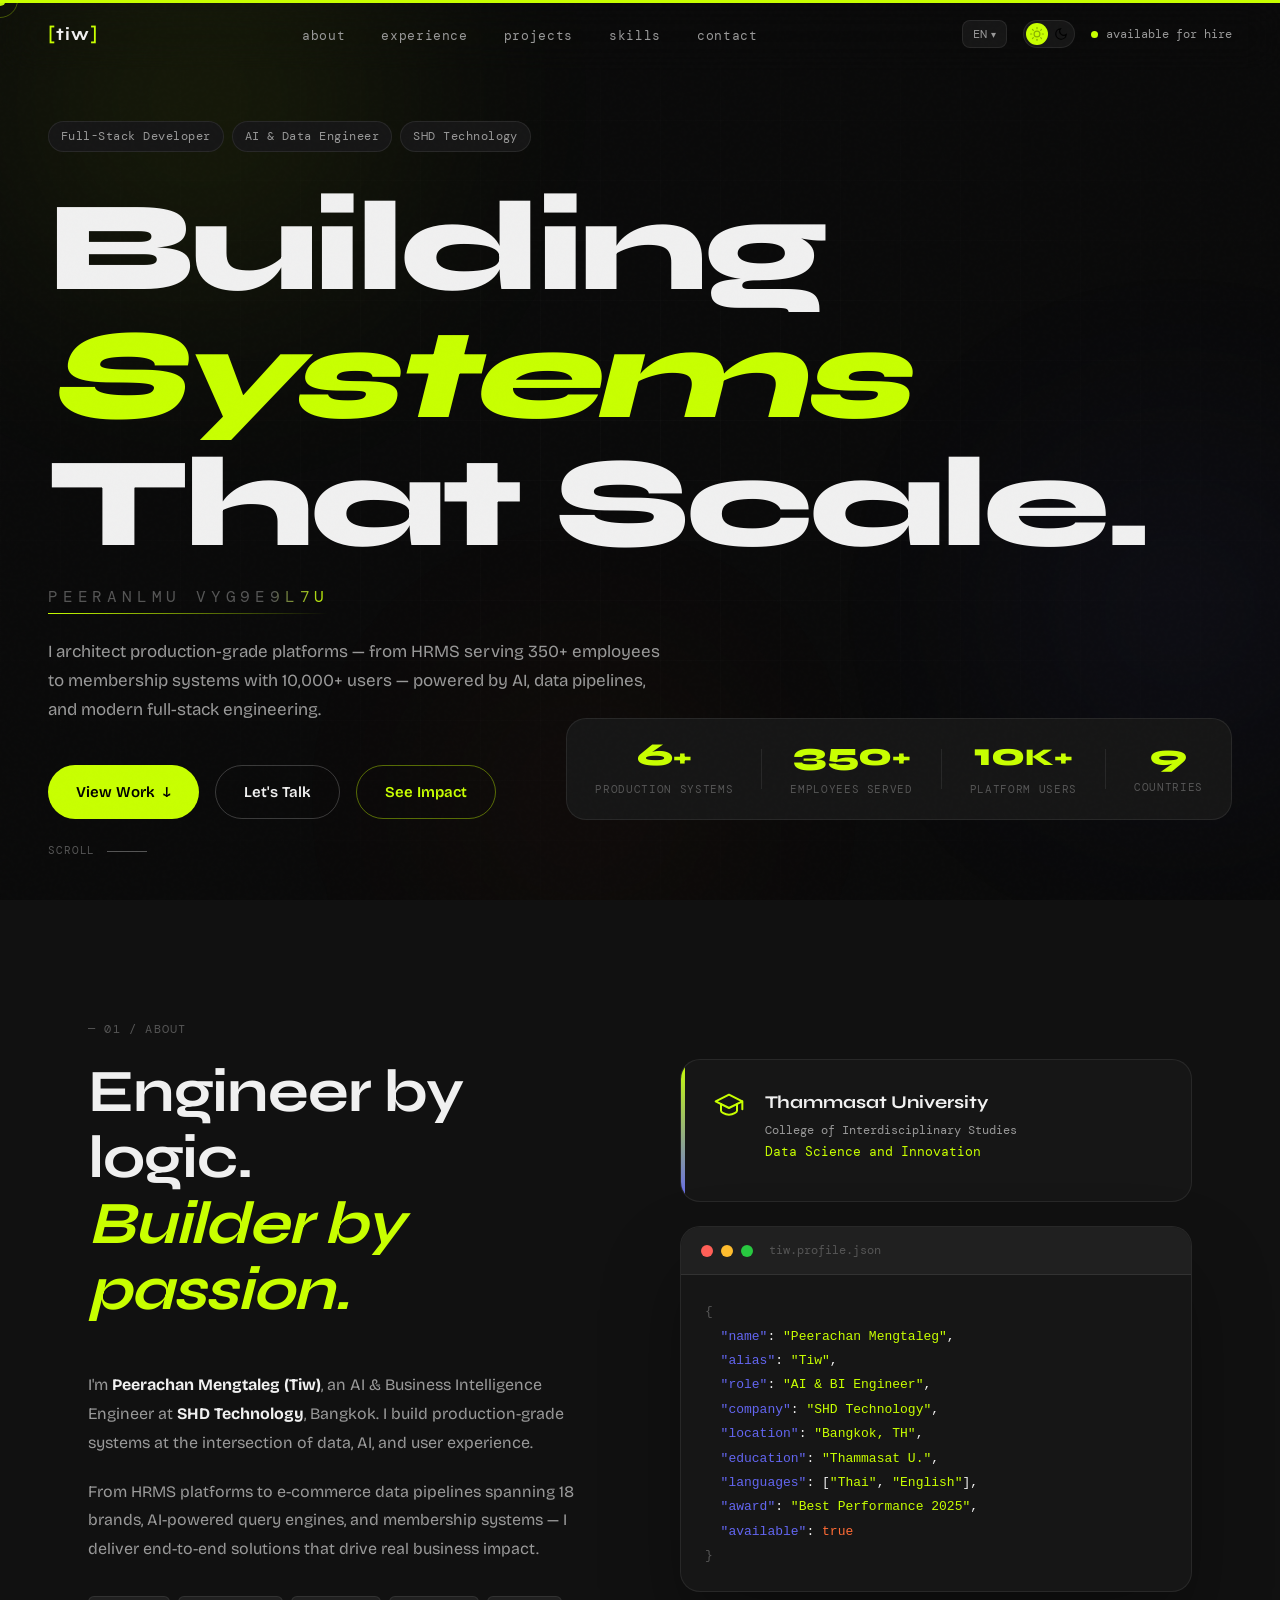
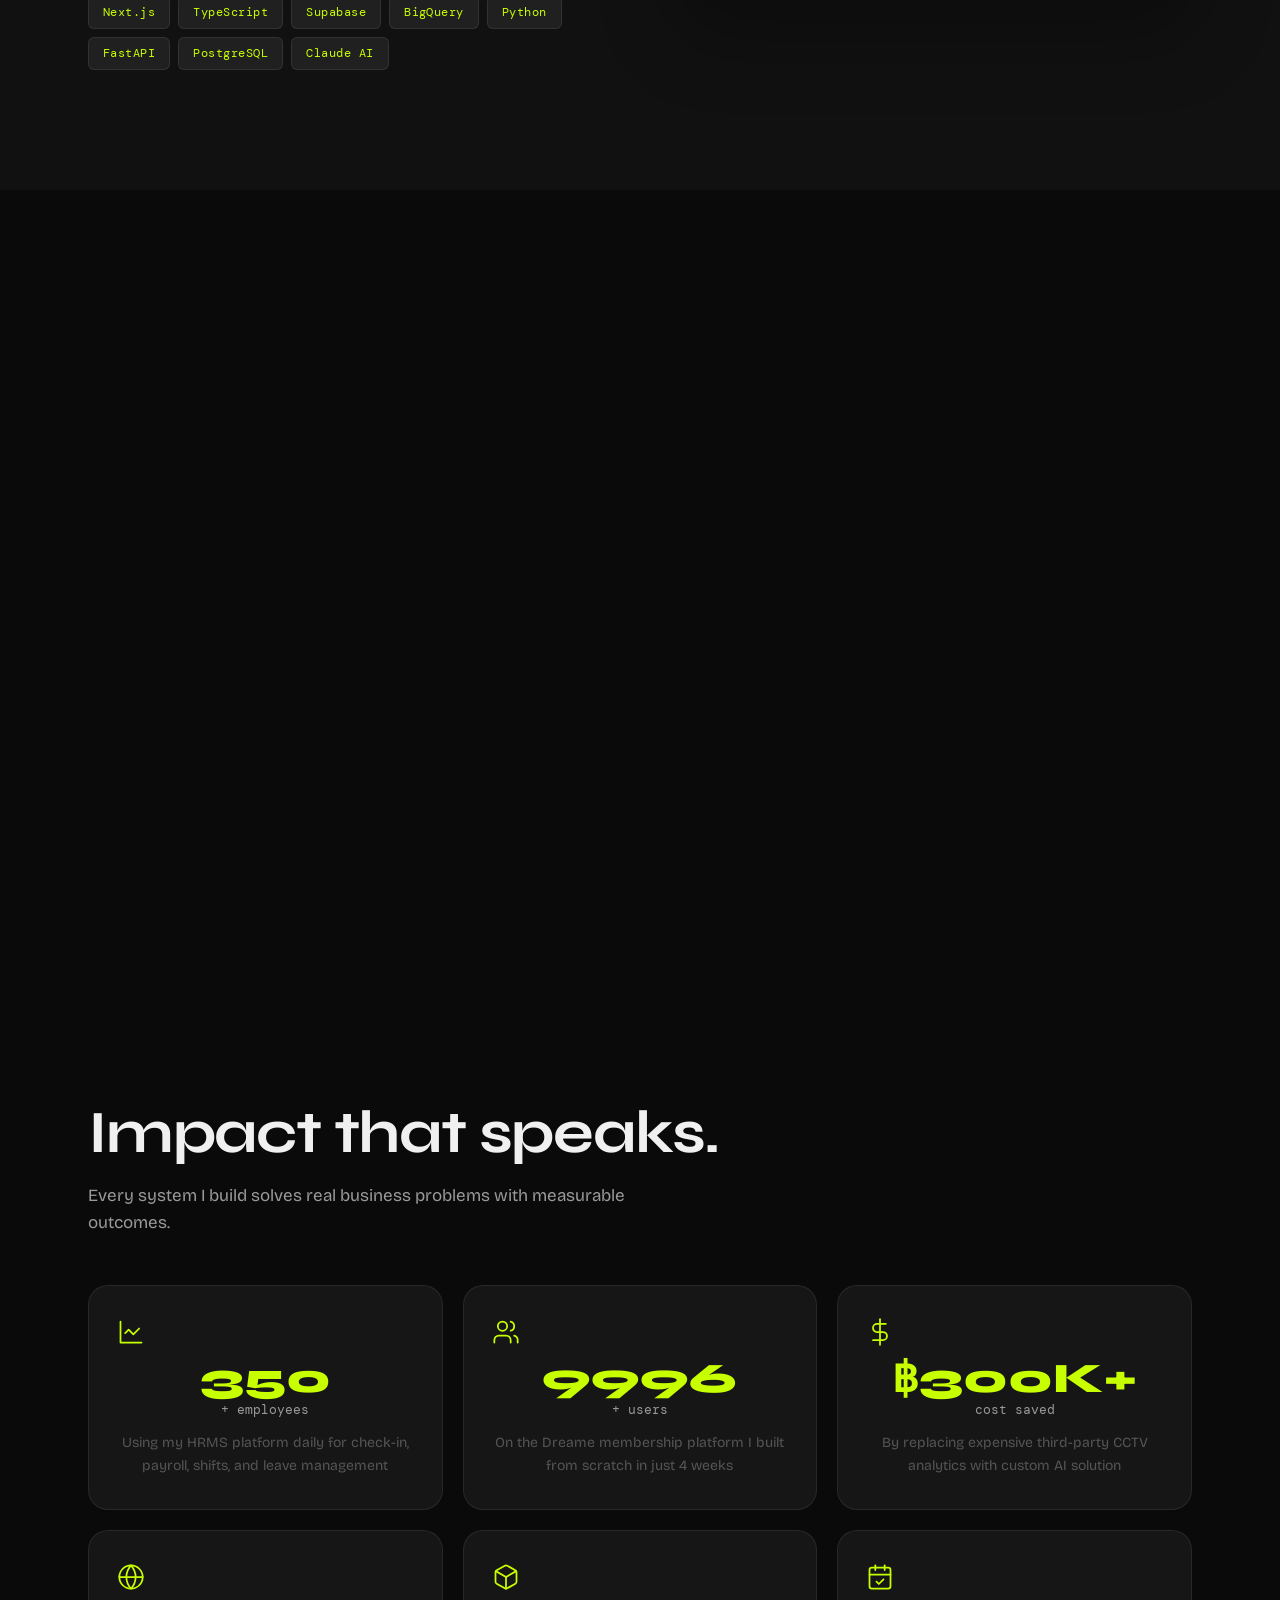
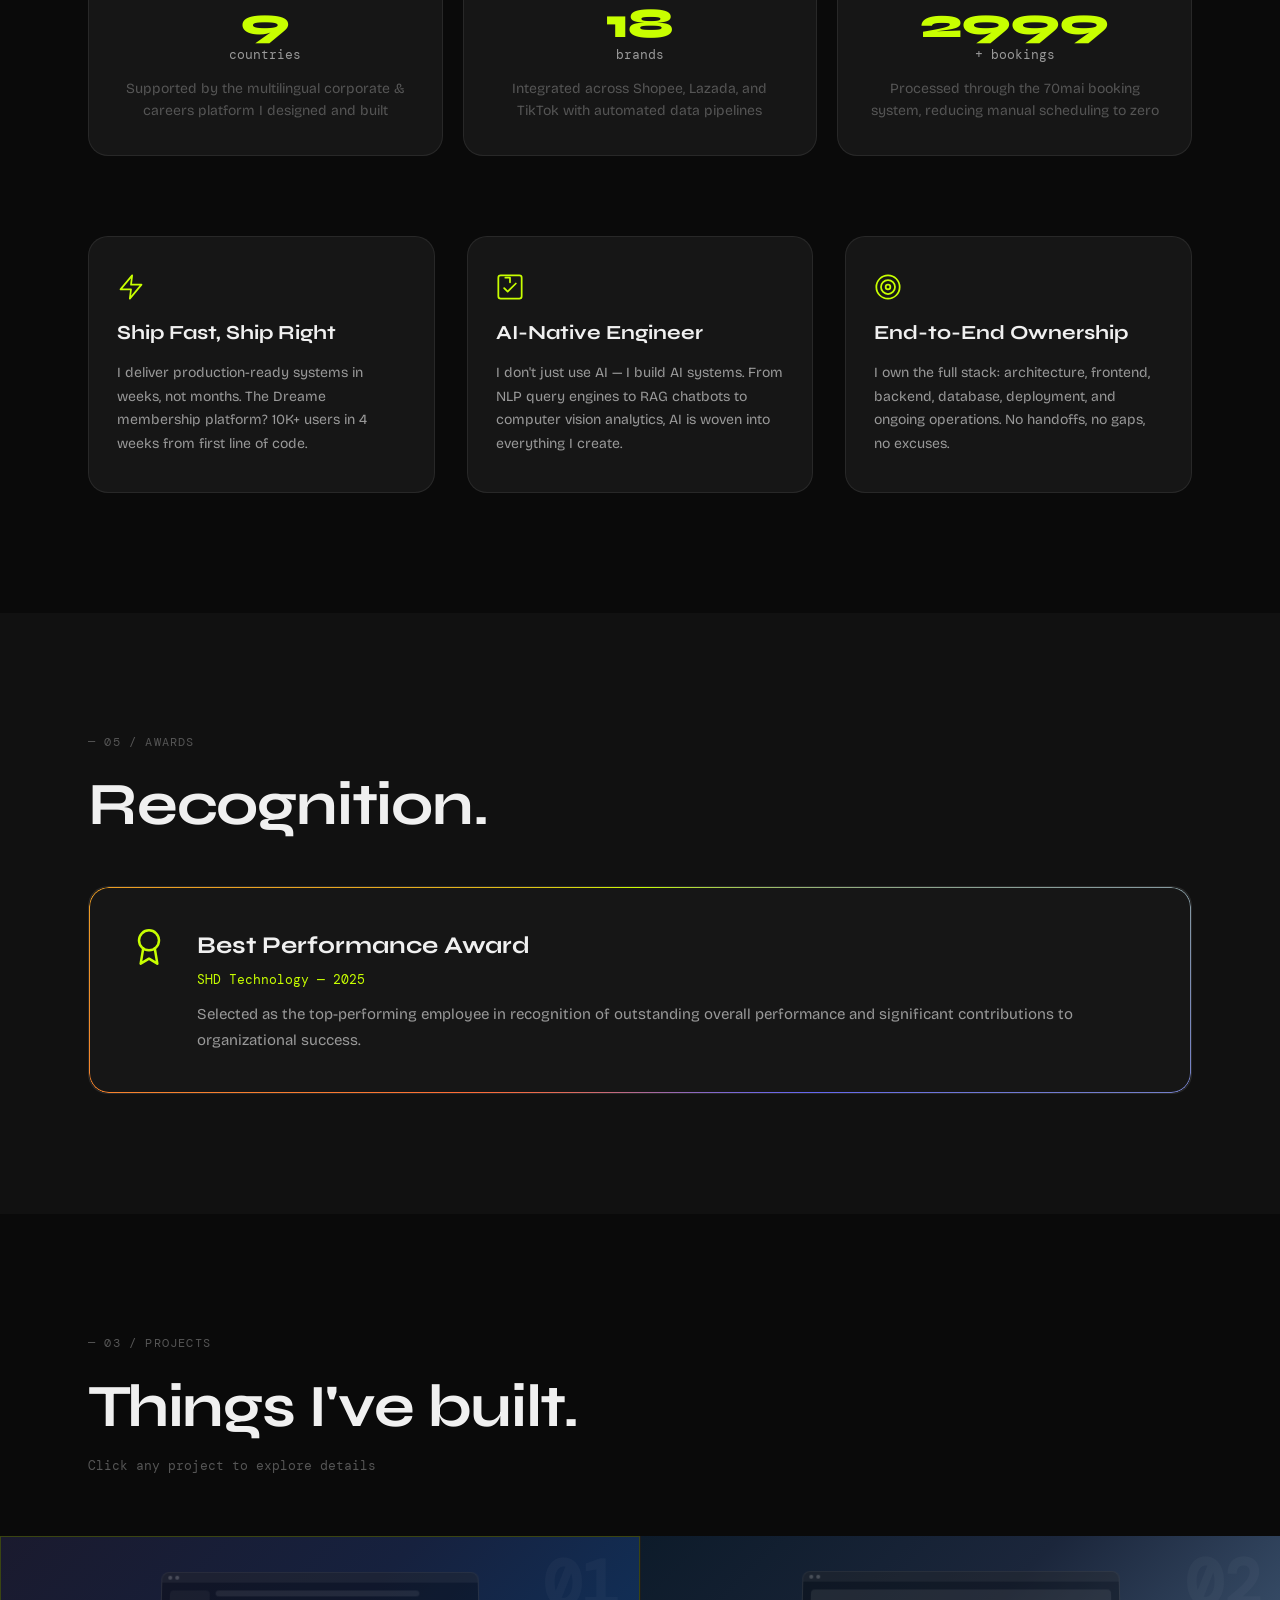
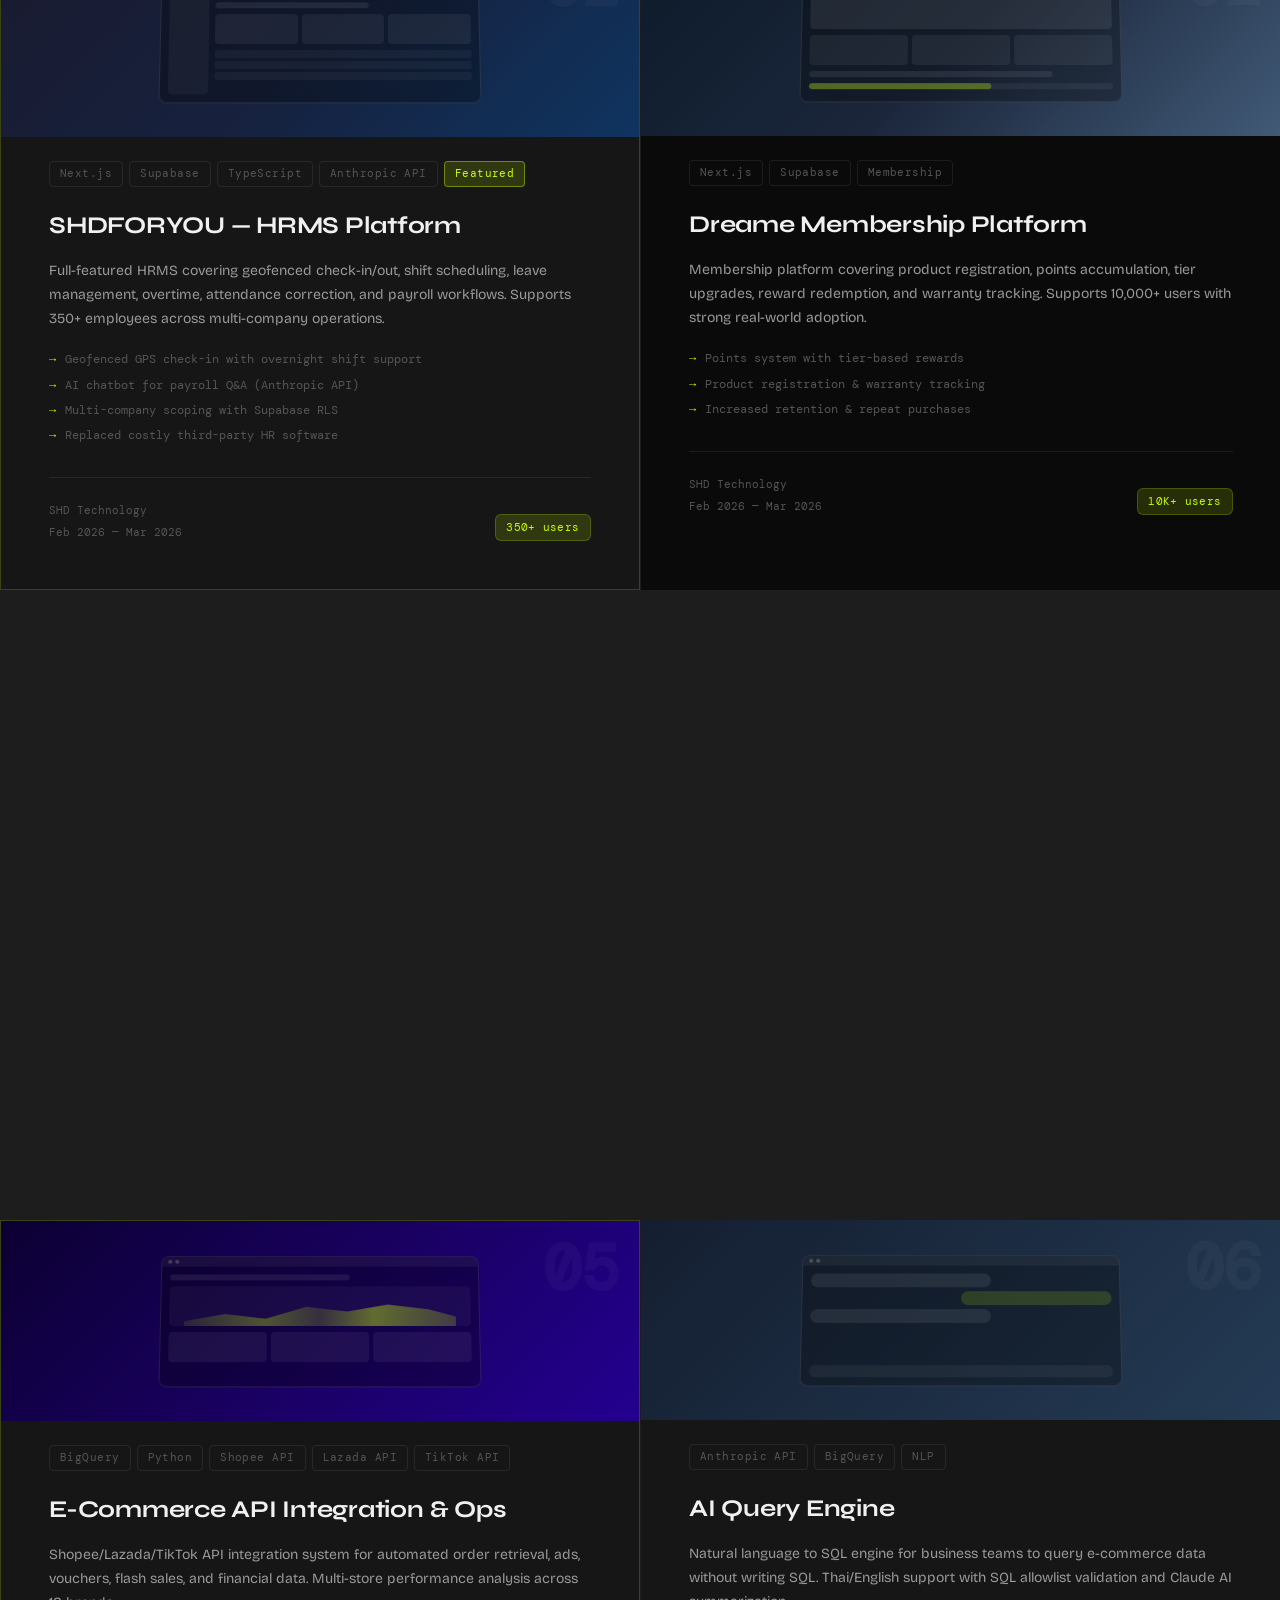
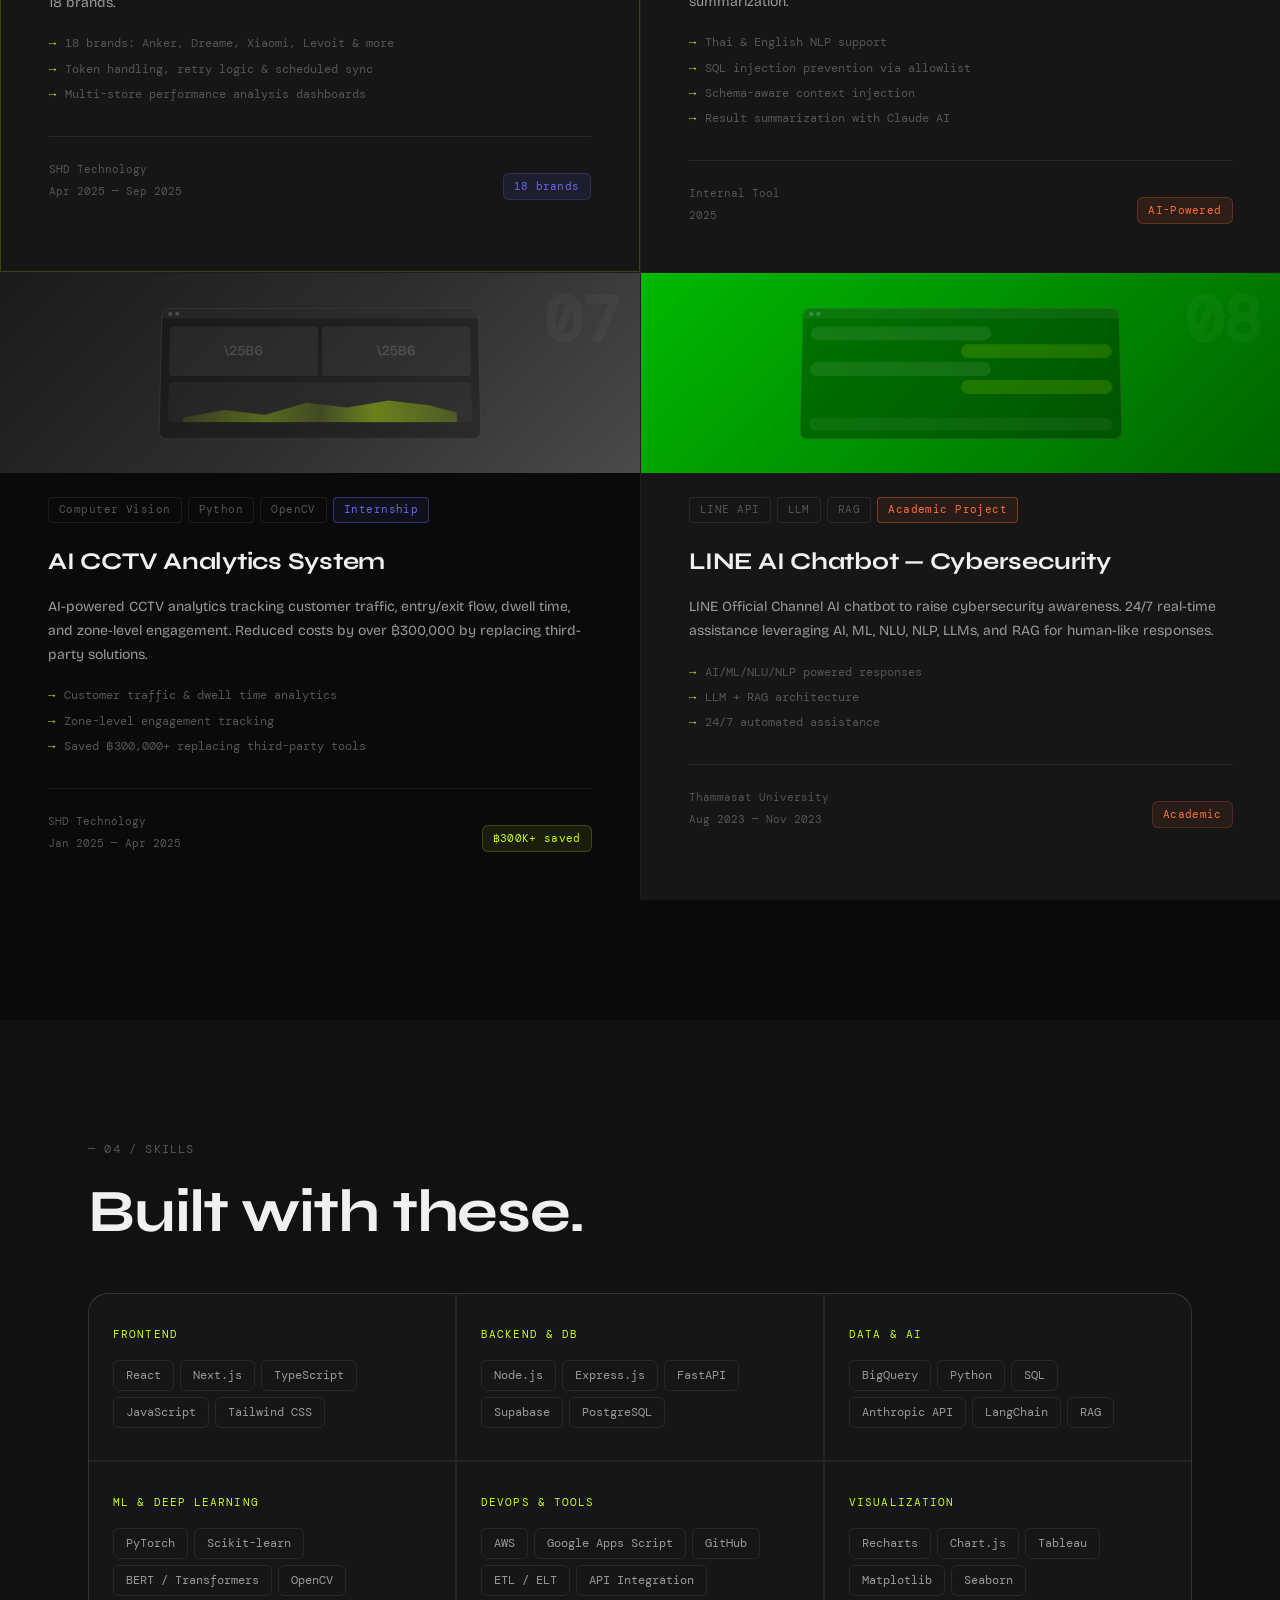
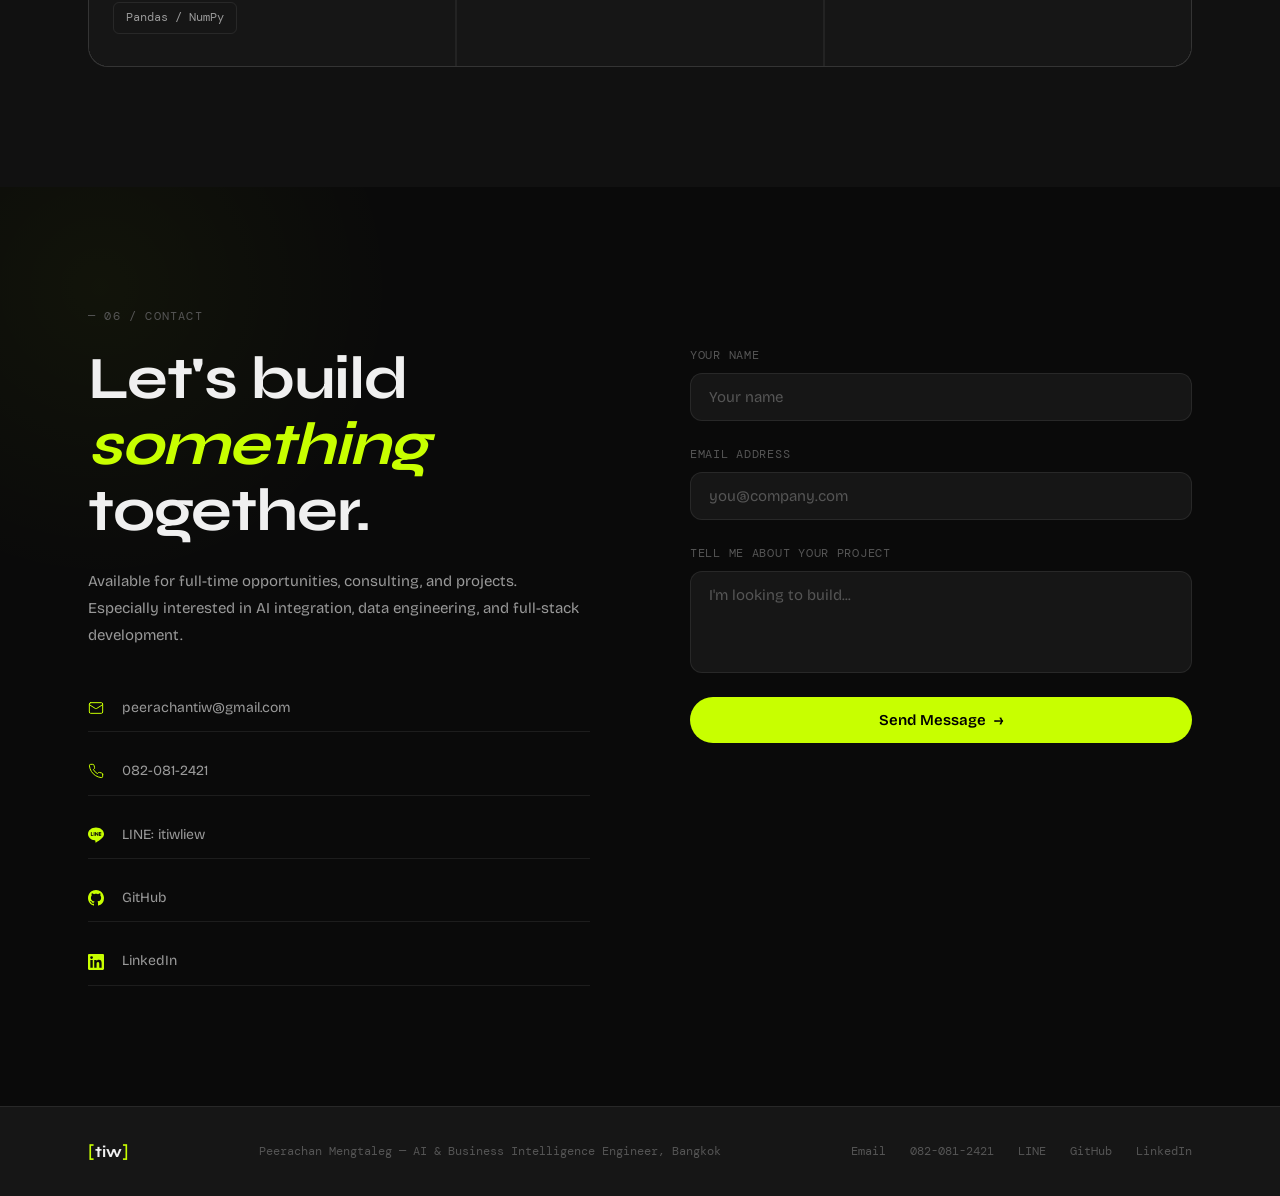
==== index.html @ 328919a9 "upe" ====
<!DOCTYPE html>
<html lang="en" data-theme="dark">
<head>
  <meta charset="UTF-8" />
  <meta name="viewport" content="width=device-width, initial-scale=1.0"/>
  <title>Peerachan Mengtaleg — AI & Business Intelligence Engineer</title>
  <meta name="description" content="Portfolio of Peerachan Mengtaleg (Tiw) — AI & Business Intelligence Engineer at SHD Technology, Bangkok. Building production-grade systems that scale.">
  <link rel="stylesheet" href="css/main.css" />
  <link rel="stylesheet" href="css/animations.css" />
  <link rel="preconnect" href="https://fonts.googleapis.com">
  <link rel="preconnect" href="https://fonts.gstatic.com" crossorigin>
  <link href="https://fonts.googleapis.com/css2?family=Syne:wght@400;600;700;800&family=DM+Mono:ital,wght@0,400;0,500;1,400&family=Bricolage+Grotesque:opsz,wght@12..96,300;12..96,400;12..96,600;12..96,700&display=swap" rel="stylesheet">
</head>
<body>

  <!-- Custom Cursor -->
  <div class="cursor" id="cursor"></div>
  <div class="cursor-trail" id="cursorTrail"></div>

  <!-- Particle Canvas -->
  <canvas class="particle-canvas" id="particleCanvas"></canvas>

  <!-- Click Ripple Container -->
  <div class="ripple-container" id="rippleContainer"></div>

  <!-- Noise overlay -->
  <div class="noise-overlay"></div>

  <!-- Gradient orbs -->
  <div class="orb orb-1"></div>
  <div class="orb orb-2"></div>
  <div class="orb orb-3"></div>

  <!-- Navigation -->
  <nav class="nav" id="nav">
    <div class="nav-logo">
      <span class="logo-bracket">[</span>tiw<span class="logo-bracket">]</span>
    </div>
    <ul class="nav-links">
      <li><a href="#about" data-i18n="nav.about">about</a></li>
      <li><a href="#experience" data-i18n="nav.experience">experience</a></li>
      <li><a href="#projects" data-i18n="nav.projects">projects</a></li>
      <li><a href="#skills" data-i18n="nav.skills">skills</a></li>
      <li><a href="#contact" data-i18n="nav.contact">contact</a></li>
    </ul>
    <div class="nav-controls">
      <div class="lang-switcher" id="langSwitcher">
        <button class="lang-toggle" id="langToggle" aria-label="Change language">
          <span class="lang-current" id="langCurrent">EN</span>
          <span class="lang-chevron">&#9662;</span>
        </button>
        <div class="lang-dropdown" id="langDropdown">
          <button class="lang-btn active" data-lang="en">EN</button>
          <button class="lang-btn" data-lang="th">TH</button>
          <button class="lang-btn" data-lang="zh">ZH</button>
          <button class="lang-btn" data-lang="ja">JA</button>
          <button class="lang-btn" data-lang="es">ES</button>
        </div>
      </div>
      <button class="theme-toggle" id="themeToggle" aria-label="Toggle theme">
        <span class="theme-icon-sun"><svg width="14" height="14" viewBox="0 0 24 24" fill="none" stroke="currentColor" stroke-width="2" stroke-linecap="round"><circle cx="12" cy="12" r="5"/><line x1="12" y1="1" x2="12" y2="3"/><line x1="12" y1="21" x2="12" y2="23"/><line x1="4.22" y1="4.22" x2="5.64" y2="5.64"/><line x1="18.36" y1="18.36" x2="19.78" y2="19.78"/><line x1="1" y1="12" x2="3" y2="12"/><line x1="21" y1="12" x2="23" y2="12"/><line x1="4.22" y1="19.78" x2="5.64" y2="18.36"/><line x1="18.36" y1="5.64" x2="19.78" y2="4.22"/></svg></span>
        <span class="theme-icon-moon"><svg width="14" height="14" viewBox="0 0 24 24" fill="none" stroke="currentColor" stroke-width="2" stroke-linecap="round"><path d="M21 12.79A9 9 0 1 1 11.21 3 7 7 0 0 0 21 12.79z"/></svg></span>
        <span class="theme-slider"></span>
      </button>
      <div class="nav-status">
        <span class="status-dot"></span>
        <span data-i18n="nav.status">available for hire</span>
      </div>
    </div>
    <button class="nav-hamburger" id="navHamburger" aria-label="Menu">
      <span></span><span></span><span></span>
    </button>
  </nav>

  <!-- Mobile Nav Overlay -->
  <div class="mobile-nav" id="mobileNav">
    <ul class="mobile-nav-links">
      <li><a href="#about" data-i18n="nav.about">about</a></li>
      <li><a href="#experience" data-i18n="nav.experience">experience</a></li>
      <li><a href="#projects" data-i18n="nav.projects">projects</a></li>
      <li><a href="#skills" data-i18n="nav.skills">skills</a></li>
      <li><a href="#contact" data-i18n="nav.contact">contact</a></li>
    </ul>
  </div>

  <!-- ══════════════════════════════════════ -->
  <!-- HERO -->
  <!-- ══════════════════════════════════════ -->
  <section class="hero" id="hero">
    <div class="hero-bg-grid"></div>
    <div class="spotlight" id="heroSpotlight"></div>
    <div class="hero-content">
      <div class="hero-eyebrow">
        <span class="tag" data-i18n="hero.tag1">Full-Stack Developer</span>
        <span class="tag" data-i18n="hero.tag2">AI & Data Engineer</span>
        <span class="tag" data-i18n="hero.tag3">SHD Technology</span>
      </div>
      <h1 class="hero-title">
        <span class="line line-1" data-i18n="hero.line1">Building</span>
        <span class="line line-2 accent" data-i18n="hero.line2">Systems</span>
        <span class="line line-3" data-i18n="hero.line3">That Scale.</span>
      </h1>
      <div class="hero-name">
        <span class="hero-name-text">PEERACHAN MENGTALEG</span>
      </div>
      <p class="hero-sub" data-i18n="hero.sub">
        I architect production-grade platforms — from HRMS serving 350+ employees to membership systems with 10,000+ users — powered by AI, data pipelines, and modern full-stack engineering.
      </p>
      <div class="hero-actions">
        <a href="#projects" class="btn btn-primary"><span data-i18n="hero.cta1">View Work</span> <span class="arrow">&#8595;</span></a>
        <a href="#contact" class="btn btn-ghost"><span data-i18n="hero.cta2">Let's Talk</span></a>
        <a href="#impact" class="btn btn-ghost btn-outline-accent"><span data-i18n="hero.cta3">See Impact</span></a>
      </div>
    </div>
    <div class="hero-meta">
      <div class="meta-item">
        <span class="meta-num" data-count="6">0</span><span class="meta-plus">+</span>
        <span class="meta-label" data-i18n="hero.stat1.label">Production Systems</span>
      </div>
      <div class="meta-divider"></div>
      <div class="meta-item">
        <span class="meta-num" data-count="350">0</span><span class="meta-plus">+</span>
        <span class="meta-label" data-i18n="hero.stat2.label">Employees Served</span>
      </div>
      <div class="meta-divider"></div>
      <div class="meta-item">
        <span class="meta-num" data-count="10">0</span><span class="meta-plus">K+</span>
        <span class="meta-label" data-i18n="hero.stat3.label">Platform Users</span>
      </div>
      <div class="meta-divider"></div>
      <div class="meta-item">
        <span class="meta-num" data-count="9">0</span>
        <span class="meta-label" data-i18n="hero.stat4.label">Countries</span>
      </div>
    </div>
    <div class="scroll-indicator">
      <span data-i18n="hero.scroll">scroll</span>
      <div class="scroll-line"></div>
    </div>
  </section>

  <!-- ══════════════════════════════════════ -->
  <!-- ABOUT -->
  <!-- ══════════════════════════════════════ -->
  <section class="about section" id="about">
    <div class="container">
      <div class="section-label" data-i18n="about.label">— 01 / about</div>
      <div class="about-grid">
        <div class="about-text">
          <h2 class="section-title"><span data-i18n="about.title1">Engineer by logic.</span><br/><em data-i18n="about.title2">Builder by passion.</em></h2>
          <p data-i18n="about.p1" data-i18n-html>I'm <strong>Peerachan Mengtaleg (Tiw)</strong>, an AI & Business Intelligence Engineer at <strong>SHD Technology</strong>, Bangkok. I build production-grade systems at the intersection of data, AI, and user experience.</p>
          <p data-i18n="about.p2" data-i18n-html>From HRMS platforms to e-commerce data pipelines spanning 18 brands, AI-powered query engines, and membership systems — I deliver end-to-end solutions that drive real business impact.</p>
          <div class="about-stack">
            <span>Next.js</span><span>TypeScript</span><span>Supabase</span><span>BigQuery</span><span>Python</span><span>FastAPI</span><span>PostgreSQL</span><span>Claude AI</span>
          </div>
        </div>
        <div class="about-visual">
          <div class="edu-card">
            <div class="edu-icon"><svg width="32" height="32" viewBox="0 0 24 24" fill="none" stroke="currentColor" stroke-width="1.5" stroke-linecap="round" stroke-linejoin="round"><path d="M22 10v6M2 10l10-5 10 5-10 5z"/><path d="M6 12v5c0 1.1 2.7 3 6 3s6-1.9 6-3v-5"/></svg></div>
            <div class="edu-content">
              <h3 class="edu-uni" data-i18n="about.edu.uni">Thammasat University</h3>
              <p class="edu-college" data-i18n="about.edu.college">College of Interdisciplinary Studies</p>
              <p class="edu-major" data-i18n="about.edu.major">Data Science and Innovation</p>
            </div>
          </div>
          <div class="terminal-card">
            <div class="terminal-header">
              <span class="dot red"></span>
              <span class="dot yellow"></span>
              <span class="dot green"></span>
              <span class="terminal-title">tiw.profile.json</span>
            </div>
            <div class="terminal-body">
              <pre><code><span class="c-bracket">{</span>
  <span class="c-key">"name"</span>: <span class="c-str">"Peerachan Mengtaleg"</span>,
  <span class="c-key">"alias"</span>: <span class="c-str">"Tiw"</span>,
  <span class="c-key">"role"</span>: <span class="c-str">"AI & BI Engineer"</span>,
  <span class="c-key">"company"</span>: <span class="c-str">"SHD Technology"</span>,
  <span class="c-key">"location"</span>: <span class="c-str">"Bangkok, TH"</span>,
  <span class="c-key">"education"</span>: <span class="c-str">"Thammasat U."</span>,
  <span class="c-key">"languages"</span>: [<span class="c-str">"Thai"</span>, <span class="c-str">"English"</span>],
  <span class="c-key">"award"</span>: <span class="c-str">"Best Performance 2025"</span>,
  <span class="c-key">"available"</span>: <span class="c-bool">true</span>
<span class="c-bracket">}</span></code></pre>
            </div>
          </div>
        </div>
      </div>
    </div>
  </section>

  <!-- ══════════════════════════════════════ -->
  <!-- EXPERIENCE TIMELINE -->
  <!-- ══════════════════════════════════════ -->
  <section class="experience section" id="experience">
    <div class="container">
      <div class="section-label" data-i18n="exp.label">— 02 / experience</div>
      <h2 class="section-title" data-i18n="exp.title">Where I've worked.</h2>
      <div class="timeline">
        <div class="timeline-item">
          <div class="timeline-marker"><div class="timeline-dot active"></div><div class="timeline-line"></div></div>
          <div class="timeline-content">
            <div class="timeline-header">
              <h3 class="timeline-role" data-i18n="exp.shd.role">AI & Business Intelligence Engineer</h3>
              <span class="timeline-period" data-i18n="exp.shd.period">Apr 2025 — Present</span>
            </div>
            <div class="timeline-company">SHD Technology</div>
            <div class="timeline-projects">
              <span class="tp-badge">SHDFORYOU HRMS</span>
              <span class="tp-badge">Dreame Membership</span>
              <span class="tp-badge">70mai Booking</span>
              <span class="tp-badge">SHD Corporate</span>
              <span class="tp-badge">E-Commerce APIs</span>
              <span class="tp-badge">AI Query Engine</span>
            </div>
          </div>
        </div>
        <div class="timeline-item">
          <div class="timeline-marker"><div class="timeline-dot"></div><div class="timeline-line"></div></div>
          <div class="timeline-content">
            <div class="timeline-header">
              <h3 class="timeline-role" data-i18n="exp.intern.role">Business Intelligence Engineer (Intern)</h3>
              <span class="timeline-period" data-i18n="exp.intern.period">Jan 2025 — Apr 2025</span>
            </div>
            <div class="timeline-company">SHD Technology</div>
            <div class="timeline-projects"><span class="tp-badge">AI CCTV Analytics</span></div>
          </div>
        </div>
        <div class="timeline-item">
          <div class="timeline-marker"><div class="timeline-dot"></div></div>
          <div class="timeline-content">
            <div class="timeline-header">
              <h3 class="timeline-role" data-i18n="about.edu.major">Data Science and Innovation</h3>
              <span class="timeline-period">2021 — 2025</span>
            </div>
            <div class="timeline-company" data-i18n="about.edu.uni">Thammasat University</div>
          </div>
        </div>
      </div>
    </div>
  </section>

  <!-- ══════════════════════════════════════ -->
  <!-- IMPACT — WHY HIRE ME -->
  <!-- ══════════════════════════════════════ -->
  <section class="impact section" id="impact">
    <div class="container">
      <div class="section-label" data-i18n="impact.label">— why hire me</div>
      <h2 class="section-title" data-i18n="impact.title">Impact that <em>speaks.</em></h2>
      <p class="impact-subtitle" data-i18n="impact.sub">Every system I build solves real business problems with measurable outcomes.</p>

      <div class="impact-grid">
        <div class="impact-card">
          <div class="impact-icon"><svg width="28" height="28" viewBox="0 0 24 24" fill="none" stroke="currentColor" stroke-width="1.5" stroke-linecap="round" stroke-linejoin="round"><path d="M3 3v18h18"/><path d="m19 9-5 5-4-4-3 3"/></svg></div>
          <div class="impact-num" data-count-impact="350">0</div>
          <div class="impact-suffix">+ employees</div>
          <p class="impact-text" data-i18n="impact.c1">Using my HRMS platform daily for check-in, payroll, shifts, and leave management</p>
        </div>
        <div class="impact-card">
          <div class="impact-icon"><svg width="28" height="28" viewBox="0 0 24 24" fill="none" stroke="currentColor" stroke-width="1.5" stroke-linecap="round" stroke-linejoin="round"><path d="M16 21v-2a4 4 0 0 0-4-4H6a4 4 0 0 0-4 4v2"/><circle cx="9" cy="7" r="4"/><path d="M22 21v-2a4 4 0 0 0-3-3.87"/><path d="M16 3.13a4 4 0 0 1 0 7.75"/></svg></div>
          <div class="impact-num" data-count-impact="10000">0</div>
          <div class="impact-suffix">+ users</div>
          <p class="impact-text" data-i18n="impact.c2">On the Dreame membership platform I built from scratch in just 4 weeks</p>
        </div>
        <div class="impact-card">
          <div class="impact-icon"><svg width="28" height="28" viewBox="0 0 24 24" fill="none" stroke="currentColor" stroke-width="1.5" stroke-linecap="round" stroke-linejoin="round"><line x1="12" y1="1" x2="12" y2="23"/><path d="M17 5H9.5a3.5 3.5 0 0 0 0 7h5a3.5 3.5 0 0 1 0 7H6"/></svg></div>
          <div class="impact-num">&#3647;300K+</div>
          <div class="impact-suffix" data-i18n="impact.c3s">cost saved</div>
          <p class="impact-text" data-i18n="impact.c3">By replacing expensive third-party CCTV analytics with custom AI solution</p>
        </div>
        <div class="impact-card">
          <div class="impact-icon"><svg width="28" height="28" viewBox="0 0 24 24" fill="none" stroke="currentColor" stroke-width="1.5" stroke-linecap="round" stroke-linejoin="round"><circle cx="12" cy="12" r="10"/><line x1="2" y1="12" x2="22" y2="12"/><path d="M12 2a15.3 15.3 0 0 1 4 10 15.3 15.3 0 0 1-4 10 15.3 15.3 0 0 1-4-10 15.3 15.3 0 0 1 4-10z"/></svg></div>
          <div class="impact-num" data-count-impact="9">0</div>
          <div class="impact-suffix" data-i18n="impact.c4s">countries</div>
          <p class="impact-text" data-i18n="impact.c4">Supported by the multilingual corporate & careers platform I designed and built</p>
        </div>
        <div class="impact-card">
          <div class="impact-icon"><svg width="28" height="28" viewBox="0 0 24 24" fill="none" stroke="currentColor" stroke-width="1.5" stroke-linecap="round" stroke-linejoin="round"><path d="M21 16V8a2 2 0 0 0-1-1.73l-7-4a2 2 0 0 0-2 0l-7 4A2 2 0 0 0 3 8v8a2 2 0 0 0 1 1.73l7 4a2 2 0 0 0 2 0l7-4A2 2 0 0 0 21 16z"/><polyline points="3.27 6.96 12 12.01 20.73 6.96"/><line x1="12" y1="22.08" x2="12" y2="12"/></svg></div>
          <div class="impact-num" data-count-impact="18">0</div>
          <div class="impact-suffix" data-i18n="impact.c5s">brands</div>
          <p class="impact-text" data-i18n="impact.c5">Integrated across Shopee, Lazada, and TikTok with automated data pipelines</p>
        </div>
        <div class="impact-card">
          <div class="impact-icon"><svg width="28" height="28" viewBox="0 0 24 24" fill="none" stroke="currentColor" stroke-width="1.5" stroke-linecap="round" stroke-linejoin="round"><rect x="3" y="4" width="18" height="18" rx="2" ry="2"/><line x1="16" y1="2" x2="16" y2="6"/><line x1="8" y1="2" x2="8" y2="6"/><line x1="3" y1="10" x2="21" y2="10"/><path d="m9 16 2 2 4-4"/></svg></div>
          <div class="impact-num" data-count-impact="3000">0</div>
          <div class="impact-suffix">+ bookings</div>
          <p class="impact-text" data-i18n="impact.c6">Processed through the 70mai booking system, reducing manual scheduling to zero</p>
        </div>
      </div>

      <div class="value-props">
        <div class="value-prop">
          <div class="vp-icon"><svg width="28" height="28" viewBox="0 0 24 24" fill="none" stroke="currentColor" stroke-width="1.5" stroke-linecap="round" stroke-linejoin="round"><polygon points="13 2 3 14 12 14 11 22 21 10 12 10 13 2"/></svg></div>
          <h3 class="vp-title" data-i18n="vp.t1">Ship Fast, Ship Right</h3>
          <p class="vp-desc" data-i18n="vp.d1">I deliver production-ready systems in weeks, not months. The Dreame membership platform? 10K+ users in 4 weeks from first line of code.</p>
        </div>
        <div class="value-prop">
          <div class="vp-icon"><svg width="28" height="28" viewBox="0 0 24 24" fill="none" stroke="currentColor" stroke-width="1.5" stroke-linecap="round" stroke-linejoin="round"><path d="M12 8V4H8"/><rect x="2" y="2" width="20" height="20" rx="2"/><path d="m7 13 3 3 7-7"/></svg></div>
          <h3 class="vp-title" data-i18n="vp.t2">AI-Native Engineer</h3>
          <p class="vp-desc" data-i18n="vp.d2">I don't just use AI — I build AI systems. From NLP query engines to RAG chatbots to computer vision analytics, AI is woven into everything I create.</p>
        </div>
        <div class="value-prop">
          <div class="vp-icon"><svg width="28" height="28" viewBox="0 0 24 24" fill="none" stroke="currentColor" stroke-width="1.5" stroke-linecap="round" stroke-linejoin="round"><circle cx="12" cy="12" r="10"/><circle cx="12" cy="12" r="6"/><circle cx="12" cy="12" r="2"/></svg></div>
          <h3 class="vp-title" data-i18n="vp.t3">End-to-End Ownership</h3>
          <p class="vp-desc" data-i18n="vp.d3">I own the full stack: architecture, frontend, backend, database, deployment, and ongoing operations. No handoffs, no gaps, no excuses.</p>
        </div>
      </div>
    </div>
  </section>

  <!-- ══════════════════════════════════════ -->
  <!-- AWARDS -->
  <!-- ══════════════════════════════════════ -->
  <section class="awards section" id="awards">
    <div class="container">
      <div class="section-label" data-i18n="awards.label">— 05 / awards</div>
      <h2 class="section-title" data-i18n="awards.title">Recognition.</h2>
      <div class="award-card">
        <div class="award-icon"><svg width="40" height="40" viewBox="0 0 24 24" fill="none" stroke="currentColor" stroke-width="1.5" stroke-linecap="round" stroke-linejoin="round"><circle cx="12" cy="8" r="6"/><path d="M15.477 12.89 17 22l-5-3-5 3 1.523-9.11"/></svg></div>
        <div class="award-content">
          <h3 class="award-name" data-i18n="awards.best.title">Best Performance Award</h3>
          <span class="award-org" data-i18n="awards.best.org">SHD Technology — 2025</span>
          <p class="award-desc" data-i18n="awards.best.desc">Selected as the top-performing employee in recognition of outstanding overall performance and significant contributions to organizational success.</p>
        </div>
      </div>
    </div>
  </section>

  <!-- ══════════════════════════════════════ -->
  <!-- PROJECTS -->
  <!-- ══════════════════════════════════════ -->
  <section class="work section" id="projects">
    <div class="container">
      <div class="section-label" data-i18n="proj.label">— 03 / projects</div>
      <h2 class="section-title" data-i18n="proj.title">Things I've built.</h2>
      <p class="projects-hint" data-i18n="proj.hint">Click any project to explore details</p>
    </div>
    <div class="projects-grid">

      <!-- P1: SHDFORYOU HRMS -->
      <article class="project-card card-featured" data-index="01" data-project="hrms">
        <div class="project-preview">
          <div class="preview-placeholder" style="background: linear-gradient(135deg, #1a1a2e 0%, #16213e 50%, #0f3460 100%)">
            <div class="preview-overlay">
              <span class="preview-expand">&#8599; Click to explore</span>
            </div>
            <div class="preview-mockup">
              <div class="mockup-bar"></div>
              <div class="mockup-content">
                <div class="mockup-sidebar"></div>
                <div class="mockup-main">
                  <div class="mockup-line w80"></div>
                  <div class="mockup-line w60"></div>
                  <div class="mockup-grid-3">
                    <div class="mockup-card-sm"></div>
                    <div class="mockup-card-sm"></div>
                    <div class="mockup-card-sm"></div>
                  </div>
                  <div class="mockup-table">
                    <div class="mockup-row"></div>
                    <div class="mockup-row"></div>
                    <div class="mockup-row"></div>
                  </div>
                </div>
              </div>
            </div>
          </div>
        </div>
        <div class="project-tag-row">
          <span class="proj-tag">Next.js</span>
          <span class="proj-tag">Supabase</span>
          <span class="proj-tag">TypeScript</span>
          <span class="proj-tag">Anthropic API</span>
          <span class="proj-tag featured-tag">Featured</span>
        </div>
        <div class="project-content">
          <h3 class="project-title" data-i18n="proj.hrms.title">SHDFORYOU — HRMS Platform</h3>
          <p class="project-desc" data-i18n="proj.hrms.desc">Full-featured HRMS covering geofenced check-in/out, shift scheduling, leave management, overtime, attendance correction, and payroll workflows. Supports 350+ employees across multi-company operations.</p>
          <ul class="project-highlights">
            <li data-i18n="proj.hrms.h1">Geofenced GPS check-in with overnight shift support</li>
            <li data-i18n="proj.hrms.h2">AI chatbot for payroll Q&A (Anthropic API)</li>
            <li data-i18n="proj.hrms.h3">Multi-company scoping with Supabase RLS</li>
            <li data-i18n="proj.hrms.h4">Replaced costly third-party HR software</li>
          </ul>
        </div>
        <div class="project-footer">
          <div class="project-meta"><span>SHD Technology</span><span data-i18n="proj.hrms.period">Feb 2026 — Mar 2026</span></div>
          <div class="project-badge-row"><span class="project-badge badge-users">350+ users</span></div>
        </div>
      </article>

      <!-- P2: Dreame Membership -->
      <article class="project-card" data-index="02" data-project="dreame">
        <div class="project-preview">
          <div class="preview-placeholder" style="background: linear-gradient(135deg, #0d1b2a 0%, #1b263b 50%, #415a77 100%)">
            <div class="preview-overlay"><span class="preview-expand">&#8599; Click to explore</span></div>
            <div class="preview-mockup">
              <div class="mockup-bar"></div>
              <div class="mockup-content">
                <div class="mockup-main" style="width:100%">
                  <div class="mockup-hero-block"></div>
                  <div class="mockup-grid-3">
                    <div class="mockup-card-sm"></div>
                    <div class="mockup-card-sm"></div>
                    <div class="mockup-card-sm"></div>
                  </div>
                  <div class="mockup-line w80"></div>
                  <div class="mockup-progress"></div>
                </div>
              </div>
            </div>
          </div>
        </div>
        <div class="project-tag-row">
          <span class="proj-tag">Next.js</span>
          <span class="proj-tag">Supabase</span>
          <span class="proj-tag">Membership</span>
        </div>
        <div class="project-content">
          <h3 class="project-title" data-i18n="proj.dreame.title">Dreame Membership Platform</h3>
          <p class="project-desc" data-i18n="proj.dreame.desc">Membership platform covering product registration, points accumulation, tier upgrades, reward redemption, and warranty tracking. Supports 10,000+ users with strong real-world adoption.</p>
          <ul class="project-highlights">
            <li data-i18n="proj.dreame.h1">Points system with tier-based rewards</li>
            <li data-i18n="proj.dreame.h2">Product registration & warranty tracking</li>
            <li data-i18n="proj.dreame.h3">Increased retention & repeat purchases</li>
          </ul>
        </div>
        <div class="project-footer">
          <div class="project-meta"><span>SHD Technology</span><span data-i18n="proj.dreame.period">Feb 2026 — Mar 2026</span></div>
          <div class="project-badge-row"><span class="project-badge badge-users">10K+ users</span></div>
        </div>
      </article>

      <!-- P3: 70mai Booking -->
      <article class="project-card card-dark" data-index="03" data-project="70mai">
        <div class="project-preview">
          <div class="preview-placeholder" style="background: linear-gradient(135deg, #2d3436 0%, #636e72 50%, #b2bec3 100%)">
            <div class="preview-overlay"><span class="preview-expand">&#8599; Click to explore</span></div>
            <div class="preview-mockup">
              <div class="mockup-bar"></div>
              <div class="mockup-content">
                <div class="mockup-main" style="width:100%">
                  <div class="mockup-line w60"></div>
                  <div class="mockup-calendar"></div>
                  <div class="mockup-grid-2">
                    <div class="mockup-card-sm"></div>
                    <div class="mockup-card-sm"></div>
                  </div>
                </div>
              </div>
            </div>
          </div>
        </div>
        <div class="project-tag-row">
          <span class="proj-tag">Next.js</span>
          <span class="proj-tag">Booking</span>
          <span class="proj-tag">Supabase</span>
        </div>
        <div class="project-content">
          <h3 class="project-title" data-i18n="proj.70mai.title">70mai Booking System</h3>
          <p class="project-desc" data-i18n="proj.70mai.desc">Online booking system for installation services. Customers select branches, dates, and time slots. Handled 3,000+ real bookings with improved conversion and reduced manual scheduling.</p>
          <ul class="project-highlights">
            <li data-i18n="proj.70mai.h1">Branch, date & time slot selection</li>
            <li data-i18n="proj.70mai.h2">3,000+ real bookings processed</li>
            <li data-i18n="proj.70mai.h3">Improved user-to-customer conversion</li>
          </ul>
        </div>
        <div class="project-footer">
          <div class="project-meta"><span>SHD Technology</span><span data-i18n="proj.70mai.period">Sep 2025 — Nov 2025</span></div>
          <div class="project-badge-row">
            <a href="https://booking.70mai.co.th" class="project-badge badge-live" target="_blank" rel="noopener" onclick="event.stopPropagation()"><span data-i18n="proj.live">Live</span> &#8599;</a>
          </div>
        </div>
      </article>

      <!-- P4: SHD Corporate -->
      <article class="project-card" data-index="04" data-project="shd">
        <div class="project-preview">
          <div class="preview-placeholder" style="background: linear-gradient(135deg, #1a1a2e 0%, #e94560 30%, #533483 100%)">
            <div class="preview-overlay"><span class="preview-expand">&#8599; Click to explore</span></div>
            <div class="preview-mockup">
              <div class="mockup-bar"></div>
              <div class="mockup-content">
                <div class="mockup-main" style="width:100%">
                  <div class="mockup-hero-block"></div>
                  <div class="mockup-line w80"></div>
                  <div class="mockup-line w60"></div>
                  <div class="mockup-grid-3">
                    <div class="mockup-card-sm"></div>
                    <div class="mockup-card-sm"></div>
                    <div class="mockup-card-sm"></div>
                  </div>
                </div>
              </div>
            </div>
          </div>
        </div>
        <div class="project-tag-row">
          <span class="proj-tag">Next.js</span>
          <span class="proj-tag">Multilingual</span>
          <span class="proj-tag">Recruitment</span>
        </div>
        <div class="project-content">
          <h3 class="project-title" data-i18n="proj.shd.title">SHD Corporate & Careers Platform</h3>
          <p class="project-desc" data-i18n="proj.shd.desc">Corporate website and recruitment platform as a unified system. Multilingual content, job listings, online applications, file uploads, and HR workflows. Supports 9 countries with 2,000+ applicants.</p>
          <ul class="project-highlights">
            <li data-i18n="proj.shd.h1">Multilingual support across 9 countries</li>
            <li data-i18n="proj.shd.h2">2,000+ applicants across multiple roles</li>
            <li data-i18n="proj.shd.h3">Integrated branding & hiring pipeline</li>
          </ul>
        </div>
        <div class="project-footer">
          <div class="project-meta"><span>SHD Technology</span><span data-i18n="proj.shd.period">Jan 2026 — Feb 2026</span></div>
          <div class="project-badge-row">
            <a href="https://shd-technology.co.th" class="project-badge badge-live" target="_blank" rel="noopener" onclick="event.stopPropagation()"><span data-i18n="proj.live">Live</span> &#8599;</a>
            <a href="https://careers.shd-technology.co.th" class="project-badge badge-live" target="_blank" rel="noopener" onclick="event.stopPropagation()">Careers &#8599;</a>
          </div>
        </div>
      </article>

      <!-- P5: E-Commerce API -->
      <article class="project-card card-featured" data-index="05" data-project="ecom">
        <div class="project-preview">
          <div class="preview-placeholder" style="background: linear-gradient(135deg, #0c0032 0%, #190061 50%, #240090 100%)">
            <div class="preview-overlay"><span class="preview-expand">&#8599; Click to explore</span></div>
            <div class="preview-mockup">
              <div class="mockup-bar"></div>
              <div class="mockup-content">
                <div class="mockup-main" style="width:100%">
                  <div class="mockup-line w60"></div>
                  <div class="mockup-chart"></div>
                  <div class="mockup-grid-3">
                    <div class="mockup-card-sm"></div>
                    <div class="mockup-card-sm"></div>
                    <div class="mockup-card-sm"></div>
                  </div>
                </div>
              </div>
            </div>
          </div>
        </div>
        <div class="project-tag-row">
          <span class="proj-tag">BigQuery</span>
          <span class="proj-tag">Python</span>
          <span class="proj-tag">Shopee API</span>
          <span class="proj-tag">Lazada API</span>
          <span class="proj-tag">TikTok API</span>
        </div>
        <div class="project-content">
          <h3 class="project-title" data-i18n="proj.ecom.title">E-Commerce API Integration & Ops</h3>
          <p class="project-desc" data-i18n="proj.ecom.desc">Shopee/Lazada/TikTok API integration system for automated order retrieval, ads, vouchers, flash sales, and financial data. Multi-store performance analysis across 18 brands.</p>
          <ul class="project-highlights">
            <li data-i18n="proj.ecom.h1">18 brands: Anker, Dreame, Xiaomi, Levoit & more</li>
            <li data-i18n="proj.ecom.h2">Token handling, retry logic & scheduled sync</li>
            <li data-i18n="proj.ecom.h3">Multi-store performance analysis dashboards</li>
          </ul>
        </div>
        <div class="project-footer">
          <div class="project-meta"><span>SHD Technology</span><span data-i18n="proj.ecom.period">Apr 2025 — Sep 2025</span></div>
          <div class="project-badge-row"><span class="project-badge badge-brands">18 brands</span></div>
        </div>
      </article>

      <!-- P6: AI Query Engine -->
      <article class="project-card card-dark" data-index="06" data-project="ai">
        <div class="project-preview">
          <div class="preview-placeholder" style="background: linear-gradient(135deg, #141e30 0%, #243b55 100%)">
            <div class="preview-overlay"><span class="preview-expand">&#8599; Click to explore</span></div>
            <div class="preview-mockup">
              <div class="mockup-bar"></div>
              <div class="mockup-content">
                <div class="mockup-main" style="width:100%">
                  <div class="mockup-chat">
                    <div class="mockup-bubble-left"></div>
                    <div class="mockup-bubble-right"></div>
                    <div class="mockup-bubble-left"></div>
                  </div>
                  <div class="mockup-input-bar"></div>
                </div>
              </div>
            </div>
          </div>
        </div>
        <div class="project-tag-row">
          <span class="proj-tag">Anthropic API</span>
          <span class="proj-tag">BigQuery</span>
          <span class="proj-tag">NLP</span>
        </div>
        <div class="project-content">
          <h3 class="project-title" data-i18n="proj.ai.title">AI Query Engine</h3>
          <p class="project-desc" data-i18n="proj.ai.desc">Natural language to SQL engine for business teams to query e-commerce data without writing SQL. Thai/English support with SQL allowlist validation and Claude AI summarization.</p>
          <ul class="project-highlights">
            <li>Thai & English NLP support</li>
            <li>SQL injection prevention via allowlist</li>
            <li>Schema-aware context injection</li>
            <li>Result summarization with Claude AI</li>
          </ul>
        </div>
        <div class="project-footer">
          <div class="project-meta"><span>Internal Tool</span><span>2025</span></div>
          <div class="project-badge-row"><span class="project-badge badge-ai">AI-Powered</span></div>
        </div>
      </article>

      <!-- P7: CCTV Analytics -->
      <article class="project-card" data-index="07" data-project="cctv">
        <div class="project-preview">
          <div class="preview-placeholder" style="background: linear-gradient(135deg, #1a1a1a 0%, #2d2d2d 50%, #4a4a4a 100%)">
            <div class="preview-overlay"><span class="preview-expand">&#8599; Click to explore</span></div>
            <div class="preview-mockup">
              <div class="mockup-bar"></div>
              <div class="mockup-content">
                <div class="mockup-main" style="width:100%">
                  <div class="mockup-grid-2">
                    <div class="mockup-video"></div>
                    <div class="mockup-video"></div>
                  </div>
                  <div class="mockup-chart"></div>
                </div>
              </div>
            </div>
          </div>
        </div>
        <div class="project-tag-row">
          <span class="proj-tag">Computer Vision</span>
          <span class="proj-tag">Python</span>
          <span class="proj-tag">OpenCV</span>
          <span class="proj-tag tag-intern" data-i18n="proj.internship">Internship</span>
        </div>
        <div class="project-content">
          <h3 class="project-title" data-i18n="proj.cctv.title">AI CCTV Analytics System</h3>
          <p class="project-desc" data-i18n="proj.cctv.desc">AI-powered CCTV analytics tracking customer traffic, entry/exit flow, dwell time, and zone-level engagement. Reduced costs by over &#3647;300,000 by replacing third-party solutions.</p>
          <ul class="project-highlights">
            <li data-i18n="proj.cctv.h1">Customer traffic & dwell time analytics</li>
            <li data-i18n="proj.cctv.h2">Zone-level engagement tracking</li>
            <li data-i18n="proj.cctv.h3">Saved &#3647;300,000+ replacing third-party tools</li>
          </ul>
        </div>
        <div class="project-footer">
          <div class="project-meta"><span>SHD Technology</span><span data-i18n="proj.cctv.period">Jan 2025 — Apr 2025</span></div>
          <div class="project-badge-row"><span class="project-badge badge-save">&#3647;300K+ saved</span></div>
        </div>
      </article>

      <!-- P8: LINE Chatbot -->
      <article class="project-card card-dark" data-index="08" data-project="line">
        <div class="project-preview">
          <div class="preview-placeholder" style="background: linear-gradient(135deg, #00b900 0%, #006400 100%)">
            <div class="preview-overlay"><span class="preview-expand">&#8599; Click to explore</span></div>
            <div class="preview-mockup">
              <div class="mockup-bar"></div>
              <div class="mockup-content">
                <div class="mockup-main" style="width:100%">
                  <div class="mockup-chat">
                    <div class="mockup-bubble-left"></div>
                    <div class="mockup-bubble-right"></div>
                    <div class="mockup-bubble-left"></div>
                    <div class="mockup-bubble-right"></div>
                  </div>
                  <div class="mockup-input-bar"></div>
                </div>
              </div>
            </div>
          </div>
        </div>
        <div class="project-tag-row">
          <span class="proj-tag">LINE API</span>
          <span class="proj-tag">LLM</span>
          <span class="proj-tag">RAG</span>
          <span class="proj-tag tag-academic" data-i18n="proj.academic">Academic Project</span>
        </div>
        <div class="project-content">
          <h3 class="project-title" data-i18n="proj.line.title">LINE AI Chatbot — Cybersecurity</h3>
          <p class="project-desc" data-i18n="proj.line.desc">LINE Official Channel AI chatbot to raise cybersecurity awareness. 24/7 real-time assistance leveraging AI, ML, NLU, NLP, LLMs, and RAG for human-like responses.</p>
          <ul class="project-highlights">
            <li>AI/ML/NLU/NLP powered responses</li>
            <li>LLM + RAG architecture</li>
            <li>24/7 automated assistance</li>
          </ul>
        </div>
        <div class="project-footer">
          <div class="project-meta"><span data-i18n="about.edu.uni">Thammasat University</span><span data-i18n="proj.line.period">Aug 2023 — Nov 2023</span></div>
          <div class="project-badge-row"><span class="project-badge badge-academic">Academic</span></div>
        </div>
      </article>

    </div>
  </section>

  <!-- ══════════════════════════════════════ -->
  <!-- SKILLS -->
  <!-- ══════════════════════════════════════ -->
  <section class="skills section" id="skills">
    <div class="container">
      <div class="section-label" data-i18n="skills.label">— 04 / skills</div>
      <h2 class="section-title" data-i18n="skills.title">Built with these.</h2>
      <div class="skills-grid">
        <div class="skill-group"><div class="skill-group-label" data-i18n="skills.cat1">Frontend</div><div class="skill-items"><div class="skill-item">React</div><div class="skill-item">Next.js</div><div class="skill-item">TypeScript</div><div class="skill-item">JavaScript</div><div class="skill-item">Tailwind CSS</div></div></div>
        <div class="skill-group"><div class="skill-group-label" data-i18n="skills.cat2">Backend & DB</div><div class="skill-items"><div class="skill-item">Node.js</div><div class="skill-item">Express.js</div><div class="skill-item">FastAPI</div><div class="skill-item">Supabase</div><div class="skill-item">PostgreSQL</div></div></div>
        <div class="skill-group"><div class="skill-group-label" data-i18n="skills.cat3">Data & AI</div><div class="skill-items"><div class="skill-item">BigQuery</div><div class="skill-item">Python</div><div class="skill-item">SQL</div><div class="skill-item">Anthropic API</div><div class="skill-item">LangChain</div><div class="skill-item">RAG</div></div></div>
        <div class="skill-group"><div class="skill-group-label" data-i18n="skills.cat4">ML & Deep Learning</div><div class="skill-items"><div class="skill-item">PyTorch</div><div class="skill-item">Scikit-learn</div><div class="skill-item">BERT / Transformers</div><div class="skill-item">OpenCV</div><div class="skill-item">Pandas / NumPy</div></div></div>
        <div class="skill-group"><div class="skill-group-label" data-i18n="skills.cat5">DevOps & Tools</div><div class="skill-items"><div class="skill-item">AWS</div><div class="skill-item">Google Apps Script</div><div class="skill-item">GitHub</div><div class="skill-item">ETL / ELT</div><div class="skill-item">API Integration</div></div></div>
        <div class="skill-group"><div class="skill-group-label" data-i18n="skills.cat6">Visualization</div><div class="skill-items"><div class="skill-item">Recharts</div><div class="skill-item">Chart.js</div><div class="skill-item">Tableau</div><div class="skill-item">Matplotlib</div><div class="skill-item">Seaborn</div></div></div>
      </div>
    </div>
  </section>

  <!-- ══════════════════════════════════════ -->
  <!-- CONTACT -->
  <!-- ══════════════════════════════════════ -->
  <section class="contact section" id="contact">
    <div class="container">
      <div class="section-label" data-i18n="contact.label">— 06 / contact</div>
      <div class="contact-inner">
        <div class="contact-left">
          <h2 class="section-title contact-title">
            <span data-i18n="contact.title1">Let's build</span><br/>
            <em data-i18n="contact.title2">something</em><br/>
            <span data-i18n="contact.title3">together.</span>
          </h2>
          <p class="contact-sub" data-i18n="contact.sub">Available for full-time opportunities, consulting, and projects. Especially interested in AI integration, data engineering, and full-stack development.</p>
          <div class="contact-links">
            <a href="mailto:peerachantiw@gmail.com" class="contact-link"><span class="link-icon"><svg width="16" height="16" viewBox="0 0 24 24" fill="none" stroke="currentColor" stroke-width="1.5" stroke-linecap="round" stroke-linejoin="round"><rect x="2" y="4" width="20" height="16" rx="2"/><path d="m22 7-8.97 5.7a1.94 1.94 0 0 1-2.06 0L2 7"/></svg></span><span>peerachantiw@gmail.com</span></a>
            <a href="tel:+66820812421" class="contact-link"><span class="link-icon"><svg width="16" height="16" viewBox="0 0 24 24" fill="none" stroke="currentColor" stroke-width="1.5" stroke-linecap="round" stroke-linejoin="round"><path d="M22 16.92v3a2 2 0 0 1-2.18 2 19.79 19.79 0 0 1-8.63-3.07 19.5 19.5 0 0 1-6-6 19.79 19.79 0 0 1-3.07-8.67A2 2 0 0 1 4.11 2h3a2 2 0 0 1 2 1.72c.127.96.361 1.903.7 2.81a2 2 0 0 1-.45 2.11L8.09 9.91a16 16 0 0 0 6 6l1.27-1.27a2 2 0 0 1 2.11-.45c.907.339 1.85.573 2.81.7A2 2 0 0 1 22 16.92z"/></svg></span><span>082-081-2421</span></a>
            <a href="https://line.me/ti/p/itiwliew" class="contact-link" target="_blank" rel="noopener"><span class="link-icon"><svg width="16" height="16" viewBox="0 0 24 24" fill="currentColor"><path d="M19.365 9.863c.349 0 .63.285.63.631 0 .345-.281.63-.63.63H17.61v1.125h1.755c.349 0 .63.283.63.63 0 .344-.281.629-.63.629h-2.386c-.345 0-.627-.285-.627-.629V8.108c0-.345.282-.63.63-.63h2.386c.346 0 .627.285.627.63 0 .349-.281.63-.63.63H17.61v1.125h1.755zm-3.855 3.016c0 .27-.174.51-.432.596-.064.021-.133.031-.199.031-.211 0-.391-.09-.51-.25l-2.443-3.317v2.94c0 .344-.279.629-.631.629-.346 0-.626-.285-.626-.629V8.108c0-.27.173-.51.43-.595.06-.023.136-.033.194-.033.195 0 .375.104.495.254l2.462 3.33V8.108c0-.345.282-.63.63-.63.345 0 .63.285.63.63v4.771zm-5.741 0c0 .344-.282.629-.631.629-.345 0-.627-.285-.627-.629V8.108c0-.345.282-.63.63-.63.346 0 .628.285.628.63v4.771zm-2.466.629H4.917c-.345 0-.63-.285-.63-.629V8.108c0-.345.285-.63.63-.63.348 0 .63.285.63.63v4.141h1.756c.348 0 .629.283.629.63 0 .344-.282.629-.629.629M24 10.314C24 4.943 18.615.572 12 .572S0 4.943 0 10.314c0 4.811 4.27 8.842 10.035 9.608.391.082.923.258 1.058.59.12.301.079.766.038 1.08l-.164 1.02c-.045.301-.24 1.186 1.049.645 1.291-.539 6.916-4.078 9.436-6.975C23.176 14.393 24 12.458 24 10.314"/></svg></span><span>LINE: itiwliew</span></a>
            <a href="https://github.com" class="contact-link" target="_blank" rel="noopener"><span class="link-icon"><svg width="16" height="16" viewBox="0 0 24 24" fill="currentColor"><path d="M12 0C5.37 0 0 5.37 0 12c0 5.31 3.435 9.795 8.205 11.385.6.105.825-.255.825-.57 0-.285-.015-1.23-.015-2.235-3.015.555-3.795-.735-4.035-1.41-.135-.345-.72-1.41-1.23-1.695-.42-.225-1.02-.78-.015-.795.945-.015 1.62.87 1.845 1.23 1.08 1.815 2.805 1.305 3.495.99.105-.78.42-1.305.765-1.605-2.67-.3-5.46-1.335-5.46-5.925 0-1.305.465-2.385 1.23-3.225-.12-.3-.54-1.53.12-3.18 0 0 1.005-.315 3.3 1.23.96-.27 1.98-.405 3-.405s2.04.135 3 .405c2.295-1.56 3.3-1.23 3.3-1.23.66 1.65.24 2.88.12 3.18.765.84 1.23 1.905 1.23 3.225 0 4.605-2.805 5.625-5.475 5.925.435.375.81 1.095.81 2.22 0 1.605-.015 2.895-.015 3.3 0 .315.225.69.825.57A12.02 12.02 0 0 0 24 12c0-6.63-5.37-12-12-12z"/></svg></span><span>GitHub</span></a>
            <a href="https://linkedin.com" class="contact-link" target="_blank" rel="noopener"><span class="link-icon"><svg width="16" height="16" viewBox="0 0 24 24" fill="currentColor"><path d="M20.447 20.452h-3.554v-5.569c0-1.328-.027-3.037-1.852-3.037-1.853 0-2.136 1.445-2.136 2.939v5.667H9.351V9h3.414v1.561h.046c.477-.9 1.637-1.85 3.37-1.85 3.601 0 4.267 2.37 4.267 5.455v6.286zM5.337 7.433a2.062 2.062 0 0 1-2.063-2.065 2.064 2.064 0 1 1 2.063 2.065zm1.782 13.019H3.555V9h3.564v11.452zM22.225 0H1.771C.792 0 0 .774 0 1.729v20.542C0 23.227.792 24 1.771 24h20.451C23.2 24 24 23.227 24 22.271V1.729C24 .774 23.2 0 22.222 0h.003z"/></svg></span><span>LinkedIn</span></a>
          </div>
        </div>
        <form class="contact-form" id="contactForm">
          <div class="form-group"><label for="name" data-i18n="contact.form.name">Your name</label><input type="text" id="name" placeholder="Peerachan" required data-i18n-placeholder="contact.form.name" /></div>
          <div class="form-group"><label for="email" data-i18n="contact.form.email">Email address</label><input type="email" id="email" placeholder="you@company.com" required /></div>
          <div class="form-group"><label for="project" data-i18n="contact.form.project">Tell me about your project</label><textarea id="project" rows="4" placeholder="I'm looking to build..."></textarea></div>
          <button type="submit" class="btn btn-primary btn-full"><span data-i18n="contact.form.send">Send Message</span> <span class="arrow">&#8594;</span></button>
          <div class="form-success" id="formSuccess" data-i18n="contact.form.success">Message sent! I'll get back to you soon.</div>
        </form>
      </div>
    </div>
  </section>

  <!-- Footer -->
  <footer class="footer">
    <div class="container footer-inner">
      <div class="footer-logo"><span class="logo-bracket">[</span>tiw<span class="logo-bracket">]</span></div>
      <p class="footer-copy" data-i18n="footer.copy">&copy; 2025 Peerachan Mengtaleg — AI & Business Intelligence Engineer, Bangkok</p>
      <div class="footer-links">
        <a href="mailto:peerachantiw@gmail.com">Email</a>
        <a href="tel:+66820812421">082-081-2421</a>
        <a href="https://line.me/ti/p/itiwliew" target="_blank" rel="noopener">LINE</a>
        <a href="https://github.com" target="_blank" rel="noopener">GitHub</a>
        <a href="https://linkedin.com" target="_blank" rel="noopener">LinkedIn</a>
      </div>
    </div>
  </footer>

  <!-- ══════════════════════════════════════ -->
  <!-- PROJECT DETAIL MODAL -->
  <!-- ══════════════════════════════════════ -->
  <div class="modal-overlay" id="projectModal">
    <div class="modal-backdrop" id="modalBackdrop"></div>
    <div class="modal-content" id="modalContent">
      <button class="modal-close" id="modalClose">&times;</button>
      <div class="modal-gallery" id="modalGallery">
        <div class="modal-img-main" id="modalImgMain">
          <!-- Image placeholder populated by JS -->
        </div>
        <div class="modal-img-thumbs" id="modalImgThumbs">
          <!-- Thumbnail placeholders populated by JS -->
        </div>
      </div>
      <div class="modal-details">
        <div class="modal-header">
          <h2 class="modal-title" id="modalTitle"></h2>
          <div class="modal-tags" id="modalTags"></div>
        </div>
        <div class="modal-body">
          <div class="modal-section">
            <h4 class="modal-section-title" data-i18n="modal.overview">Overview</h4>
            <p class="modal-desc" id="modalDesc"></p>
          </div>
          <div class="modal-section">
            <h4 class="modal-section-title" data-i18n="modal.role">My Role</h4>
            <p class="modal-role" id="modalRole"></p>
          </div>
          <div class="modal-section">
            <h4 class="modal-section-title" data-i18n="modal.highlights">Key Highlights</h4>
            <ul class="modal-highlights" id="modalHighlights"></ul>
          </div>
          <div class="modal-section">
            <h4 class="modal-section-title" data-i18n="modal.metrics">Impact Metrics</h4>
            <div class="modal-metrics" id="modalMetrics"></div>
          </div>
          <div class="modal-section">
            <h4 class="modal-section-title" data-i18n="modal.tech">Tech Stack</h4>
            <div class="modal-tech" id="modalTech"></div>
          </div>
          <div class="modal-links" id="modalLinks"></div>
        </div>
      </div>
    </div>
  </div>

  <script src="js/i18n.js"></script>
  <script src="js/main.js"></script>
</body>
</html>
---- css/main.css ----
/* ============================================
   PORTFOLIO — MAIN STYLES
   Cutting-edge CSS: @property, :has(), color-mix(),
   container queries, CSS nesting, @layer, @starting-style
   ============================================ */

/* ── Cascade Layers ────────────────────── */
@layer reset, base, theme, layout, components, utilities;

/* ── @property — Animatable custom props ─ */
@property --gradient-angle {
  syntax: "<angle>";
  initial-value: 0deg;
  inherits: false;
}

@property --gradient-pos {
  syntax: "<percentage>";
  initial-value: 0%;
  inherits: false;
}

@property --hue-rotate {
  syntax: "<angle>";
  initial-value: 0deg;
  inherits: false;
}

@property --orb-x {
  syntax: "<percentage>";
  initial-value: 20%;
  inherits: false;
}

@property --orb-y {
  syntax: "<percentage>";
  initial-value: 20%;
  inherits: false;
}

@property --reveal-progress {
  syntax: "<number>";
  initial-value: 0;
  inherits: false;
}

@property --shimmer-x {
  syntax: "<percentage>";
  initial-value: -100%;
  inherits: false;
}

/* ── Theme Variables ───────────────────── */
@layer theme {
  :root,
  [data-theme="dark"] {
    --bg: #0a0a0a;
    --bg-2: #111111;
    --bg-3: #1a1a1a;
    --surface: #161616;
    --surface-2: #202020;
    --surface-3: #2a2a2a;
    --border: rgba(255,255,255,0.08);
    --border-hover: rgba(255,255,255,0.2);

    --text: #f0f0f0;
    --text-2: #999999;
    --text-3: #555555;

    --accent: #c8ff00;
    --accent-dim: rgba(200,255,0,0.15);
    --accent-2: #ff6b35;
    --accent-3: #6366f1;

    --shadow-color: 0 0% 0%;
    --card-glow: rgba(200,255,0,0.04);
    --noise-opacity: 0.35;
  }

  [data-theme="light"] {
    --bg: #f5f5f0;
    --bg-2: #eeeee8;
    --bg-3: #e5e5df;
    --surface: #ffffff;
    --surface-2: #f8f8f5;
    --surface-3: #ececec;
    --border: rgba(0,0,0,0.08);
    --border-hover: rgba(0,0,0,0.2);

    --text: #1a1a1a;
    --text-2: #666666;
    --text-3: #999999;

    --accent: #1a7a00;
    --accent-dim: rgba(26,122,0,0.1);
    --accent-2: #d44a1a;
    --accent-3: #4f46e5;

    --shadow-color: 220 3% 15%;
    --card-glow: rgba(26,122,0,0.03);
    --noise-opacity: 0.12;
  }
}

/* ── Reset ─────────────────────────────── */
@layer reset {
  *, *::before, *::after {
    box-sizing: border-box;
    margin: 0;
    padding: 0;
  }

  html {
    scroll-behavior: smooth;
    overflow-x: hidden;
    text-size-adjust: 100%;
  }

  body {
    overflow-x: hidden;
    -webkit-font-smoothing: antialiased;
    -moz-osx-font-smoothing: grayscale;
  }
}

/* ── Base ──────────────────────────────── */
@layer base {
  :root {
    --font-display: 'Syne', sans-serif;
    --font-body: 'Bricolage Grotesque', sans-serif;
    --font-mono: 'DM Mono', monospace;

    --radius: 12px;
    --radius-lg: 20px;
    --transition: cubic-bezier(0.25, 0.46, 0.45, 0.94);
    --spring: linear(0, 0.006, 0.025 2.8%, 0.101 6.1%, 0.539 18.9%, 0.721 25.3%, 0.849 31.5%, 0.937 38.1%, 0.968 41.8%, 0.991 45.7%, 1.006 50.1%, 1.015 55%, 1.017 63.9%, 1.001 85.6%, 1);
  }

  body {
    background: var(--bg);
    color: var(--text);
    font-family: var(--font-body);
    font-size: 16px;
    line-height: 1.6;
    cursor: none;
    transition: background 0.5s, color 0.5s;
  }

  ::selection {
    background: var(--accent);
    color: #000;
  }
}

/* ── Noise Overlay ─────────────────────── */
.noise-overlay {
  position: fixed;
  inset: 0;
  background-image: url("data:image/svg+xml,%3Csvg viewBox='0 0 256 256' xmlns='http://www.w3.org/2000/svg'%3E%3Cfilter id='noise'%3E%3CfeTurbulence type='fractalNoise' baseFrequency='0.9' numOctaves='4' stitchTiles='stitch'/%3E%3C/filter%3E%3Crect width='100%25' height='100%25' filter='url(%23noise)' opacity='0.04'/%3E%3C/svg%3E");
  pointer-events: none;
  z-index: 9999;
  opacity: var(--noise-opacity);
}

/* ── Animated Gradient Orbs ────────────── */
.orb {
  position: fixed;
  border-radius: 50%;
  filter: blur(120px);
  pointer-events: none;
  z-index: -1;
  opacity: 0.4;
  will-change: transform;

  [data-theme="light"] & {
    opacity: 0.15;
  }
}

.orb-1 {
  width: 600px;
  height: 600px;
  background: radial-gradient(circle, color-mix(in oklch, var(--accent) 30%, transparent) 0%, transparent 70%);
  top: -200px;
  left: -100px;
  animation: orbFloat1 20s ease-in-out infinite;
}

.orb-2 {
  width: 500px;
  height: 500px;
  background: radial-gradient(circle, color-mix(in oklch, var(--accent-3) 25%, transparent) 0%, transparent 70%);
  top: 40%;
  right: -150px;
  animation: orbFloat2 25s ease-in-out infinite;
}

.orb-3 {
  width: 400px;
  height: 400px;
  background: radial-gradient(circle, color-mix(in oklch, var(--accent-2) 20%, transparent) 0%, transparent 70%);
  bottom: -100px;
  left: 30%;
  animation: orbFloat3 22s ease-in-out infinite;
}

@keyframes orbFloat1 {
  0%, 100% { transform: translate(0, 0) scale(1); }
  33% { transform: translate(100px, 50px) scale(1.1); }
  66% { transform: translate(-50px, 100px) scale(0.9); }
}

@keyframes orbFloat2 {
  0%, 100% { transform: translate(0, 0) scale(1); }
  33% { transform: translate(-80px, -60px) scale(1.15); }
  66% { transform: translate(40px, -80px) scale(0.95); }
}

@keyframes orbFloat3 {
  0%, 100% { transform: translate(0, 0) scale(1); }
  33% { transform: translate(60px, -40px) scale(1.05); }
  66% { transform: translate(-60px, 50px) scale(0.9); }
}

/* ── Custom Cursor ─────────────────────── */
.cursor {
  width: 12px;
  height: 12px;
  background: var(--accent);
  border-radius: 50%;
  position: fixed;
  pointer-events: none;
  z-index: 10000;
  transform: translate(-50%, -50%);
  transition: width 0.3s var(--spring), height 0.3s var(--spring), background 0.2s;
  mix-blend-mode: difference;

  @media (pointer: coarse) {
    display: none;
  }
}

.cursor-trail {
  width: 36px;
  height: 36px;
  border: 1px solid color-mix(in oklch, var(--accent) 30%, transparent);
  border-radius: 50%;
  position: fixed;
  pointer-events: none;
  z-index: 9998;
  transform: translate(-50%, -50%);
  transition: width 0.3s var(--spring), height 0.3s var(--spring), border-color 0.2s;

  @media (pointer: coarse) {
    display: none;
  }
}

/* Cursor scales on hover via JS + this class */
.cursor.hovering {
  width: 24px;
  height: 24px;
}

.cursor-trail.hovering {
  width: 48px;
  height: 48px;
  border-color: color-mix(in oklch, var(--accent) 50%, transparent);
}

/* ── Navigation ────────────────────────── */
.nav {
  position: fixed;
  top: 0;
  left: 0;
  right: 0;
  z-index: 1000;
  display: flex;
  align-items: center;
  justify-content: space-between;
  padding: 20px 48px;
  backdrop-filter: blur(20px);
  -webkit-backdrop-filter: blur(20px);
  border-bottom: 1px solid transparent;
  transition: all 0.4s var(--transition);
}

.nav.scrolled {
  border-bottom-color: var(--border);
  background: color-mix(in srgb, var(--bg) 85%, transparent);
  padding: 14px 48px;
}

.nav-logo {
  font-family: var(--font-display);
  font-size: 18px;
  font-weight: 700;
  letter-spacing: 0.05em;
  cursor: default;
}

.logo-bracket {
  color: var(--accent);
  transition: color 0.3s;
}

.nav-links {
  display: flex;
  list-style: none;
  gap: 36px;

  @media (max-width: 1024px) {
    display: none;
  }
}

.nav-links a {
  font-family: var(--font-mono);
  font-size: 13px;
  color: var(--text-2);
  text-decoration: none;
  letter-spacing: 0.05em;
  position: relative;
  transition: color 0.2s;
}

.nav-links a::after {
  content: '';
  position: absolute;
  bottom: -3px;
  left: 0;
  width: 0;
  height: 1px;
  background: var(--accent);
  transition: width 0.3s var(--transition);
}

.nav-links a:hover {
  color: var(--text);
}

.nav-links a:hover::after {
  width: 100%;
}

.nav-controls {
  display: flex;
  align-items: center;
  gap: 16px;

  @media (max-width: 768px) {
    gap: 10px;
  }
}

.nav-status {
  display: flex;
  align-items: center;
  gap: 8px;
  font-family: var(--font-mono);
  font-size: 12px;
  color: var(--text-2);

  @media (max-width: 768px) {
    display: none;
  }
}

.status-dot {
  width: 7px;
  height: 7px;
  background: var(--accent);
  border-radius: 50%;
  animation: pulse 2s infinite;
}

/* ── Theme Toggle ──────────────────────── */
.theme-toggle {
  position: relative;
  width: 52px;
  height: 28px;
  border: 1px solid var(--border);
  border-radius: 100px;
  background: var(--surface);
  cursor: pointer;
  padding: 0;
  display: flex;
  align-items: center;
  justify-content: space-between;
  padding: 0 6px;
  transition: all 0.3s;
  font-size: 14px;
}

.theme-toggle:hover {
  border-color: var(--border-hover);
}

.theme-icon-sun,
.theme-icon-moon {
  z-index: 1;
  transition: opacity 0.3s;
  line-height: 1;
  display: flex;
  align-items: center;
}

.theme-icon-sun svg,
.theme-icon-moon svg {
  display: block;
}

.theme-slider {
  position: absolute;
  width: 22px;
  height: 22px;
  background: var(--accent);
  border-radius: 50%;
  top: 2px;
  left: 2px;
  transition: transform 0.4s var(--spring);
}

[data-theme="light"] .theme-slider {
  transform: translateX(24px);
}

[data-theme="dark"] .theme-icon-sun { opacity: 0.3; }
[data-theme="light"] .theme-icon-moon { opacity: 0.3; }

/* ── Language Switcher ─────────────────── */
.lang-switcher {
  position: relative;
}

.lang-toggle {
  display: flex;
  align-items: center;
  gap: 4px;
  padding: 5px 10px;
  border: 1px solid var(--border);
  border-radius: 8px;
  background: var(--surface);
  color: var(--text-2);
  font-family: var(--font-mono);
  font-size: 12px;
  cursor: pointer;
  transition: all 0.2s;
}

.lang-toggle:hover {
  border-color: var(--border-hover);
  color: var(--text);
}

.lang-chevron {
  font-size: 10px;
  transition: transform 0.2s;
}

.lang-switcher.open .lang-chevron {
  transform: rotate(180deg);
}

.lang-dropdown {
  position: absolute;
  top: calc(100% + 8px);
  right: 0;
  display: flex;
  flex-direction: column;
  gap: 2px;
  padding: 6px;
  background: var(--surface);
  border: 1px solid var(--border);
  border-radius: 10px;
  box-shadow: 0 12px 40px rgba(0,0,0,0.3);
  opacity: 0;
  visibility: hidden;
  transform: translateY(-8px);
  transition: all 0.25s var(--transition);
  z-index: 100;
}

.lang-switcher.open .lang-dropdown {
  opacity: 1;
  visibility: visible;
  transform: translateY(0);
}

.lang-btn {
  padding: 6px 14px;
  border: none;
  border-radius: 6px;
  background: transparent;
  color: var(--text-2);
  font-family: var(--font-mono);
  font-size: 12px;
  cursor: pointer;
  transition: all 0.15s;
  text-align: left;
}

.lang-btn:hover {
  background: var(--surface-2);
  color: var(--text);
}

.lang-btn.active {
  background: var(--accent-dim);
  color: var(--accent);
}

/* ── Hamburger ─────────────────────────── */
.nav-hamburger {
  display: none;
  flex-direction: column;
  gap: 5px;
  padding: 8px;
  border: none;
  background: transparent;
  cursor: pointer;

  @media (max-width: 1024px) {
    display: flex;
  }

  span {
    width: 24px;
    height: 2px;
    background: var(--text);
    border-radius: 2px;
    transition: all 0.3s var(--transition);
  }

  &.active span:nth-child(1) {
    transform: rotate(45deg) translate(5px, 5px);
  }
  &.active span:nth-child(2) {
    opacity: 0;
  }
  &.active span:nth-child(3) {
    transform: rotate(-45deg) translate(5px, -5px);
  }
}

/* ── Mobile Nav ────────────────────────── */
.mobile-nav {
  position: fixed;
  inset: 0;
  z-index: 999;
  background: color-mix(in srgb, var(--bg) 95%, transparent);
  backdrop-filter: blur(30px);
  display: flex;
  align-items: center;
  justify-content: center;
  opacity: 0;
  visibility: hidden;
  transition: all 0.4s var(--transition);
}

.mobile-nav.open {
  opacity: 1;
  visibility: visible;
}

.mobile-nav-links {
  list-style: none;
  display: flex;
  flex-direction: column;
  gap: 24px;
  text-align: center;
}

.mobile-nav-links a {
  font-family: var(--font-display);
  font-size: 36px;
  font-weight: 700;
  color: var(--text);
  text-decoration: none;
  transition: color 0.2s;
}

.mobile-nav-links a:hover {
  color: var(--accent);
}

/* ── Hero ───────────────────────────────── */
.hero {
  min-height: 100vh;
  display: flex;
  flex-direction: column;
  justify-content: center;
  padding: 120px 48px 80px;
  position: relative;
  overflow: hidden;
}

.hero-bg-grid {
  position: absolute;
  inset: 0;
  background-image:
    linear-gradient(color-mix(in srgb, var(--text) 2%, transparent) 1px, transparent 1px),
    linear-gradient(90deg, color-mix(in srgb, var(--text) 2%, transparent) 1px, transparent 1px);
  background-size: 60px 60px;
  mask-image: radial-gradient(ellipse 80% 80% at 50% 50%, black, transparent);
}

.hero-eyebrow {
  display: flex;
  flex-wrap: wrap;
  gap: 8px;
  margin-bottom: 32px;
}

.tag {
  font-family: var(--font-mono);
  font-size: 12px;
  padding: 5px 12px;
  border: 1px solid var(--border);
  border-radius: 100px;
  color: var(--text-2);
  background: var(--surface);
  letter-spacing: 0.04em;
  transition: all 0.3s;
}

.tag:hover {
  border-color: var(--accent);
  color: var(--accent);
}

.hero-title {
  font-family: var(--font-display);
  font-size: clamp(56px, 10vw, 130px);
  font-weight: 800;
  line-height: 1.0;
  letter-spacing: -0.03em;
  margin-bottom: 16px;
  text-wrap: balance;
}

.hero-title .line {
  display: block;
  overflow: hidden;
}

.hero-title .accent {
  color: var(--accent);
  font-style: italic;
}

.hero-name {
  margin-bottom: 24px;
  overflow: hidden;
}

.hero-name-text {
  display: inline-block;
  font-family: var(--font-mono);
  font-size: clamp(13px, 2vw, 16px);
  letter-spacing: 0.3em;
  color: var(--text-3);
  position: relative;
  padding-bottom: 4px;
}

.hero-name-text::after {
  content: '';
  position: absolute;
  bottom: 0;
  left: 0;
  width: 100%;
  height: 1px;
  background: linear-gradient(90deg, var(--accent), transparent);
}

.hero-sub {
  max-width: 620px;
  color: var(--text-2);
  font-size: 17px;
  line-height: 1.7;
  margin-bottom: 40px;
  text-wrap: pretty;
}

.hero-actions {
  display: flex;
  gap: 16px;
  flex-wrap: wrap;
}

.hero-meta {
  position: absolute;
  bottom: 80px;
  right: 48px;
  display: flex;
  align-items: center;
  gap: 28px;
  background: var(--surface);
  border: 1px solid var(--border);
  border-radius: var(--radius-lg);
  padding: 20px 28px;
  transition: all 0.3s;

  @media (max-width: 1024px) {
    position: relative;
    bottom: auto;
    right: auto;
    margin-top: 60px;
    align-self: flex-start;
    flex-wrap: wrap;
  }
}

.meta-item {
  text-align: center;
}

.meta-num {
  display: inline;
  font-family: var(--font-display);
  font-size: 32px;
  font-weight: 800;
  color: var(--accent);
  line-height: 1;
}

.meta-plus {
  font-family: var(--font-display);
  font-size: 24px;
  font-weight: 800;
  color: var(--accent);
}

.meta-label {
  display: block;
  font-family: var(--font-mono);
  font-size: 11px;
  color: var(--text-3);
  letter-spacing: 0.06em;
  text-transform: uppercase;
  margin-top: 4px;
}

.meta-divider {
  width: 1px;
  height: 40px;
  background: var(--border);

  @media (max-width: 640px) {
    display: none;
  }
}

.scroll-indicator {
  position: absolute;
  bottom: 40px;
  left: 48px;
  display: flex;
  align-items: center;
  gap: 12px;
  font-family: var(--font-mono);
  font-size: 11px;
  color: var(--text-3);
  letter-spacing: 0.08em;
  text-transform: uppercase;
}

.scroll-line {
  width: 40px;
  height: 1px;
  background: var(--text-3);
  position: relative;
  overflow: hidden;
}

.scroll-line::after {
  content: '';
  position: absolute;
  inset: 0;
  background: var(--accent);
  transform: translateX(-100%);
  animation: scrollLine 2s infinite 1s;
}

/* ── Buttons ───────────────────────────── */
.btn {
  display: inline-flex;
  align-items: center;
  gap: 8px;
  padding: 14px 28px;
  border-radius: 100px;
  font-family: var(--font-body);
  font-size: 15px;
  font-weight: 600;
  text-decoration: none;
  border: none;
  cursor: pointer;
  transition: all 0.3s var(--spring);
  position: relative;
  overflow: hidden;
}

.btn-primary {
  background: var(--accent);
  color: #000;

  &:hover {
    transform: translateY(-2px);
    box-shadow: 0 8px 30px color-mix(in srgb, var(--accent) 40%, transparent);
  }
}

.btn-ghost {
  background: transparent;
  color: var(--text);
  border: 1px solid var(--border-hover);

  &:hover {
    border-color: var(--text);
    background: color-mix(in srgb, var(--text) 5%, transparent);
  }
}

.btn-full {
  width: 100%;
  justify-content: center;
}

.arrow {
  transition: transform 0.2s;
}

.btn:hover .arrow {
  transform: translateY(3px);
}

.btn-primary:hover .arrow {
  transform: translateX(4px);
}

/* ── Shimmer effect on btn ─────────────── */
.btn-primary::before {
  content: '';
  position: absolute;
  top: 0;
  left: var(--shimmer-x, -100%);
  width: 60%;
  height: 100%;
  background: linear-gradient(90deg, transparent, rgba(255,255,255,0.3), transparent);
  animation: shimmer 3s infinite 2s;
}

@keyframes shimmer {
  0% { left: -100%; }
  100% { left: 200%; }
}

/* ── Sections ──────────────────────────── */
.section {
  padding: 120px 0;
}

.container {
  max-width: 1200px;
  margin: 0 auto;
  padding: 0 48px;
}

.section-label {
  font-family: var(--font-mono);
  font-size: 12px;
  color: var(--text-3);
  letter-spacing: 0.1em;
  text-transform: uppercase;
  margin-bottom: 20px;
}

.section-title {
  font-family: var(--font-display);
  font-size: clamp(36px, 5vw, 60px);
  font-weight: 700;
  line-height: 1.1;
  letter-spacing: -0.02em;
  margin-bottom: 48px;
  text-wrap: balance;
}

.section-title em {
  font-style: italic;
  color: var(--accent);
}

/* ── About ─────────────────────────────── */
.about {
  background: var(--bg-2);
  transition: background 0.5s;
}

.about-grid {
  display: grid;
  grid-template-columns: 1fr 1fr;
  gap: 80px;
  align-items: start;

  @media (max-width: 1024px) {
    grid-template-columns: 1fr;
    gap: 60px;
  }
}

.about-text p {
  color: var(--text-2);
  margin-bottom: 20px;
  font-size: 16px;
  line-height: 1.8;
}

.about-text strong {
  color: var(--text);
}

.about-stack {
  display: flex;
  flex-wrap: wrap;
  gap: 8px;
  margin-top: 32px;
}

.about-stack span {
  font-family: var(--font-mono);
  font-size: 12px;
  padding: 6px 14px;
  background: var(--surface-2);
  border: 1px solid var(--border);
  border-radius: 6px;
  color: var(--accent);
  letter-spacing: 0.04em;
  transition: all 0.2s;

  &:hover {
    border-color: var(--accent);
    background: var(--accent-dim);
    transform: translateY(-2px);
    box-shadow: 0 4px 20px color-mix(in srgb, var(--accent) 15%, transparent);
  }
}

/* ── Education Card ────────────────────── */
.edu-card {
  background: var(--surface);
  border: 1px solid var(--border);
  border-radius: var(--radius-lg);
  padding: 28px 32px;
  display: flex;
  gap: 20px;
  align-items: flex-start;
  margin-bottom: 24px;
  transition: all 0.3s;
  position: relative;
  overflow: hidden;

  &::before {
    content: '';
    position: absolute;
    top: 0;
    left: 0;
    width: 4px;
    height: 100%;
    background: linear-gradient(to bottom, var(--accent), var(--accent-3));
    border-radius: 4px 0 0 4px;
  }
}

.edu-icon {
  flex-shrink: 0;
  color: var(--accent);
}

.edu-icon svg {
  display: block;
}

.edu-uni {
  font-family: var(--font-display);
  font-size: 18px;
  font-weight: 700;
  margin-bottom: 4px;
}

.edu-college {
  font-family: var(--font-mono);
  font-size: 12px;
  color: var(--text-2);
  margin-bottom: 2px;
}

.edu-major {
  font-family: var(--font-mono);
  font-size: 13px;
  color: var(--accent);
  margin-bottom: 10px;
}

/* GPA section removed */

/* ── Terminal Card ─────────────────────── */
.terminal-card {
  background: var(--surface);
  border: 1px solid var(--border);
  border-radius: var(--radius-lg);
  overflow: hidden;
  box-shadow: 0 40px 80px rgba(0,0,0,0.3);
  transition: all 0.3s;
}

.terminal-header {
  display: flex;
  align-items: center;
  gap: 8px;
  padding: 14px 20px;
  background: var(--surface-2);
  border-bottom: 1px solid var(--border);
}

.dot { width: 12px; height: 12px; border-radius: 50%; }
.dot.red { background: #ff5f57; }
.dot.yellow { background: #febc2e; }
.dot.green { background: #28c840; }

.terminal-title {
  font-family: var(--font-mono);
  font-size: 12px;
  color: var(--text-3);
  margin-left: 8px;
}

.terminal-body {
  padding: 24px;
}

.terminal-body pre {
  font-family: var(--font-mono);
  font-size: 13px;
  line-height: 1.8;
  white-space: pre-wrap;
}

.c-bracket { color: var(--text-3); }
.c-key { color: var(--accent-3); }
.c-str { color: var(--accent); }
.c-bool { color: var(--accent-2); }

/* ── Experience Timeline ───────────────── */
.experience {
  background: var(--bg);
  transition: background 0.5s;
}

.timeline {
  position: relative;
  padding-left: 40px;
}

.timeline-item {
  display: flex;
  gap: 24px;
  position: relative;
  padding-bottom: 48px;

  &:last-child {
    padding-bottom: 0;
  }
}

.timeline-marker {
  display: flex;
  flex-direction: column;
  align-items: center;
  flex-shrink: 0;
  position: absolute;
  left: -40px;
  top: 0;
  bottom: 0;
}

.timeline-dot {
  width: 14px;
  height: 14px;
  border-radius: 50%;
  border: 2px solid var(--border);
  background: var(--bg);
  flex-shrink: 0;
  transition: all 0.3s;

  &.active {
    border-color: var(--accent);
    background: var(--accent);
    box-shadow: 0 0 12px color-mix(in srgb, var(--accent) 40%, transparent);
  }
}

.timeline-line {
  width: 2px;
  flex-grow: 1;
  background: linear-gradient(to bottom, var(--border), transparent);
  margin-top: 8px;
}

.timeline-content {
  flex-grow: 1;
  padding-top: 0;
}

.timeline-header {
  display: flex;
  justify-content: space-between;
  align-items: baseline;
  flex-wrap: wrap;
  gap: 8px;
  margin-bottom: 4px;
}

.timeline-role {
  font-family: var(--font-display);
  font-size: 20px;
  font-weight: 700;
}

.timeline-period {
  font-family: var(--font-mono);
  font-size: 12px;
  color: var(--text-3);
  letter-spacing: 0.04em;
}

.timeline-company {
  font-family: var(--font-mono);
  font-size: 13px;
  color: var(--accent);
  margin-bottom: 12px;
}

.timeline-projects {
  display: flex;
  flex-wrap: wrap;
  gap: 6px;
}

.tp-badge {
  font-family: var(--font-mono);
  font-size: 11px;
  padding: 4px 10px;
  background: var(--surface);
  border: 1px solid var(--border);
  border-radius: 6px;
  color: var(--text-2);
  transition: all 0.2s;

  &:hover {
    border-color: var(--accent);
    color: var(--accent);
  }
}

/* ── Awards ─────────────────────────────── */
.awards {
  background: var(--bg-2);
  transition: background 0.5s;
}

.award-card {
  display: flex;
  gap: 28px;
  align-items: flex-start;
  background: var(--surface);
  border: 1px solid var(--border);
  border-radius: var(--radius-lg);
  padding: 40px;
  position: relative;
  overflow: hidden;

  /* Animated gradient border */
  &::before {
    content: '';
    position: absolute;
    inset: 0;
    border-radius: var(--radius-lg);
    padding: 1px;
    background: conic-gradient(from var(--gradient-angle), var(--accent), var(--accent-3), var(--accent-2), var(--accent));
    -webkit-mask: linear-gradient(#fff 0 0) content-box, linear-gradient(#fff 0 0);
    -webkit-mask-composite: xor;
    mask-composite: exclude;
    animation: rotateBorder 4s linear infinite;
  }
}

@keyframes rotateBorder {
  to { --gradient-angle: 360deg; }
}

.award-icon {
  flex-shrink: 0;
  color: var(--accent);
}

.award-icon svg {
  display: block;
}

.award-name {
  font-family: var(--font-display);
  font-size: 24px;
  font-weight: 700;
  margin-bottom: 4px;
}

.award-org {
  font-family: var(--font-mono);
  font-size: 13px;
  color: var(--accent);
  display: block;
  margin-bottom: 12px;
}

.award-desc {
  color: var(--text-2);
  font-size: 15px;
  line-height: 1.7;
}

/* ── Projects ──────────────────────────── */
.work {
  background: var(--bg);
  transition: background 0.5s;
}

.projects-grid {
  display: grid;
  grid-template-columns: repeat(2, 1fr);
  gap: 1px;
  background: var(--border);
  margin-top: 60px;

  @media (max-width: 1024px) {
    grid-template-columns: 1fr;
  }
}

/* ── Container query on cards ──────────── */
.project-card {
  container-type: inline-size;
  background: var(--bg);
  padding: 48px;
  position: relative;
  transition: all 0.4s var(--transition);
  overflow: hidden;

  &::before {
    content: '';
    position: absolute;
    inset: 0;
    background: radial-gradient(600px circle at var(--mouse-x, 50%) var(--mouse-y, 50%), var(--card-glow), transparent 40%);
    opacity: 0;
    transition: opacity 0.3s;
  }

  &:hover::before {
    opacity: 1;
  }

  @container (max-width: 400px) {
    padding: 24px;

    .project-title {
      font-size: 20px;
    }
  }
}

.card-featured {
  background: var(--surface);
  border: 1px solid color-mix(in srgb, var(--accent) 20%, transparent);
}

.card-dark {
  background: var(--surface);
}

.project-tag-row {
  display: flex;
  flex-wrap: wrap;
  gap: 6px;
  margin-bottom: 20px;
}

.proj-tag {
  font-family: var(--font-mono);
  font-size: 11px;
  padding: 3px 10px;
  border: 1px solid var(--border);
  border-radius: 4px;
  color: var(--text-3);
  letter-spacing: 0.04em;
}

.featured-tag {
  border-color: color-mix(in srgb, var(--accent) 40%, transparent);
  color: var(--accent);
  background: var(--accent-dim);
}

.tag-intern {
  border-color: color-mix(in srgb, var(--accent-3) 40%, transparent);
  color: var(--accent-3);
  background: color-mix(in srgb, var(--accent-3) 8%, transparent);
}

.tag-academic {
  border-color: color-mix(in srgb, var(--accent-2) 40%, transparent);
  color: var(--accent-2);
  background: color-mix(in srgb, var(--accent-2) 8%, transparent);
}

.project-title {
  font-family: var(--font-display);
  font-size: 24px;
  font-weight: 700;
  margin-bottom: 14px;
  letter-spacing: -0.01em;
  transition: color 0.2s;
}

.project-card:hover .project-title {
  color: var(--accent);
}

.project-desc {
  color: var(--text-2);
  font-size: 14px;
  line-height: 1.7;
  margin-bottom: 20px;
}

.project-highlights {
  list-style: none;
  display: flex;
  flex-direction: column;
  gap: 6px;
}

.project-highlights li {
  font-family: var(--font-mono);
  font-size: 12px;
  color: var(--text-3);
  padding-left: 16px;
  position: relative;

  &::before {
    content: '\2192';
    position: absolute;
    left: 0;
    color: var(--accent);
  }
}

.project-footer {
  display: flex;
  justify-content: space-between;
  align-items: flex-end;
  margin-top: 32px;
  padding-top: 24px;
  border-top: 1px solid var(--border);
}

.project-meta {
  display: flex;
  flex-direction: column;
  gap: 4px;
  font-family: var(--font-mono);
  font-size: 11px;
  color: var(--text-3);
}

.project-badge-row {
  display: flex;
  gap: 6px;
  flex-wrap: wrap;
}

.project-badge {
  font-family: var(--font-mono);
  font-size: 11px;
  padding: 4px 10px;
  border-radius: 6px;
  letter-spacing: 0.03em;
  text-decoration: none;
  transition: all 0.2s;
}

.badge-users {
  background: var(--accent-dim);
  color: var(--accent);
  border: 1px solid color-mix(in srgb, var(--accent) 20%, transparent);
}

.badge-live {
  background: color-mix(in srgb, var(--accent) 8%, transparent);
  color: var(--accent);
  border: 1px solid color-mix(in srgb, var(--accent) 25%, transparent);

  &:hover {
    background: var(--accent);
    color: #000;
  }
}

.badge-brands {
  background: color-mix(in srgb, var(--accent-3) 10%, transparent);
  color: var(--accent-3);
  border: 1px solid color-mix(in srgb, var(--accent-3) 25%, transparent);
}

.badge-ai {
  background: color-mix(in srgb, var(--accent-2) 10%, transparent);
  color: var(--accent-2);
  border: 1px solid color-mix(in srgb, var(--accent-2) 25%, transparent);
}

.badge-save {
  background: color-mix(in srgb, var(--accent) 8%, transparent);
  color: var(--accent);
  border: 1px solid color-mix(in srgb, var(--accent) 20%, transparent);
}

.badge-academic {
  background: color-mix(in srgb, var(--accent-2) 8%, transparent);
  color: var(--accent-2);
  border: 1px solid color-mix(in srgb, var(--accent-2) 20%, transparent);
}

/* ── Skills ─────────────────────────────── */
.skills {
  background: var(--bg-2);
  transition: background 0.5s;
}

.skills-grid {
  display: grid;
  grid-template-columns: repeat(3, 1fr);
  gap: 2px;
  background: var(--border);
  border: 1px solid var(--border);
  border-radius: var(--radius-lg);
  overflow: hidden;

  @media (max-width: 1024px) {
    grid-template-columns: repeat(2, 1fr);
  }

  @media (max-width: 640px) {
    grid-template-columns: 1fr;
  }
}

.skill-group {
  background: var(--surface);
  padding: 32px 24px;
  transition: background 0.3s;

  &:hover {
    background: var(--surface-2);
  }
}

.skill-group-label {
  font-family: var(--font-mono);
  font-size: 11px;
  color: var(--accent);
  letter-spacing: 0.1em;
  text-transform: uppercase;
  margin-bottom: 16px;
}

.skill-items {
  display: flex;
  flex-wrap: wrap;
  gap: 6px;
}

.skill-item {
  font-family: var(--font-mono);
  font-size: 12px;
  padding: 5px 12px;
  border: 1px solid var(--border);
  border-radius: 6px;
  color: var(--text-2);
  transition: all 0.2s;
  cursor: default;

  &:hover {
    color: var(--text);
    border-color: var(--accent);
    background: var(--accent-dim);
    transform: translateY(-2px);
  }
}

/* ── Contact ───────────────────────────── */
.contact {
  background: var(--bg);
  position: relative;
  overflow: hidden;
  transition: background 0.5s;

  &::before {
    content: '';
    position: absolute;
    top: -200px;
    left: -200px;
    width: 600px;
    height: 600px;
    background: radial-gradient(circle, color-mix(in srgb, var(--accent) 4%, transparent) 0%, transparent 70%);
    pointer-events: none;
  }
}

.contact-inner {
  display: grid;
  grid-template-columns: 1fr 1fr;
  gap: 100px;
  align-items: start;

  @media (max-width: 1024px) {
    grid-template-columns: 1fr;
    gap: 60px;
  }
}

.contact-title {
  margin-bottom: 24px;
}

.contact-sub {
  color: var(--text-2);
  font-size: 15px;
  line-height: 1.8;
  margin-bottom: 36px;
}

.contact-links {
  display: flex;
  flex-direction: column;
  gap: 16px;
}

.contact-link {
  display: flex;
  align-items: center;
  gap: 14px;
  color: var(--text-2);
  text-decoration: none;
  font-size: 14px;
  padding: 12px 0;
  border-bottom: 1px solid var(--border);
  transition: all 0.2s;

  &:hover {
    color: var(--text);
    border-bottom-color: var(--accent);
    padding-left: 8px;
  }
}

.link-icon {
  color: var(--accent);
  width: 20px;
  flex-shrink: 0;
  display: flex;
  align-items: center;
}

.link-icon svg {
  display: block;
}

/* ── Contact Form ──────────────────────── */
.contact-form {
  display: flex;
  flex-direction: column;
  gap: 24px;
}

.form-group {
  display: flex;
  flex-direction: column;
  gap: 8px;
}

.form-group label {
  font-family: var(--font-mono);
  font-size: 12px;
  color: var(--text-3);
  letter-spacing: 0.06em;
  text-transform: uppercase;
  transition: color 0.2s;
}

.form-group:focus-within label {
  color: var(--accent);
}

.form-group input,
.form-group textarea {
  background: var(--surface);
  border: 1px solid var(--border);
  border-radius: var(--radius);
  padding: 14px 18px;
  color: var(--text);
  font-family: var(--font-body);
  font-size: 15px;
  outline: none;
  transition: all 0.2s;
  resize: none;

  &:focus {
    border-color: var(--accent);
    background: var(--surface-2);
    box-shadow: 0 0 0 3px color-mix(in srgb, var(--accent) 8%, transparent);
  }

  &::placeholder {
    color: var(--text-3);
  }
}

.form-success {
  display: none;
  font-family: var(--font-mono);
  font-size: 13px;
  color: var(--accent);
  padding: 12px 16px;
  background: var(--accent-dim);
  border: 1px solid color-mix(in srgb, var(--accent) 20%, transparent);
  border-radius: var(--radius);
  text-align: center;
}

/* ── Footer ────────────────────────────── */
.footer {
  background: var(--surface);
  border-top: 1px solid var(--border);
  padding: 32px 0;
  transition: background 0.5s;
}

.footer-inner {
  display: flex;
  align-items: center;
  justify-content: space-between;
  flex-wrap: wrap;
  gap: 16px;
}

.footer-logo {
  font-family: var(--font-display);
  font-size: 16px;
  font-weight: 700;
}

.footer-copy {
  font-family: var(--font-mono);
  font-size: 12px;
  color: var(--text-3);
}

.footer-links {
  display: flex;
  gap: 24px;
}

.footer-links a {
  font-family: var(--font-mono);
  font-size: 12px;
  color: var(--text-3);
  text-decoration: none;
  transition: color 0.2s;

  &:hover {
    color: var(--accent);
  }
}

/* ── Responsive ────────────────────────── */
@media (max-width: 768px) {
  .nav { padding: 16px 24px; }
  .hero { padding: 100px 24px 60px; }
  .container { padding: 0 24px; }
  .project-card { padding: 32px 24px; }
  .section { padding: 80px 0; }
  .timeline { padding-left: 32px; }
  .award-card { padding: 24px; flex-direction: column; gap: 16px; }
  .scroll-indicator { display: none; }
}

@media (max-width: 480px) {
  .hero-title { font-size: clamp(40px, 12vw, 56px); }
  .hero-meta { gap: 16px; padding: 16px 20px; }
  .meta-num { font-size: 24px; }
}

/* ── Project Preview / Image Placeholder ── */
.project-preview {
  margin: -48px -48px 24px -48px;
  height: 200px;
  overflow: hidden;
  position: relative;

  @media (max-width: 768px) {
    margin: -32px -24px 20px -24px;
    height: 160px;
  }
}

.preview-placeholder {
  width: 100%;
  height: 100%;
  display: flex;
  align-items: center;
  justify-content: center;
  position: relative;
  overflow: hidden;
}

.preview-overlay {
  position: absolute;
  inset: 0;
  background: rgba(0,0,0,0.4);
  display: flex;
  align-items: center;
  justify-content: center;
  opacity: 0;
  transition: opacity 0.3s;
  z-index: 2;
}

.project-card:hover .preview-overlay {
  opacity: 1;
}

.preview-expand {
  font-family: var(--font-mono);
  font-size: 13px;
  color: #fff;
  padding: 8px 20px;
  background: rgba(0,0,0,0.5);
  border: 1px solid rgba(255,255,255,0.3);
  border-radius: 100px;
  backdrop-filter: blur(10px);
}

/* ── Mini UI Mockups ───────────────────── */
.preview-mockup {
  width: 80%;
  max-width: 320px;
  background: rgba(0,0,0,0.3);
  border-radius: 8px;
  overflow: hidden;
  border: 1px solid rgba(255,255,255,0.1);
  transform: perspective(600px) rotateX(5deg);
  transition: transform 0.4s var(--spring);
}

.project-card:hover .preview-mockup {
  transform: perspective(600px) rotateX(0deg) scale(1.02);
}

.mockup-bar {
  height: 10px;
  background: rgba(255,255,255,0.05);
  display: flex;
  align-items: center;
  padding: 0 6px;
  gap: 3px;
}

.mockup-bar::before,
.mockup-bar::after {
  content: '';
  width: 4px;
  height: 4px;
  border-radius: 50%;
  background: rgba(255,255,255,0.2);
}

.mockup-content {
  padding: 8px;
  display: flex;
  gap: 6px;
  min-height: 120px;
}

.mockup-sidebar {
  width: 40px;
  background: rgba(255,255,255,0.04);
  border-radius: 4px;
  flex-shrink: 0;
}

.mockup-main {
  flex: 1;
  display: flex;
  flex-direction: column;
  gap: 6px;
}

.mockup-line {
  height: 6px;
  background: rgba(255,255,255,0.08);
  border-radius: 3px;
}

.mockup-line.w80 { width: 80%; }
.mockup-line.w60 { width: 60%; }

.mockup-grid-2, .mockup-grid-3 {
  display: grid;
  gap: 4px;
}

.mockup-grid-2 { grid-template-columns: 1fr 1fr; }
.mockup-grid-3 { grid-template-columns: 1fr 1fr 1fr; }

.mockup-card-sm {
  height: 30px;
  background: rgba(255,255,255,0.06);
  border-radius: 4px;
}

.mockup-table {
  display: flex;
  flex-direction: column;
  gap: 3px;
}

.mockup-row {
  height: 8px;
  background: rgba(255,255,255,0.04);
  border-radius: 2px;
}

.mockup-hero-block {
  height: 40px;
  background: rgba(255,255,255,0.08);
  border-radius: 4px;
}

.mockup-progress {
  height: 6px;
  background: rgba(255,255,255,0.05);
  border-radius: 3px;
  position: relative;
  overflow: hidden;
}

.mockup-progress::after {
  content: '';
  position: absolute;
  left: 0;
  top: 0;
  width: 60%;
  height: 100%;
  background: rgba(200,255,0,0.3);
  border-radius: 3px;
}

.mockup-calendar {
  height: 50px;
  background: rgba(255,255,255,0.05);
  border-radius: 4px;
  display: grid;
  grid-template-columns: repeat(7, 1fr);
  grid-template-rows: repeat(4, 1fr);
  gap: 2px;
  padding: 4px;
}

.mockup-calendar::before {
  content: '';
  grid-column: 3;
  grid-row: 2;
  background: rgba(200,255,0,0.3);
  border-radius: 2px;
}

.mockup-chart {
  height: 40px;
  background: rgba(255,255,255,0.04);
  border-radius: 4px;
  position: relative;
  overflow: hidden;
}

.mockup-chart::after {
  content: '';
  position: absolute;
  bottom: 0;
  left: 5%;
  right: 5%;
  height: 60%;
  background: linear-gradient(to right,
    rgba(200,255,0,0.1) 0%,
    rgba(200,255,0,0.3) 30%,
    rgba(200,255,0,0.15) 50%,
    rgba(200,255,0,0.4) 70%,
    rgba(200,255,0,0.2) 100%
  );
  clip-path: polygon(0% 80%, 15% 50%, 30% 70%, 45% 20%, 60% 40%, 75% 10%, 90% 30%, 100% 60%, 100% 100%, 0% 100%);
}

.mockup-video {
  height: 50px;
  background: rgba(255,255,255,0.06);
  border-radius: 4px;
  position: relative;
}

.mockup-video::after {
  content: '\\25B6';
  position: absolute;
  inset: 0;
  display: flex;
  align-items: center;
  justify-content: center;
  color: rgba(255,255,255,0.2);
  font-size: 14px;
}

.mockup-chat {
  display: flex;
  flex-direction: column;
  gap: 4px;
  flex: 1;
}

.mockup-bubble-left,
.mockup-bubble-right {
  height: 14px;
  border-radius: 8px;
  max-width: 70%;
}

.mockup-bubble-left {
  background: rgba(255,255,255,0.08);
  align-self: flex-start;
  width: 60%;
}

.mockup-bubble-right {
  background: rgba(200,255,0,0.15);
  align-self: flex-end;
  width: 50%;
}

.mockup-input-bar {
  height: 12px;
  background: rgba(255,255,255,0.05);
  border-radius: 6px;
  margin-top: auto;
}

/* ── Projects hint ─────────────────────── */
.projects-hint {
  font-family: var(--font-mono);
  font-size: 13px;
  color: var(--text-3);
  margin-top: -32px;
  margin-bottom: 0;
}

/* ── Project card cursor ───────────────── */
.project-card {
  cursor: pointer;
}

/* ── Impact Section ────────────────────── */
.impact {
  background: var(--bg);
  transition: background 0.5s;
  position: relative;
  overflow: hidden;
}

.impact-subtitle {
  color: var(--text-2);
  font-size: 17px;
  margin-top: -32px;
  margin-bottom: 48px;
  max-width: 600px;
}

.impact-grid {
  display: grid;
  grid-template-columns: repeat(3, 1fr);
  gap: 20px;
  margin-bottom: 80px;

  @media (max-width: 1024px) {
    grid-template-columns: repeat(2, 1fr);
  }
  @media (max-width: 640px) {
    grid-template-columns: 1fr;
  }
}

.impact-card {
  background: var(--surface);
  border: 1px solid var(--border);
  border-radius: var(--radius-lg);
  padding: 32px 28px;
  text-align: center;
  transition: all 0.3s var(--spring);
  position: relative;
  overflow: hidden;

  &:hover {
    transform: translateY(-6px);
    border-color: color-mix(in srgb, var(--accent) 30%, transparent);
    box-shadow: 0 20px 60px color-mix(in srgb, var(--accent) 8%, transparent);
  }

  &::after {
    content: '';
    position: absolute;
    inset: 0;
    background: radial-gradient(circle at var(--mouse-x, 50%) var(--mouse-y, 50%), color-mix(in srgb, var(--accent) 6%, transparent), transparent 60%);
    opacity: 0;
    transition: opacity 0.3s;
  }

  &:hover::after {
    opacity: 1;
  }
}

.impact-icon {
  margin-bottom: 12px;
  color: var(--accent);
}

.impact-icon svg {
  display: block;
}

.impact-num {
  font-family: var(--font-display);
  font-size: 42px;
  font-weight: 800;
  color: var(--accent);
  line-height: 1;
}

.impact-suffix {
  font-family: var(--font-mono);
  font-size: 13px;
  color: var(--text-2);
  margin-bottom: 12px;
}

.impact-text {
  font-size: 14px;
  color: var(--text-3);
  line-height: 1.6;
}

/* ── Value Propositions ────────────────── */
.value-props {
  display: grid;
  grid-template-columns: repeat(3, 1fr);
  gap: 32px;

  @media (max-width: 1024px) {
    grid-template-columns: 1fr;
    gap: 24px;
  }
}

.value-prop {
  padding: 36px 28px;
  background: var(--surface);
  border: 1px solid var(--border);
  border-radius: var(--radius-lg);
  transition: all 0.3s;
  position: relative;

  &::before {
    content: '';
    position: absolute;
    top: 0;
    left: 0;
    width: 100%;
    height: 3px;
    background: linear-gradient(90deg, var(--accent), var(--accent-3));
    border-radius: var(--radius-lg) var(--radius-lg) 0 0;
    opacity: 0;
    transition: opacity 0.3s;
  }

  &:hover {
    transform: translateY(-4px);
    border-color: var(--border-hover);
  }

  &:hover::before {
    opacity: 1;
  }
}

.vp-icon {
  margin-bottom: 16px;
  color: var(--accent);
}

.vp-icon svg {
  display: block;
}

.vp-title {
  font-family: var(--font-display);
  font-size: 20px;
  font-weight: 700;
  margin-bottom: 12px;
}

.vp-desc {
  color: var(--text-2);
  font-size: 14px;
  line-height: 1.7;
}

/* ── Accent outline button ─────────────── */
.btn-outline-accent {
  background: transparent;
  color: var(--accent);
  border: 1px solid color-mix(in srgb, var(--accent) 40%, transparent);

  &:hover {
    background: var(--accent-dim);
    border-color: var(--accent);
  }
}

/* ── Spotlight Effect ──────────────────── */
.spotlight {
  position: absolute;
  width: 400px;
  height: 400px;
  border-radius: 50%;
  background: radial-gradient(circle, color-mix(in srgb, var(--accent) 6%, transparent) 0%, transparent 70%);
  pointer-events: none;
  transform: translate(-50%, -50%);
  z-index: 0;
  opacity: 0;
  transition: opacity 0.3s;
}

.hero:hover .spotlight {
  opacity: 1;
}

/* ── Particle Canvas ───────────────────── */
.particle-canvas {
  position: fixed;
  inset: 0;
  pointer-events: none;
  z-index: 9997;

  @media (pointer: coarse) {
    display: none;
  }
}

/* ── Click Ripple ──────────────────────── */
.ripple-container {
  position: fixed;
  inset: 0;
  pointer-events: none;
  z-index: 9996;
}

.ripple {
  position: absolute;
  width: 20px;
  height: 20px;
  border-radius: 50%;
  border: 1px solid var(--accent);
  transform: translate(-50%, -50%) scale(0);
  animation: rippleExpand 0.6s ease-out forwards;
}

@keyframes rippleExpand {
  0% { transform: translate(-50%, -50%) scale(0); opacity: 1; }
  100% { transform: translate(-50%, -50%) scale(15); opacity: 0; }
}

/* ── Project Modal ─────────────────────── */
.modal-overlay {
  position: fixed;
  inset: 0;
  z-index: 10002;
  display: flex;
  align-items: center;
  justify-content: center;
  opacity: 0;
  visibility: hidden;
  transition: all 0.4s var(--transition);
}

.modal-overlay.open {
  opacity: 1;
  visibility: visible;
}

.modal-backdrop {
  position: absolute;
  inset: 0;
  background: rgba(0,0,0,0.8);
  backdrop-filter: blur(20px);
}

.modal-content {
  position: relative;
  width: 90vw;
  max-width: 1000px;
  max-height: 90vh;
  overflow-y: auto;
  background: var(--bg-2);
  border: 1px solid var(--border);
  border-radius: var(--radius-lg);
  display: grid;
  grid-template-columns: 1fr 1fr;
  transform: scale(0.9) translateY(30px);
  transition: transform 0.4s var(--spring);

  @media (max-width: 768px) {
    grid-template-columns: 1fr;
    max-height: 95vh;
    width: 95vw;
  }
}

.modal-overlay.open .modal-content {
  transform: scale(1) translateY(0);
}

.modal-close {
  position: absolute;
  top: 16px;
  right: 16px;
  width: 40px;
  height: 40px;
  border: 1px solid var(--border);
  border-radius: 50%;
  background: var(--surface);
  color: var(--text);
  font-size: 24px;
  display: flex;
  align-items: center;
  justify-content: center;
  cursor: pointer;
  z-index: 10;
  transition: all 0.2s;
  line-height: 1;

  &:hover {
    background: var(--accent);
    color: #000;
    border-color: var(--accent);
  }
}

.modal-gallery {
  padding: 32px;
  display: flex;
  flex-direction: column;
  gap: 12px;
}

.modal-img-main {
  width: 100%;
  aspect-ratio: 16/10;
  background: var(--surface);
  border: 1px solid var(--border);
  border-radius: var(--radius);
  overflow: hidden;
  display: flex;
  align-items: center;
  justify-content: center;
  position: relative;
}

.modal-img-main .modal-placeholder {
  width: 100%;
  height: 100%;
  display: flex;
  flex-direction: column;
  align-items: center;
  justify-content: center;
  gap: 8px;
  font-family: var(--font-mono);
  font-size: 12px;
  color: var(--text-3);
}

.modal-placeholder-icon {
  font-size: 40px;
  opacity: 0.3;
}

.modal-img-thumbs {
  display: grid;
  grid-template-columns: repeat(3, 1fr);
  gap: 8px;
}

.modal-thumb {
  aspect-ratio: 16/10;
  background: var(--surface);
  border: 1px solid var(--border);
  border-radius: 8px;
  display: flex;
  align-items: center;
  justify-content: center;
  font-size: 20px;
  opacity: 0.4;
  cursor: pointer;
  transition: all 0.2s;

  &:hover, &.active {
    opacity: 1;
    border-color: var(--accent);
  }
}

.modal-details {
  padding: 32px;
  overflow-y: auto;
}

.modal-header {
  margin-bottom: 28px;
}

.modal-title {
  font-family: var(--font-display);
  font-size: 28px;
  font-weight: 800;
  margin-bottom: 12px;
}

.modal-tags {
  display: flex;
  flex-wrap: wrap;
  gap: 6px;
}

.modal-section {
  margin-bottom: 24px;
}

.modal-section-title {
  font-family: var(--font-mono);
  font-size: 11px;
  color: var(--accent);
  letter-spacing: 0.1em;
  text-transform: uppercase;
  margin-bottom: 10px;
}

.modal-desc {
  color: var(--text-2);
  font-size: 15px;
  line-height: 1.7;
}

.modal-role {
  color: var(--text-2);
  font-size: 14px;
  line-height: 1.7;
}

.modal-highlights {
  list-style: none;
  display: flex;
  flex-direction: column;
  gap: 8px;
}

.modal-highlights li {
  font-size: 14px;
  color: var(--text-2);
  padding-left: 20px;
  position: relative;

  &::before {
    content: '\\2713';
    position: absolute;
    left: 0;
    color: var(--accent);
    font-weight: 700;
  }
}

.modal-metrics {
  display: grid;
  grid-template-columns: repeat(2, 1fr);
  gap: 12px;
}

.modal-metric {
  background: var(--surface);
  border: 1px solid var(--border);
  border-radius: var(--radius);
  padding: 16px;
  text-align: center;
}

.modal-metric-num {
  font-family: var(--font-display);
  font-size: 28px;
  font-weight: 800;
  color: var(--accent);
  line-height: 1;
}

.modal-metric-label {
  font-family: var(--font-mono);
  font-size: 11px;
  color: var(--text-3);
  margin-top: 4px;
}

.modal-tech {
  display: flex;
  flex-wrap: wrap;
  gap: 6px;
}

.modal-tech-tag {
  font-family: var(--font-mono);
  font-size: 12px;
  padding: 5px 12px;
  background: var(--surface);
  border: 1px solid var(--border);
  border-radius: 6px;
  color: var(--accent);
}

.modal-links {
  display: flex;
  gap: 12px;
  margin-top: 24px;
  padding-top: 24px;
  border-top: 1px solid var(--border);
}

.modal-link {
  display: inline-flex;
  align-items: center;
  gap: 6px;
  font-family: var(--font-mono);
  font-size: 13px;
  padding: 10px 20px;
  border-radius: 100px;
  text-decoration: none;
  transition: all 0.2s;
  background: var(--accent);
  color: #000;
  font-weight: 600;

  &:hover {
    transform: translateY(-2px);
    box-shadow: 0 6px 20px color-mix(in srgb, var(--accent) 30%, transparent);
  }
}

/* ── Touch devices: restore cursor ─────── */
@media (pointer: coarse) {
  body { cursor: auto; }
  .btn { cursor: pointer; }
  .project-card { cursor: pointer; }
}
---- css/animations.css ----
/* ============================================
   PORTFOLIO — ANIMATIONS
   Cutting-edge: scroll-driven animations,
   @property gradients, view() timeline,
   spring easing, @starting-style
   ============================================ */

/* ── Keyframes ─────────────────────────── */
@keyframes pulse {
  0%, 100% { opacity: 1; transform: scale(1); }
  50% { opacity: 0.5; transform: scale(0.8); }
}

@keyframes scrollLine {
  0% { transform: translateX(-100%); }
  100% { transform: translateX(200%); }
}

@keyframes fadeUp {
  from { opacity: 0; transform: translateY(30px); }
  to { opacity: 1; transform: translateY(0); }
}

@keyframes fadeIn {
  from { opacity: 0; }
  to { opacity: 1; }
}

@keyframes slideInLeft {
  from { opacity: 0; transform: translateX(-40px); }
  to { opacity: 1; transform: translateX(0); }
}

@keyframes slideInRight {
  from { opacity: 0; transform: translateX(40px); }
  to { opacity: 1; transform: translateX(0); }
}

@keyframes scaleIn {
  from { opacity: 0; transform: scale(0.9); }
  to { opacity: 1; transform: scale(1); }
}

@keyframes typewriter {
  from { width: 0; }
  to { width: 100%; }
}

@keyframes blink {
  0%, 100% { opacity: 1; }
  50% { opacity: 0; }
}

@keyframes gradientShift {
  0% { --gradient-angle: 0deg; }
  100% { --gradient-angle: 360deg; }
}

@keyframes floatUp {
  0%, 100% { transform: translateY(0); }
  50% { transform: translateY(-10px); }
}

@keyframes glowPulse {
  0%, 100% { box-shadow: 0 0 20px color-mix(in srgb, var(--accent) 10%, transparent); }
  50% { box-shadow: 0 0 40px color-mix(in srgb, var(--accent) 25%, transparent); }
}

/* ── Scroll-driven: page progress bar ──── */
@keyframes progressBar {
  from { transform: scaleX(0); }
  to { transform: scaleX(1); }
}

body::before {
  content: '';
  position: fixed;
  top: 0;
  left: 0;
  right: 0;
  height: 3px;
  background: var(--accent);
  transform-origin: left;
  z-index: 10001;
  animation: progressBar linear;
  animation-timeline: scroll();
}

/* ── Scroll-driven: parallax grid ──────── */
@keyframes parallaxGrid {
  from { background-position: 0 0; }
  to { background-position: 0 60px; }
}

.hero-bg-grid {
  animation: parallaxGrid linear;
  animation-timeline: scroll();
  animation-range: 0vh 100vh;
}

/* ── Reveal on scroll ──────────────────── */
.reveal {
  opacity: 0;
  transform: translateY(40px);
  transition: opacity 0.8s var(--transition), transform 0.8s var(--transition);
}

.reveal.visible {
  opacity: 1;
  transform: translateY(0);
}

.reveal-left {
  opacity: 0;
  transform: translateX(-40px);
  transition: opacity 0.8s var(--transition), transform 0.8s var(--transition);
}

.reveal-left.visible {
  opacity: 1;
  transform: translateX(0);
}

.reveal-right {
  opacity: 0;
  transform: translateX(40px);
  transition: opacity 0.8s var(--transition), transform 0.8s var(--transition);
}

.reveal-right.visible {
  opacity: 1;
  transform: translateX(0);
}

.reveal-scale {
  opacity: 0;
  transform: scale(0.9);
  transition: opacity 0.8s var(--transition), transform 0.8s var(--transition);
}

.reveal-scale.visible {
  opacity: 1;
  transform: scale(1);
}

.reveal-delay-1 { transition-delay: 0.1s; }
.reveal-delay-2 { transition-delay: 0.2s; }
.reveal-delay-3 { transition-delay: 0.3s; }
.reveal-delay-4 { transition-delay: 0.4s; }
.reveal-delay-5 { transition-delay: 0.5s; }

/* ── Hero entrance animations ──────────── */
.hero-title .line {
  opacity: 0;
  animation: fadeUp 0.9s var(--transition) forwards;
}

.line-1 { animation-delay: 0.1s; }
.line-2 { animation-delay: 0.25s; }
.line-3 { animation-delay: 0.4s; }

.hero-eyebrow {
  opacity: 0;
  animation: fadeUp 0.7s var(--transition) 0.05s forwards;
}

.hero-name {
  opacity: 0;
  animation: fadeUp 0.7s var(--transition) 0.5s forwards;
}

.hero-sub {
  opacity: 0;
  animation: fadeUp 0.7s var(--transition) 0.6s forwards;
}

.hero-actions {
  opacity: 0;
  animation: fadeUp 0.7s var(--transition) 0.75s forwards;
}

.hero-meta {
  opacity: 0;
  animation: fadeUp 0.7s var(--transition) 0.9s forwards;
}

.scroll-indicator {
  opacity: 0;
  animation: fadeUp 0.7s var(--transition) 1.1s forwards;
}

.nav {
  opacity: 0;
  animation: fadeUp 0.6s var(--transition) 0.2s forwards;
}

/* ── Hero name shimmer effect ──────────── */
@keyframes nameShimmer {
  0% { background-position: -200% center; }
  100% { background-position: 200% center; }
}

.hero-name-text {
  background: linear-gradient(
    90deg,
    var(--text-3) 0%,
    var(--text-3) 40%,
    var(--accent) 50%,
    var(--text-3) 60%,
    var(--text-3) 100%
  );
  background-size: 200% 100%;
  background-clip: text;
  -webkit-background-clip: text;
  -webkit-text-fill-color: transparent;
  animation: nameShimmer 4s ease-in-out infinite 2s;
}

/* ── Project card hover glow ───────────── */
.project-card {
  transition: transform 0.4s var(--spring), box-shadow 0.4s var(--transition);
}

.project-card:hover {
  transform: translateY(-4px);
  box-shadow: 0 20px 60px rgba(0,0,0,0.3);
}

/* ── Terminal type effect ──────────────── */
.terminal-body code {
  opacity: 0;
  animation: fadeUp 0.5s var(--transition) 0.8s forwards;
}

/* ── Skill items stagger ───────────────── */
.skill-item {
  opacity: 0;
  transform: translateY(10px);
  transition: opacity 0.4s, transform 0.4s var(--spring), color 0.2s, border-color 0.2s, background 0.2s;
}

.skills-grid.visible .skill-item {
  opacity: 1;
  transform: translateY(0);
}

/* Generate stagger delays for skills */
.skill-group:nth-child(1) .skill-item:nth-child(1) { transition-delay: 0.05s; }
.skill-group:nth-child(1) .skill-item:nth-child(2) { transition-delay: 0.1s; }
.skill-group:nth-child(1) .skill-item:nth-child(3) { transition-delay: 0.15s; }
.skill-group:nth-child(1) .skill-item:nth-child(4) { transition-delay: 0.2s; }
.skill-group:nth-child(1) .skill-item:nth-child(5) { transition-delay: 0.25s; }
.skill-group:nth-child(2) .skill-item:nth-child(1) { transition-delay: 0.1s; }
.skill-group:nth-child(2) .skill-item:nth-child(2) { transition-delay: 0.15s; }
.skill-group:nth-child(2) .skill-item:nth-child(3) { transition-delay: 0.2s; }
.skill-group:nth-child(2) .skill-item:nth-child(4) { transition-delay: 0.25s; }
.skill-group:nth-child(2) .skill-item:nth-child(5) { transition-delay: 0.3s; }
.skill-group:nth-child(3) .skill-item:nth-child(1) { transition-delay: 0.15s; }
.skill-group:nth-child(3) .skill-item:nth-child(2) { transition-delay: 0.2s; }
.skill-group:nth-child(3) .skill-item:nth-child(3) { transition-delay: 0.25s; }
.skill-group:nth-child(3) .skill-item:nth-child(4) { transition-delay: 0.3s; }
.skill-group:nth-child(3) .skill-item:nth-child(5) { transition-delay: 0.35s; }
.skill-group:nth-child(3) .skill-item:nth-child(6) { transition-delay: 0.4s; }
.skill-group:nth-child(4) .skill-item:nth-child(1) { transition-delay: 0.2s; }
.skill-group:nth-child(4) .skill-item:nth-child(2) { transition-delay: 0.25s; }
.skill-group:nth-child(4) .skill-item:nth-child(3) { transition-delay: 0.3s; }
.skill-group:nth-child(4) .skill-item:nth-child(4) { transition-delay: 0.35s; }
.skill-group:nth-child(4) .skill-item:nth-child(5) { transition-delay: 0.4s; }
.skill-group:nth-child(5) .skill-item:nth-child(1) { transition-delay: 0.25s; }
.skill-group:nth-child(5) .skill-item:nth-child(2) { transition-delay: 0.3s; }
.skill-group:nth-child(5) .skill-item:nth-child(3) { transition-delay: 0.35s; }
.skill-group:nth-child(5) .skill-item:nth-child(4) { transition-delay: 0.4s; }
.skill-group:nth-child(5) .skill-item:nth-child(5) { transition-delay: 0.45s; }
.skill-group:nth-child(6) .skill-item:nth-child(1) { transition-delay: 0.3s; }
.skill-group:nth-child(6) .skill-item:nth-child(2) { transition-delay: 0.35s; }
.skill-group:nth-child(6) .skill-item:nth-child(3) { transition-delay: 0.4s; }
.skill-group:nth-child(6) .skill-item:nth-child(4) { transition-delay: 0.45s; }
.skill-group:nth-child(6) .skill-item:nth-child(5) { transition-delay: 0.5s; }

/* ── Education card float ──────────────── */
.edu-card {
  animation: floatUp 6s ease-in-out infinite;
}

/* ── Award card glow ───────────────────── */
.award-card {
  animation: glowPulse 3s ease-in-out infinite;
}

/* ── Timeline items entrance ───────────── */
.timeline-item {
  opacity: 0;
  transform: translateX(-20px);
  transition: opacity 0.6s var(--transition), transform 0.6s var(--spring);
}

.timeline-item.visible {
  opacity: 1;
  transform: translateX(0);
}

.timeline-item:nth-child(1) { transition-delay: 0.1s; }
.timeline-item:nth-child(2) { transition-delay: 0.25s; }
.timeline-item:nth-child(3) { transition-delay: 0.4s; }

/* ── View-driven animations (sections) ── */
@keyframes sectionFadeIn {
  from { opacity: 0; transform: translateY(60px); }
  to { opacity: 1; transform: translateY(0); }
}

@supports (animation-timeline: view()) {
  .section-label,
  .section-title {
    animation: sectionFadeIn both;
    animation-timeline: view();
    animation-range: entry 0% entry 30%;
  }
}

/* ── Contact form submit animation ─────── */
@keyframes submitPulse {
  0%, 100% { box-shadow: 0 0 0 0 color-mix(in srgb, var(--accent) 40%, transparent); }
  50% { box-shadow: 0 0 0 12px color-mix(in srgb, var(--accent) 0%, transparent); }
}

.btn-primary:active {
  animation: submitPulse 0.4s ease;
}

/* ── Number counter ────────────────────── */
.meta-num {
  transition: all 0.3s;
}

/* ── Smooth theme transition ───────────── */
@keyframes themeTransition {
  from { filter: blur(4px); }
  to { filter: blur(0); }
}

html.theme-transitioning * {
  transition-duration: 0.5s !important;
}

/* ── Tag hover pop ─────────────────────── */
@keyframes tagPop {
  0% { transform: scale(1); }
  50% { transform: scale(1.05); }
  100% { transform: scale(1); }
}

.tag:hover {
  animation: tagPop 0.3s var(--spring);
}

/* ── Project card data-index counter ───── */
.project-card::after {
  content: attr(data-index);
  position: absolute;
  top: 16px;
  right: 20px;
  font-family: var(--font-mono);
  font-size: 64px;
  font-weight: 800;
  color: color-mix(in srgb, var(--text) 3%, transparent);
  line-height: 1;
  pointer-events: none;
  transition: color 0.3s;
}

.project-card:hover::after {
  color: color-mix(in srgb, var(--accent) 8%, transparent);
}

/* ── Magnetic hover on buttons ─────────── */
@keyframes magneticReturn {
  to { transform: translate(0, 0); }
}

/* ── Stagger animation for project grid ── */
@supports (animation-timeline: view()) {
  .project-card {
    animation: scaleIn both;
    animation-timeline: view();
    animation-range: entry 0% entry 25%;
  }
}
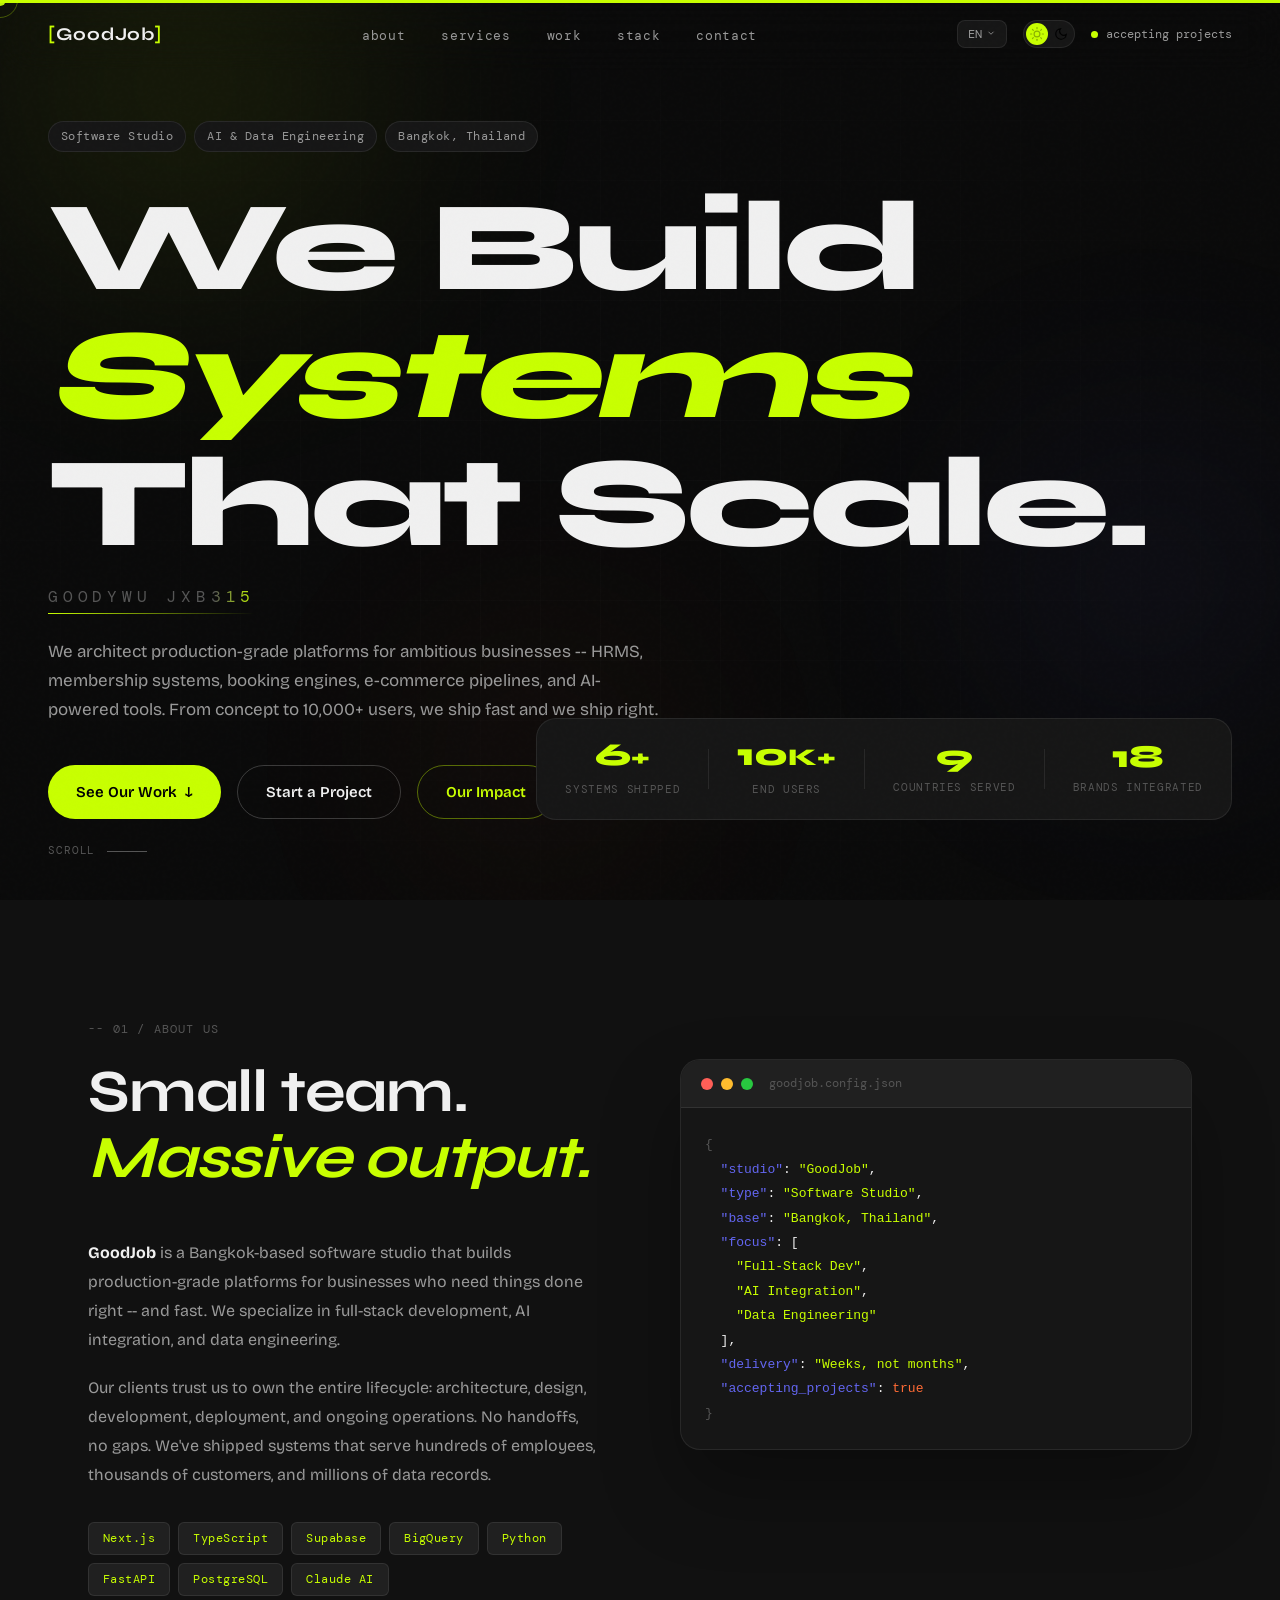
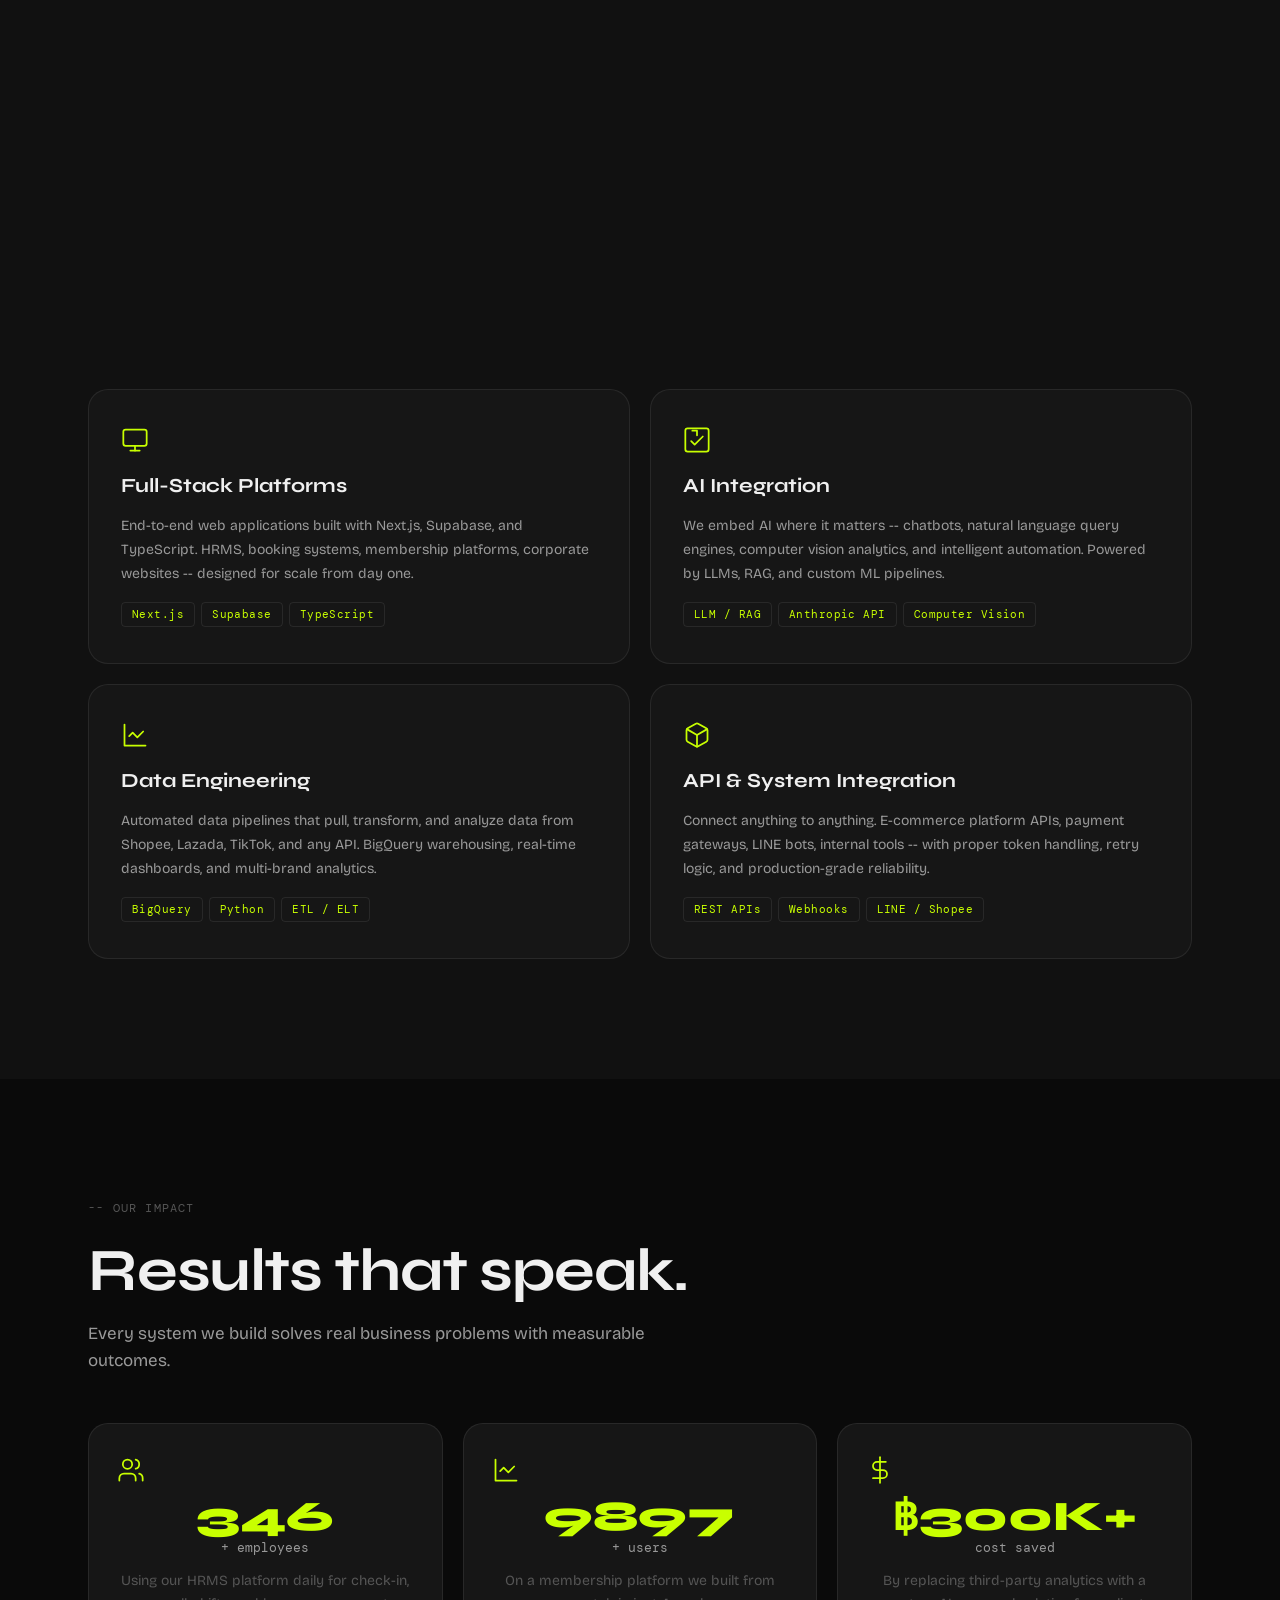
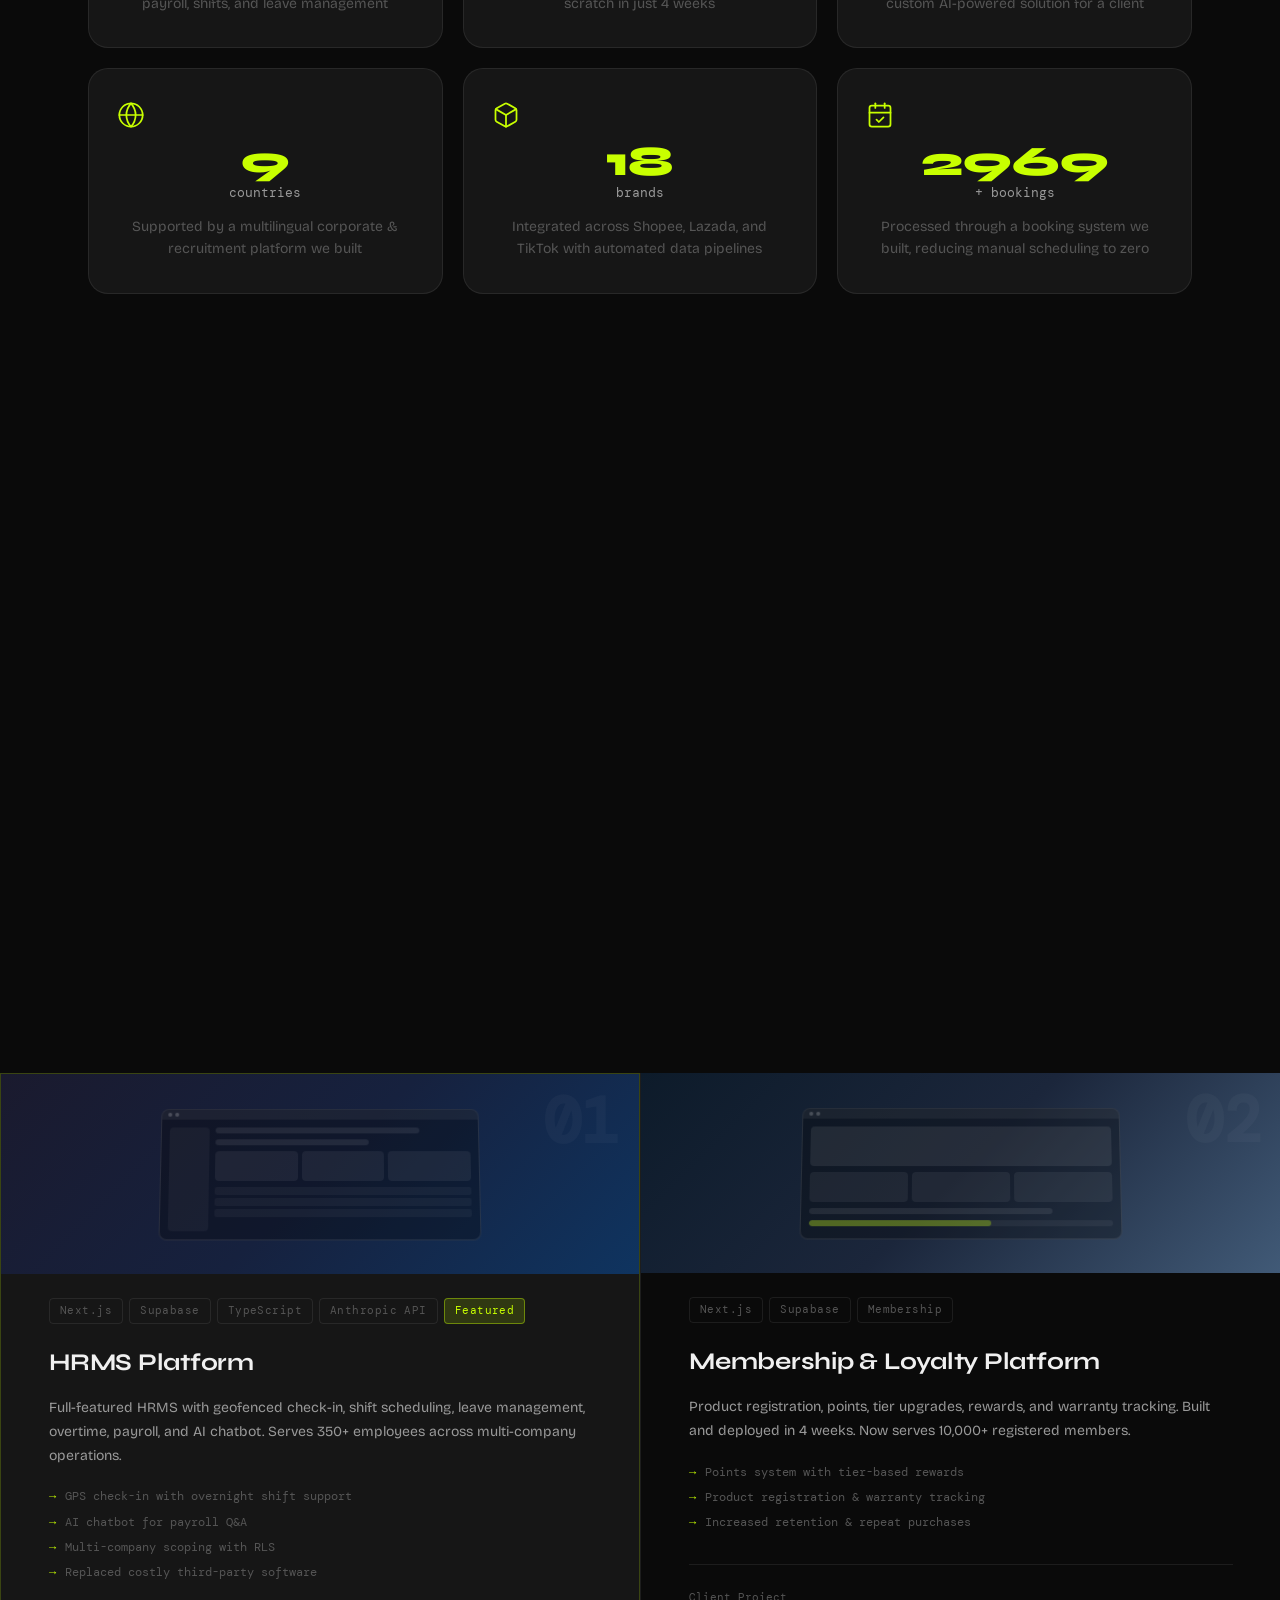
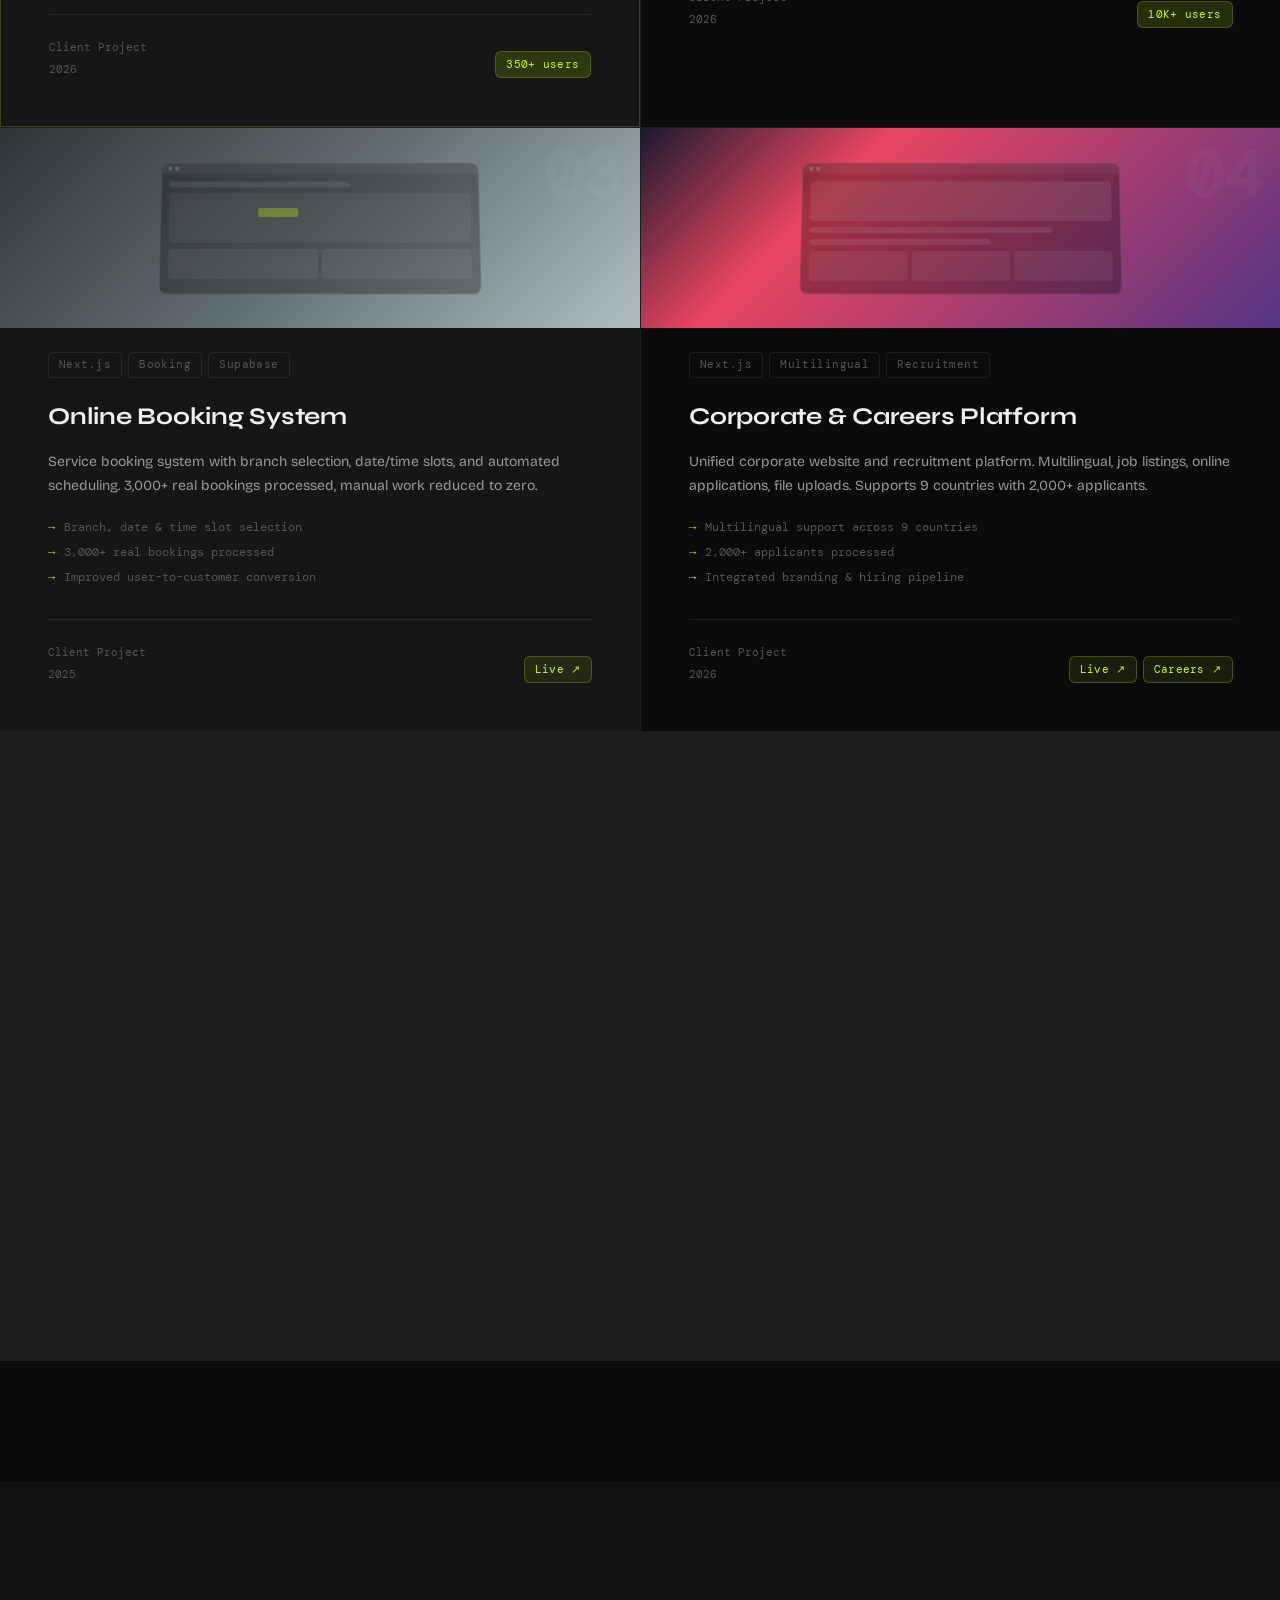
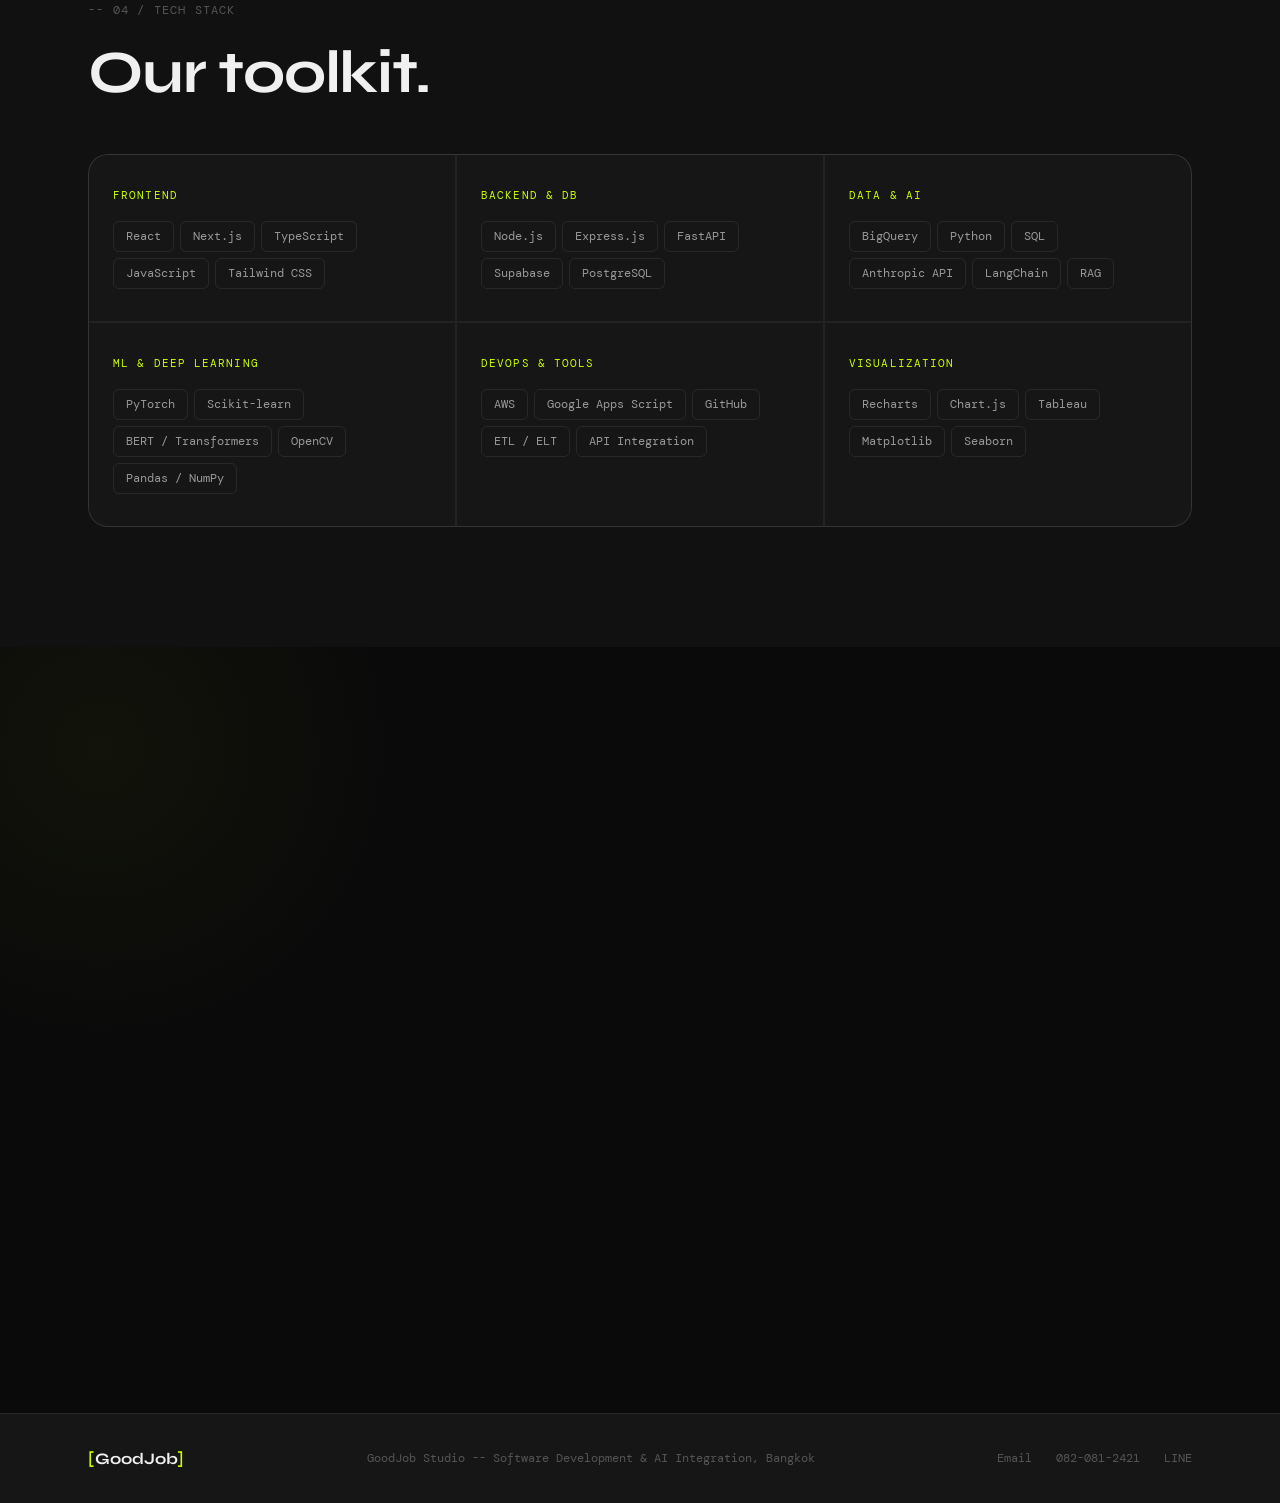
==== commit d4b95ddd: "upe" ====
--- a/index.html
+++ b/index.html
@@ -3,8 +3,8 @@
 <head>
   <meta charset="UTF-8" />
   <meta name="viewport" content="width=device-width, initial-scale=1.0"/>
-  <title>Peerachan Mengtaleg — AI & Business Intelligence Engineer</title>
-  <meta name="description" content="Portfolio of Peerachan Mengtaleg (Tiw) — AI & Business Intelligence Engineer at SHD Technology, Bangkok. Building production-grade systems that scale.">
+  <title>GoodJob — We Build Systems That Scale</title>
+  <meta name="description" content="GoodJob is a Bangkok-based software studio specializing in AI-powered platforms, full-stack development, and data engineering. We ship production-grade systems fast.">
   <link rel="stylesheet" href="css/main.css" />
   <link rel="stylesheet" href="css/animations.css" />
   <link rel="preconnect" href="https://fonts.googleapis.com">
@@ -13,20 +13,11 @@
 </head>
 <body>
 
-  <!-- Custom Cursor -->
   <div class="cursor" id="cursor"></div>
   <div class="cursor-trail" id="cursorTrail"></div>
-
-  <!-- Particle Canvas -->
   <canvas class="particle-canvas" id="particleCanvas"></canvas>
-
-  <!-- Click Ripple Container -->
   <div class="ripple-container" id="rippleContainer"></div>
-
-  <!-- Noise overlay -->
   <div class="noise-overlay"></div>
-
-  <!-- Gradient orbs -->
   <div class="orb orb-1"></div>
   <div class="orb orb-2"></div>
   <div class="orb orb-3"></div>
@@ -34,20 +25,20 @@
   <!-- Navigation -->
   <nav class="nav" id="nav">
     <div class="nav-logo">
-      <span class="logo-bracket">[</span>tiw<span class="logo-bracket">]</span>
+      <span class="logo-bracket">[</span>GoodJob<span class="logo-bracket">]</span>
     </div>
     <ul class="nav-links">
       <li><a href="#about" data-i18n="nav.about">about</a></li>
-      <li><a href="#experience" data-i18n="nav.experience">experience</a></li>
-      <li><a href="#projects" data-i18n="nav.projects">projects</a></li>
-      <li><a href="#skills" data-i18n="nav.skills">skills</a></li>
+      <li><a href="#services" data-i18n="nav.services">services</a></li>
+      <li><a href="#work" data-i18n="nav.work">work</a></li>
+      <li><a href="#stack" data-i18n="nav.stack">stack</a></li>
       <li><a href="#contact" data-i18n="nav.contact">contact</a></li>
     </ul>
     <div class="nav-controls">
       <div class="lang-switcher" id="langSwitcher">
         <button class="lang-toggle" id="langToggle" aria-label="Change language">
           <span class="lang-current" id="langCurrent">EN</span>
-          <span class="lang-chevron">&#9662;</span>
+          <span class="lang-chevron"><svg width="10" height="10" viewBox="0 0 24 24" fill="none" stroke="currentColor" stroke-width="2"><polyline points="6 9 12 15 18 9"/></svg></span>
         </button>
         <div class="lang-dropdown" id="langDropdown">
           <button class="lang-btn active" data-lang="en">EN</button>
@@ -64,7 +55,7 @@
       </button>
       <div class="nav-status">
         <span class="status-dot"></span>
-        <span data-i18n="nav.status">available for hire</span>
+        <span data-i18n="nav.status">accepting projects</span>
       </div>
     </div>
     <button class="nav-hamburger" id="navHamburger" aria-label="Menu">
@@ -72,65 +63,62 @@
     </button>
   </nav>
 
-  <!-- Mobile Nav Overlay -->
   <div class="mobile-nav" id="mobileNav">
     <ul class="mobile-nav-links">
       <li><a href="#about" data-i18n="nav.about">about</a></li>
-      <li><a href="#experience" data-i18n="nav.experience">experience</a></li>
-      <li><a href="#projects" data-i18n="nav.projects">projects</a></li>
-      <li><a href="#skills" data-i18n="nav.skills">skills</a></li>
+      <li><a href="#services" data-i18n="nav.services">services</a></li>
+      <li><a href="#work" data-i18n="nav.work">work</a></li>
+      <li><a href="#stack" data-i18n="nav.stack">stack</a></li>
       <li><a href="#contact" data-i18n="nav.contact">contact</a></li>
     </ul>
   </div>
 
-  <!-- ══════════════════════════════════════ -->
-  <!-- HERO -->
-  <!-- ══════════════════════════════════════ -->
+  <!-- ══════════════ HERO ══════════════ -->
   <section class="hero" id="hero">
     <div class="hero-bg-grid"></div>
     <div class="spotlight" id="heroSpotlight"></div>
     <div class="hero-content">
       <div class="hero-eyebrow">
-        <span class="tag" data-i18n="hero.tag1">Full-Stack Developer</span>
-        <span class="tag" data-i18n="hero.tag2">AI & Data Engineer</span>
-        <span class="tag" data-i18n="hero.tag3">SHD Technology</span>
+        <span class="tag" data-i18n="hero.tag1">Software Studio</span>
+        <span class="tag" data-i18n="hero.tag2">AI & Data Engineering</span>
+        <span class="tag" data-i18n="hero.tag3">Bangkok, Thailand</span>
       </div>
       <h1 class="hero-title">
-        <span class="line line-1" data-i18n="hero.line1">Building</span>
+        <span class="line line-1" data-i18n="hero.line1">We Build</span>
         <span class="line line-2 accent" data-i18n="hero.line2">Systems</span>
         <span class="line line-3" data-i18n="hero.line3">That Scale.</span>
       </h1>
       <div class="hero-name">
-        <span class="hero-name-text">PEERACHAN MENGTALEG</span>
+        <span class="hero-name-text">GOODJOB STUDIO</span>
       </div>
       <p class="hero-sub" data-i18n="hero.sub">
-        I architect production-grade platforms — from HRMS serving 350+ employees to membership systems with 10,000+ users — powered by AI, data pipelines, and modern full-stack engineering.
+        We architect production-grade platforms for ambitious businesses — HRMS, membership systems, booking engines, e-commerce pipelines, and AI-powered tools. From concept to 10,000+ users, we ship fast and we ship right.
       </p>
       <div class="hero-actions">
-        <a href="#projects" class="btn btn-primary"><span data-i18n="hero.cta1">View Work</span> <span class="arrow">&#8595;</span></a>
-        <a href="#contact" class="btn btn-ghost"><span data-i18n="hero.cta2">Let's Talk</span></a>
-        <a href="#impact" class="btn btn-ghost btn-outline-accent"><span data-i18n="hero.cta3">See Impact</span></a>
+        <a href="#work" class="btn btn-primary"><span data-i18n="hero.cta1">See Our Work</span> <span class="arrow">&#8595;</span></a>
+        <a href="#contact" class="btn btn-ghost"><span data-i18n="hero.cta2">Start a Project</span></a>
+        <a href="#impact" class="btn btn-ghost btn-outline-accent"><span data-i18n="hero.cta3">Our Impact</span></a>
       </div>
     </div>
     <div class="hero-meta">
       <div class="meta-item">
         <span class="meta-num" data-count="6">0</span><span class="meta-plus">+</span>
-        <span class="meta-label" data-i18n="hero.stat1.label">Production Systems</span>
-      </div>
-      <div class="meta-divider"></div>
-      <div class="meta-item">
-        <span class="meta-num" data-count="350">0</span><span class="meta-plus">+</span>
-        <span class="meta-label" data-i18n="hero.stat2.label">Employees Served</span>
+        <span class="meta-label" data-i18n="hero.stat1.label">Systems Shipped</span>
       </div>
       <div class="meta-divider"></div>
       <div class="meta-item">
         <span class="meta-num" data-count="10">0</span><span class="meta-plus">K+</span>
-        <span class="meta-label" data-i18n="hero.stat3.label">Platform Users</span>
+        <span class="meta-label" data-i18n="hero.stat2.label">End Users</span>
       </div>
       <div class="meta-divider"></div>
       <div class="meta-item">
         <span class="meta-num" data-count="9">0</span>
-        <span class="meta-label" data-i18n="hero.stat4.label">Countries</span>
+        <span class="meta-label" data-i18n="hero.stat3.label">Countries Served</span>
+      </div>
+      <div class="meta-divider"></div>
+      <div class="meta-item">
+        <span class="meta-num" data-count="18">0</span>
+        <span class="meta-label" data-i18n="hero.stat4.label">Brands Integrated</span>
       </div>
     </div>
     <div class="scroll-indicator">
@@ -139,48 +127,39 @@
     </div>
   </section>
 
-  <!-- ══════════════════════════════════════ -->
-  <!-- ABOUT -->
-  <!-- ══════════════════════════════════════ -->
+  <!-- ══════════════ ABOUT ══════════════ -->
   <section class="about section" id="about">
     <div class="container">
-      <div class="section-label" data-i18n="about.label">— 01 / about</div>
+      <div class="section-label" data-i18n="about.label">-- 01 / about us</div>
       <div class="about-grid">
         <div class="about-text">
-          <h2 class="section-title"><span data-i18n="about.title1">Engineer by logic.</span><br/><em data-i18n="about.title2">Builder by passion.</em></h2>
-          <p data-i18n="about.p1" data-i18n-html>I'm <strong>Peerachan Mengtaleg (Tiw)</strong>, an AI & Business Intelligence Engineer at <strong>SHD Technology</strong>, Bangkok. I build production-grade systems at the intersection of data, AI, and user experience.</p>
-          <p data-i18n="about.p2" data-i18n-html>From HRMS platforms to e-commerce data pipelines spanning 18 brands, AI-powered query engines, and membership systems — I deliver end-to-end solutions that drive real business impact.</p>
+          <h2 class="section-title"><span data-i18n="about.title1">Small team.</span><br/><em data-i18n="about.title2">Massive output.</em></h2>
+          <p data-i18n="about.p1" data-i18n-html><strong>GoodJob</strong> is a Bangkok-based software studio that builds production-grade platforms for businesses who need things done right -- and fast. We specialize in full-stack development, AI integration, and data engineering.</p>
+          <p data-i18n="about.p2" data-i18n-html>Our clients trust us to own the entire lifecycle: architecture, design, development, deployment, and ongoing operations. No handoffs, no gaps. We've shipped systems that serve hundreds of employees, thousands of customers, and millions of data records.</p>
           <div class="about-stack">
             <span>Next.js</span><span>TypeScript</span><span>Supabase</span><span>BigQuery</span><span>Python</span><span>FastAPI</span><span>PostgreSQL</span><span>Claude AI</span>
           </div>
         </div>
         <div class="about-visual">
-          <div class="edu-card">
-            <div class="edu-icon"><svg width="32" height="32" viewBox="0 0 24 24" fill="none" stroke="currentColor" stroke-width="1.5" stroke-linecap="round" stroke-linejoin="round"><path d="M22 10v6M2 10l10-5 10 5-10 5z"/><path d="M6 12v5c0 1.1 2.7 3 6 3s6-1.9 6-3v-5"/></svg></div>
-            <div class="edu-content">
-              <h3 class="edu-uni" data-i18n="about.edu.uni">Thammasat University</h3>
-              <p class="edu-college" data-i18n="about.edu.college">College of Interdisciplinary Studies</p>
-              <p class="edu-major" data-i18n="about.edu.major">Data Science and Innovation</p>
-            </div>
-          </div>
           <div class="terminal-card">
             <div class="terminal-header">
               <span class="dot red"></span>
               <span class="dot yellow"></span>
               <span class="dot green"></span>
-              <span class="terminal-title">tiw.profile.json</span>
+              <span class="terminal-title">goodjob.config.json</span>
             </div>
             <div class="terminal-body">
               <pre><code><span class="c-bracket">{</span>
-  <span class="c-key">"name"</span>: <span class="c-str">"Peerachan Mengtaleg"</span>,
-  <span class="c-key">"alias"</span>: <span class="c-str">"Tiw"</span>,
-  <span class="c-key">"role"</span>: <span class="c-str">"AI & BI Engineer"</span>,
-  <span class="c-key">"company"</span>: <span class="c-str">"SHD Technology"</span>,
-  <span class="c-key">"location"</span>: <span class="c-str">"Bangkok, TH"</span>,
-  <span class="c-key">"education"</span>: <span class="c-str">"Thammasat U."</span>,
-  <span class="c-key">"languages"</span>: [<span class="c-str">"Thai"</span>, <span class="c-str">"English"</span>],
-  <span class="c-key">"award"</span>: <span class="c-str">"Best Performance 2025"</span>,
-  <span class="c-key">"available"</span>: <span class="c-bool">true</span>
+  <span class="c-key">"studio"</span>: <span class="c-str">"GoodJob"</span>,
+  <span class="c-key">"type"</span>: <span class="c-str">"Software Studio"</span>,
+  <span class="c-key">"base"</span>: <span class="c-str">"Bangkok, Thailand"</span>,
+  <span class="c-key">"focus"</span>: [
+    <span class="c-str">"Full-Stack Dev"</span>,
+    <span class="c-str">"AI Integration"</span>,
+    <span class="c-str">"Data Engineering"</span>
+  ],
+  <span class="c-key">"delivery"</span>: <span class="c-str">"Weeks, not months"</span>,
+  <span class="c-key">"accepting_projects"</span>: <span class="c-bool">true</span>
 <span class="c-bracket">}</span></code></pre>
             </div>
           </div>
@@ -189,90 +168,75 @@
     </div>
   </section>
 
-  <!-- ══════════════════════════════════════ -->
-  <!-- EXPERIENCE TIMELINE -->
-  <!-- ══════════════════════════════════════ -->
-  <section class="experience section" id="experience">
+  <!-- ══════════════ SERVICES ══════════════ -->
+  <section class="services section" id="services">
     <div class="container">
-      <div class="section-label" data-i18n="exp.label">— 02 / experience</div>
-      <h2 class="section-title" data-i18n="exp.title">Where I've worked.</h2>
-      <div class="timeline">
-        <div class="timeline-item">
-          <div class="timeline-marker"><div class="timeline-dot active"></div><div class="timeline-line"></div></div>
-          <div class="timeline-content">
-            <div class="timeline-header">
-              <h3 class="timeline-role" data-i18n="exp.shd.role">AI & Business Intelligence Engineer</h3>
-              <span class="timeline-period" data-i18n="exp.shd.period">Apr 2025 — Present</span>
-            </div>
-            <div class="timeline-company">SHD Technology</div>
-            <div class="timeline-projects">
-              <span class="tp-badge">SHDFORYOU HRMS</span>
-              <span class="tp-badge">Dreame Membership</span>
-              <span class="tp-badge">70mai Booking</span>
-              <span class="tp-badge">SHD Corporate</span>
-              <span class="tp-badge">E-Commerce APIs</span>
-              <span class="tp-badge">AI Query Engine</span>
-            </div>
-          </div>
-        </div>
-        <div class="timeline-item">
-          <div class="timeline-marker"><div class="timeline-dot"></div><div class="timeline-line"></div></div>
-          <div class="timeline-content">
-            <div class="timeline-header">
-              <h3 class="timeline-role" data-i18n="exp.intern.role">Business Intelligence Engineer (Intern)</h3>
-              <span class="timeline-period" data-i18n="exp.intern.period">Jan 2025 — Apr 2025</span>
-            </div>
-            <div class="timeline-company">SHD Technology</div>
-            <div class="timeline-projects"><span class="tp-badge">AI CCTV Analytics</span></div>
-          </div>
-        </div>
-        <div class="timeline-item">
-          <div class="timeline-marker"><div class="timeline-dot"></div></div>
-          <div class="timeline-content">
-            <div class="timeline-header">
-              <h3 class="timeline-role" data-i18n="about.edu.major">Data Science and Innovation</h3>
-              <span class="timeline-period">2021 — 2025</span>
-            </div>
-            <div class="timeline-company" data-i18n="about.edu.uni">Thammasat University</div>
-          </div>
-        </div>
-      </div>
-    </div>
-  </section>
-
-  <!-- ══════════════════════════════════════ -->
-  <!-- IMPACT — WHY HIRE ME -->
-  <!-- ══════════════════════════════════════ -->
+      <div class="section-label" data-i18n="svc.label">-- 02 / services</div>
+      <h2 class="section-title" data-i18n="svc.title">What we <em>deliver.</em></h2>
+      <div class="services-grid">
+
+        <div class="service-card">
+          <div class="svc-icon"><svg width="28" height="28" viewBox="0 0 24 24" fill="none" stroke="currentColor" stroke-width="1.5" stroke-linecap="round" stroke-linejoin="round"><rect x="2" y="3" width="20" height="14" rx="2" ry="2"/><line x1="8" y1="21" x2="16" y2="21"/><line x1="12" y1="17" x2="12" y2="21"/></svg></div>
+          <h3 class="svc-title" data-i18n="svc.s1.t">Full-Stack Platforms</h3>
+          <p class="svc-desc" data-i18n="svc.s1.d">End-to-end web applications built with Next.js, Supabase, and TypeScript. HRMS, booking systems, membership platforms, corporate websites -- designed for scale from day one.</p>
+          <div class="svc-tags"><span>Next.js</span><span>Supabase</span><span>TypeScript</span></div>
+        </div>
+
+        <div class="service-card">
+          <div class="svc-icon"><svg width="28" height="28" viewBox="0 0 24 24" fill="none" stroke="currentColor" stroke-width="1.5" stroke-linecap="round" stroke-linejoin="round"><path d="M12 8V4H8"/><rect x="2" y="2" width="20" height="20" rx="2"/><path d="m7 13 3 3 7-7"/></svg></div>
+          <h3 class="svc-title" data-i18n="svc.s2.t">AI Integration</h3>
+          <p class="svc-desc" data-i18n="svc.s2.d">We embed AI where it matters -- chatbots, natural language query engines, computer vision analytics, and intelligent automation. Powered by LLMs, RAG, and custom ML pipelines.</p>
+          <div class="svc-tags"><span>LLM / RAG</span><span>Anthropic API</span><span>Computer Vision</span></div>
+        </div>
+
+        <div class="service-card">
+          <div class="svc-icon"><svg width="28" height="28" viewBox="0 0 24 24" fill="none" stroke="currentColor" stroke-width="1.5" stroke-linecap="round" stroke-linejoin="round"><path d="M3 3v18h18"/><path d="m19 9-5 5-4-4-3 3"/></svg></div>
+          <h3 class="svc-title" data-i18n="svc.s3.t">Data Engineering</h3>
+          <p class="svc-desc" data-i18n="svc.s3.d">Automated data pipelines that pull, transform, and analyze data from Shopee, Lazada, TikTok, and any API. BigQuery warehousing, real-time dashboards, and multi-brand analytics.</p>
+          <div class="svc-tags"><span>BigQuery</span><span>Python</span><span>ETL / ELT</span></div>
+        </div>
+
+        <div class="service-card">
+          <div class="svc-icon"><svg width="28" height="28" viewBox="0 0 24 24" fill="none" stroke="currentColor" stroke-width="1.5" stroke-linecap="round" stroke-linejoin="round"><path d="M21 16V8a2 2 0 0 0-1-1.73l-7-4a2 2 0 0 0-2 0l-7 4A2 2 0 0 0 3 8v8a2 2 0 0 0 1 1.73l7 4a2 2 0 0 0 2 0l7-4A2 2 0 0 0 21 16z"/><polyline points="3.27 6.96 12 12.01 20.73 6.96"/><line x1="12" y1="22.08" x2="12" y2="12"/></svg></div>
+          <h3 class="svc-title" data-i18n="svc.s4.t">API & System Integration</h3>
+          <p class="svc-desc" data-i18n="svc.s4.d">Connect anything to anything. E-commerce platform APIs, payment gateways, LINE bots, internal tools -- with proper token handling, retry logic, and production-grade reliability.</p>
+          <div class="svc-tags"><span>REST APIs</span><span>Webhooks</span><span>LINE / Shopee</span></div>
+        </div>
+
+      </div>
+    </div>
+  </section>
+
+  <!-- ══════════════ IMPACT ══════════════ -->
   <section class="impact section" id="impact">
     <div class="container">
-      <div class="section-label" data-i18n="impact.label">— why hire me</div>
-      <h2 class="section-title" data-i18n="impact.title">Impact that <em>speaks.</em></h2>
-      <p class="impact-subtitle" data-i18n="impact.sub">Every system I build solves real business problems with measurable outcomes.</p>
-
+      <div class="section-label" data-i18n="impact.label">-- our impact</div>
+      <h2 class="section-title" data-i18n="impact.title">Results that <em>speak.</em></h2>
+      <p class="impact-subtitle" data-i18n="impact.sub">Every system we build solves real business problems with measurable outcomes.</p>
       <div class="impact-grid">
         <div class="impact-card">
-          <div class="impact-icon"><svg width="28" height="28" viewBox="0 0 24 24" fill="none" stroke="currentColor" stroke-width="1.5" stroke-linecap="round" stroke-linejoin="round"><path d="M3 3v18h18"/><path d="m19 9-5 5-4-4-3 3"/></svg></div>
+          <div class="impact-icon"><svg width="28" height="28" viewBox="0 0 24 24" fill="none" stroke="currentColor" stroke-width="1.5" stroke-linecap="round" stroke-linejoin="round"><path d="M16 21v-2a4 4 0 0 0-4-4H6a4 4 0 0 0-4 4v2"/><circle cx="9" cy="7" r="4"/><path d="M22 21v-2a4 4 0 0 0-3-3.87"/><path d="M16 3.13a4 4 0 0 1 0 7.75"/></svg></div>
           <div class="impact-num" data-count-impact="350">0</div>
           <div class="impact-suffix">+ employees</div>
-          <p class="impact-text" data-i18n="impact.c1">Using my HRMS platform daily for check-in, payroll, shifts, and leave management</p>
+          <p class="impact-text" data-i18n="impact.c1">Using our HRMS platform daily for check-in, payroll, shifts, and leave management</p>
         </div>
         <div class="impact-card">
-          <div class="impact-icon"><svg width="28" height="28" viewBox="0 0 24 24" fill="none" stroke="currentColor" stroke-width="1.5" stroke-linecap="round" stroke-linejoin="round"><path d="M16 21v-2a4 4 0 0 0-4-4H6a4 4 0 0 0-4 4v2"/><circle cx="9" cy="7" r="4"/><path d="M22 21v-2a4 4 0 0 0-3-3.87"/><path d="M16 3.13a4 4 0 0 1 0 7.75"/></svg></div>
+          <div class="impact-icon"><svg width="28" height="28" viewBox="0 0 24 24" fill="none" stroke="currentColor" stroke-width="1.5" stroke-linecap="round" stroke-linejoin="round"><path d="M3 3v18h18"/><path d="m19 9-5 5-4-4-3 3"/></svg></div>
           <div class="impact-num" data-count-impact="10000">0</div>
           <div class="impact-suffix">+ users</div>
-          <p class="impact-text" data-i18n="impact.c2">On the Dreame membership platform I built from scratch in just 4 weeks</p>
+          <p class="impact-text" data-i18n="impact.c2">On a membership platform we built from scratch in just 4 weeks</p>
         </div>
         <div class="impact-card">
           <div class="impact-icon"><svg width="28" height="28" viewBox="0 0 24 24" fill="none" stroke="currentColor" stroke-width="1.5" stroke-linecap="round" stroke-linejoin="round"><line x1="12" y1="1" x2="12" y2="23"/><path d="M17 5H9.5a3.5 3.5 0 0 0 0 7h5a3.5 3.5 0 0 1 0 7H6"/></svg></div>
           <div class="impact-num">&#3647;300K+</div>
           <div class="impact-suffix" data-i18n="impact.c3s">cost saved</div>
-          <p class="impact-text" data-i18n="impact.c3">By replacing expensive third-party CCTV analytics with custom AI solution</p>
+          <p class="impact-text" data-i18n="impact.c3">By replacing third-party analytics with a custom AI-powered solution for a client</p>
         </div>
         <div class="impact-card">
           <div class="impact-icon"><svg width="28" height="28" viewBox="0 0 24 24" fill="none" stroke="currentColor" stroke-width="1.5" stroke-linecap="round" stroke-linejoin="round"><circle cx="12" cy="12" r="10"/><line x1="2" y1="12" x2="22" y2="12"/><path d="M12 2a15.3 15.3 0 0 1 4 10 15.3 15.3 0 0 1-4 10 15.3 15.3 0 0 1-4-10 15.3 15.3 0 0 1 4-10z"/></svg></div>
           <div class="impact-num" data-count-impact="9">0</div>
           <div class="impact-suffix" data-i18n="impact.c4s">countries</div>
-          <p class="impact-text" data-i18n="impact.c4">Supported by the multilingual corporate & careers platform I designed and built</p>
+          <p class="impact-text" data-i18n="impact.c4">Supported by a multilingual corporate & recruitment platform we built</p>
         </div>
         <div class="impact-card">
           <div class="impact-icon"><svg width="28" height="28" viewBox="0 0 24 24" fill="none" stroke="currentColor" stroke-width="1.5" stroke-linecap="round" stroke-linejoin="round"><path d="M21 16V8a2 2 0 0 0-1-1.73l-7-4a2 2 0 0 0-2 0l-7 4A2 2 0 0 0 3 8v8a2 2 0 0 0 1 1.73l7 4a2 2 0 0 0 2 0l7-4A2 2 0 0 0 21 16z"/><polyline points="3.27 6.96 12 12.01 20.73 6.96"/><line x1="12" y1="22.08" x2="12" y2="12"/></svg></div>
@@ -284,7 +248,7 @@
           <div class="impact-icon"><svg width="28" height="28" viewBox="0 0 24 24" fill="none" stroke="currentColor" stroke-width="1.5" stroke-linecap="round" stroke-linejoin="round"><rect x="3" y="4" width="18" height="18" rx="2" ry="2"/><line x1="16" y1="2" x2="16" y2="6"/><line x1="8" y1="2" x2="8" y2="6"/><line x1="3" y1="10" x2="21" y2="10"/><path d="m9 16 2 2 4-4"/></svg></div>
           <div class="impact-num" data-count-impact="3000">0</div>
           <div class="impact-suffix">+ bookings</div>
-          <p class="impact-text" data-i18n="impact.c6">Processed through the 70mai booking system, reducing manual scheduling to zero</p>
+          <p class="impact-text" data-i18n="impact.c6">Processed through a booking system we built, reducing manual scheduling to zero</p>
         </div>
       </div>
 
@@ -292,133 +256,70 @@
         <div class="value-prop">
           <div class="vp-icon"><svg width="28" height="28" viewBox="0 0 24 24" fill="none" stroke="currentColor" stroke-width="1.5" stroke-linecap="round" stroke-linejoin="round"><polygon points="13 2 3 14 12 14 11 22 21 10 12 10 13 2"/></svg></div>
           <h3 class="vp-title" data-i18n="vp.t1">Ship Fast, Ship Right</h3>
-          <p class="vp-desc" data-i18n="vp.d1">I deliver production-ready systems in weeks, not months. The Dreame membership platform? 10K+ users in 4 weeks from first line of code.</p>
+          <p class="vp-desc" data-i18n="vp.d1">We deliver production-ready systems in weeks, not months. One client's membership platform went from zero to 10,000+ users in 4 weeks.</p>
         </div>
         <div class="value-prop">
           <div class="vp-icon"><svg width="28" height="28" viewBox="0 0 24 24" fill="none" stroke="currentColor" stroke-width="1.5" stroke-linecap="round" stroke-linejoin="round"><path d="M12 8V4H8"/><rect x="2" y="2" width="20" height="20" rx="2"/><path d="m7 13 3 3 7-7"/></svg></div>
-          <h3 class="vp-title" data-i18n="vp.t2">AI-Native Engineer</h3>
-          <p class="vp-desc" data-i18n="vp.d2">I don't just use AI — I build AI systems. From NLP query engines to RAG chatbots to computer vision analytics, AI is woven into everything I create.</p>
+          <h3 class="vp-title" data-i18n="vp.t2">AI-Native Team</h3>
+          <p class="vp-desc" data-i18n="vp.d2">We don't just use AI -- we build AI systems. NLP query engines, RAG chatbots, computer vision analytics. AI is woven into everything we create.</p>
         </div>
         <div class="value-prop">
           <div class="vp-icon"><svg width="28" height="28" viewBox="0 0 24 24" fill="none" stroke="currentColor" stroke-width="1.5" stroke-linecap="round" stroke-linejoin="round"><circle cx="12" cy="12" r="10"/><circle cx="12" cy="12" r="6"/><circle cx="12" cy="12" r="2"/></svg></div>
           <h3 class="vp-title" data-i18n="vp.t3">End-to-End Ownership</h3>
-          <p class="vp-desc" data-i18n="vp.d3">I own the full stack: architecture, frontend, backend, database, deployment, and ongoing operations. No handoffs, no gaps, no excuses.</p>
-        </div>
-      </div>
-    </div>
-  </section>
-
-  <!-- ══════════════════════════════════════ -->
-  <!-- AWARDS -->
-  <!-- ══════════════════════════════════════ -->
-  <section class="awards section" id="awards">
+          <p class="vp-desc" data-i18n="vp.d3">We own the full stack: architecture, frontend, backend, database, deployment, and ongoing operations. One team, zero handoffs.</p>
+        </div>
+      </div>
+    </div>
+  </section>
+
+  <!-- ══════════════ CASE STUDIES ══════════════ -->
+  <section class="work section" id="work">
     <div class="container">
-      <div class="section-label" data-i18n="awards.label">— 05 / awards</div>
-      <h2 class="section-title" data-i18n="awards.title">Recognition.</h2>
-      <div class="award-card">
-        <div class="award-icon"><svg width="40" height="40" viewBox="0 0 24 24" fill="none" stroke="currentColor" stroke-width="1.5" stroke-linecap="round" stroke-linejoin="round"><circle cx="12" cy="8" r="6"/><path d="M15.477 12.89 17 22l-5-3-5 3 1.523-9.11"/></svg></div>
-        <div class="award-content">
-          <h3 class="award-name" data-i18n="awards.best.title">Best Performance Award</h3>
-          <span class="award-org" data-i18n="awards.best.org">SHD Technology — 2025</span>
-          <p class="award-desc" data-i18n="awards.best.desc">Selected as the top-performing employee in recognition of outstanding overall performance and significant contributions to organizational success.</p>
-        </div>
-      </div>
-    </div>
-  </section>
-
-  <!-- ══════════════════════════════════════ -->
-  <!-- PROJECTS -->
-  <!-- ══════════════════════════════════════ -->
-  <section class="work section" id="projects">
-    <div class="container">
-      <div class="section-label" data-i18n="proj.label">— 03 / projects</div>
-      <h2 class="section-title" data-i18n="proj.title">Things I've built.</h2>
+      <div class="section-label" data-i18n="proj.label">-- 03 / case studies</div>
+      <h2 class="section-title" data-i18n="proj.title">Client <em>work.</em></h2>
       <p class="projects-hint" data-i18n="proj.hint">Click any project to explore details</p>
     </div>
     <div class="projects-grid">
 
-      <!-- P1: SHDFORYOU HRMS -->
+      <!-- HRMS Platform -->
       <article class="project-card card-featured" data-index="01" data-project="hrms">
         <div class="project-preview">
           <div class="preview-placeholder" style="background: linear-gradient(135deg, #1a1a2e 0%, #16213e 50%, #0f3460 100%)">
-            <div class="preview-overlay">
-              <span class="preview-expand">&#8599; Click to explore</span>
-            </div>
-            <div class="preview-mockup">
-              <div class="mockup-bar"></div>
-              <div class="mockup-content">
-                <div class="mockup-sidebar"></div>
-                <div class="mockup-main">
-                  <div class="mockup-line w80"></div>
-                  <div class="mockup-line w60"></div>
-                  <div class="mockup-grid-3">
-                    <div class="mockup-card-sm"></div>
-                    <div class="mockup-card-sm"></div>
-                    <div class="mockup-card-sm"></div>
-                  </div>
-                  <div class="mockup-table">
-                    <div class="mockup-row"></div>
-                    <div class="mockup-row"></div>
-                    <div class="mockup-row"></div>
-                  </div>
-                </div>
-              </div>
-            </div>
+            <div class="preview-overlay"><span class="preview-expand">&#8599; View Case Study</span></div>
+            <div class="preview-mockup"><div class="mockup-bar"></div><div class="mockup-content"><div class="mockup-sidebar"></div><div class="mockup-main"><div class="mockup-line w80"></div><div class="mockup-line w60"></div><div class="mockup-grid-3"><div class="mockup-card-sm"></div><div class="mockup-card-sm"></div><div class="mockup-card-sm"></div></div><div class="mockup-table"><div class="mockup-row"></div><div class="mockup-row"></div><div class="mockup-row"></div></div></div></div></div>
           </div>
         </div>
         <div class="project-tag-row">
-          <span class="proj-tag">Next.js</span>
-          <span class="proj-tag">Supabase</span>
-          <span class="proj-tag">TypeScript</span>
-          <span class="proj-tag">Anthropic API</span>
-          <span class="proj-tag featured-tag">Featured</span>
+          <span class="proj-tag">Next.js</span><span class="proj-tag">Supabase</span><span class="proj-tag">TypeScript</span><span class="proj-tag">Anthropic API</span><span class="proj-tag featured-tag">Featured</span>
         </div>
         <div class="project-content">
-          <h3 class="project-title" data-i18n="proj.hrms.title">SHDFORYOU — HRMS Platform</h3>
-          <p class="project-desc" data-i18n="proj.hrms.desc">Full-featured HRMS covering geofenced check-in/out, shift scheduling, leave management, overtime, attendance correction, and payroll workflows. Supports 350+ employees across multi-company operations.</p>
+          <h3 class="project-title" data-i18n="proj.hrms.title">HRMS Platform</h3>
+          <p class="project-desc" data-i18n="proj.hrms.desc">Full-featured HRMS with geofenced check-in, shift scheduling, leave management, overtime, payroll, and AI chatbot. Serves 350+ employees across multi-company operations.</p>
           <ul class="project-highlights">
-            <li data-i18n="proj.hrms.h1">Geofenced GPS check-in with overnight shift support</li>
-            <li data-i18n="proj.hrms.h2">AI chatbot for payroll Q&A (Anthropic API)</li>
-            <li data-i18n="proj.hrms.h3">Multi-company scoping with Supabase RLS</li>
-            <li data-i18n="proj.hrms.h4">Replaced costly third-party HR software</li>
+            <li data-i18n="proj.hrms.h1">GPS check-in with overnight shift support</li>
+            <li data-i18n="proj.hrms.h2">AI chatbot for payroll Q&A</li>
+            <li data-i18n="proj.hrms.h3">Multi-company scoping with RLS</li>
+            <li data-i18n="proj.hrms.h4">Replaced costly third-party software</li>
           </ul>
         </div>
         <div class="project-footer">
-          <div class="project-meta"><span>SHD Technology</span><span data-i18n="proj.hrms.period">Feb 2026 — Mar 2026</span></div>
+          <div class="project-meta"><span data-i18n="proj.client">Client Project</span><span>2026</span></div>
           <div class="project-badge-row"><span class="project-badge badge-users">350+ users</span></div>
         </div>
       </article>
 
-      <!-- P2: Dreame Membership -->
+      <!-- Membership Platform -->
       <article class="project-card" data-index="02" data-project="dreame">
         <div class="project-preview">
           <div class="preview-placeholder" style="background: linear-gradient(135deg, #0d1b2a 0%, #1b263b 50%, #415a77 100%)">
-            <div class="preview-overlay"><span class="preview-expand">&#8599; Click to explore</span></div>
-            <div class="preview-mockup">
-              <div class="mockup-bar"></div>
-              <div class="mockup-content">
-                <div class="mockup-main" style="width:100%">
-                  <div class="mockup-hero-block"></div>
-                  <div class="mockup-grid-3">
-                    <div class="mockup-card-sm"></div>
-                    <div class="mockup-card-sm"></div>
-                    <div class="mockup-card-sm"></div>
-                  </div>
-                  <div class="mockup-line w80"></div>
-                  <div class="mockup-progress"></div>
-                </div>
-              </div>
-            </div>
-          </div>
-        </div>
-        <div class="project-tag-row">
-          <span class="proj-tag">Next.js</span>
-          <span class="proj-tag">Supabase</span>
-          <span class="proj-tag">Membership</span>
-        </div>
+            <div class="preview-overlay"><span class="preview-expand">&#8599; View Case Study</span></div>
+            <div class="preview-mockup"><div class="mockup-bar"></div><div class="mockup-content"><div class="mockup-main" style="width:100%"><div class="mockup-hero-block"></div><div class="mockup-grid-3"><div class="mockup-card-sm"></div><div class="mockup-card-sm"></div><div class="mockup-card-sm"></div></div><div class="mockup-line w80"></div><div class="mockup-progress"></div></div></div></div>
+          </div>
+        </div>
+        <div class="project-tag-row"><span class="proj-tag">Next.js</span><span class="proj-tag">Supabase</span><span class="proj-tag">Membership</span></div>
         <div class="project-content">
-          <h3 class="project-title" data-i18n="proj.dreame.title">Dreame Membership Platform</h3>
-          <p class="project-desc" data-i18n="proj.dreame.desc">Membership platform covering product registration, points accumulation, tier upgrades, reward redemption, and warranty tracking. Supports 10,000+ users with strong real-world adoption.</p>
+          <h3 class="project-title" data-i18n="proj.dreame.title">Membership & Loyalty Platform</h3>
+          <p class="project-desc" data-i18n="proj.dreame.desc">Product registration, points, tier upgrades, rewards, and warranty tracking. Built and deployed in 4 weeks. Now serves 10,000+ registered members.</p>
           <ul class="project-highlights">
             <li data-i18n="proj.dreame.h1">Points system with tier-based rewards</li>
             <li data-i18n="proj.dreame.h2">Product registration & warranty tracking</li>
@@ -426,39 +327,23 @@
           </ul>
         </div>
         <div class="project-footer">
-          <div class="project-meta"><span>SHD Technology</span><span data-i18n="proj.dreame.period">Feb 2026 — Mar 2026</span></div>
+          <div class="project-meta"><span data-i18n="proj.client">Client Project</span><span>2026</span></div>
           <div class="project-badge-row"><span class="project-badge badge-users">10K+ users</span></div>
         </div>
       </article>
 
-      <!-- P3: 70mai Booking -->
+      <!-- Booking System -->
       <article class="project-card card-dark" data-index="03" data-project="70mai">
         <div class="project-preview">
           <div class="preview-placeholder" style="background: linear-gradient(135deg, #2d3436 0%, #636e72 50%, #b2bec3 100%)">
-            <div class="preview-overlay"><span class="preview-expand">&#8599; Click to explore</span></div>
-            <div class="preview-mockup">
-              <div class="mockup-bar"></div>
-              <div class="mockup-content">
-                <div class="mockup-main" style="width:100%">
-                  <div class="mockup-line w60"></div>
-                  <div class="mockup-calendar"></div>
-                  <div class="mockup-grid-2">
-                    <div class="mockup-card-sm"></div>
-                    <div class="mockup-card-sm"></div>
-                  </div>
-                </div>
-              </div>
-            </div>
-          </div>
-        </div>
-        <div class="project-tag-row">
-          <span class="proj-tag">Next.js</span>
-          <span class="proj-tag">Booking</span>
-          <span class="proj-tag">Supabase</span>
-        </div>
+            <div class="preview-overlay"><span class="preview-expand">&#8599; View Case Study</span></div>
+            <div class="preview-mockup"><div class="mockup-bar"></div><div class="mockup-content"><div class="mockup-main" style="width:100%"><div class="mockup-line w60"></div><div class="mockup-calendar"></div><div class="mockup-grid-2"><div class="mockup-card-sm"></div><div class="mockup-card-sm"></div></div></div></div></div>
+          </div>
+        </div>
+        <div class="project-tag-row"><span class="proj-tag">Next.js</span><span class="proj-tag">Booking</span><span class="proj-tag">Supabase</span></div>
         <div class="project-content">
-          <h3 class="project-title" data-i18n="proj.70mai.title">70mai Booking System</h3>
-          <p class="project-desc" data-i18n="proj.70mai.desc">Online booking system for installation services. Customers select branches, dates, and time slots. Handled 3,000+ real bookings with improved conversion and reduced manual scheduling.</p>
+          <h3 class="project-title" data-i18n="proj.70mai.title">Online Booking System</h3>
+          <p class="project-desc" data-i18n="proj.70mai.desc">Service booking system with branch selection, date/time slots, and automated scheduling. 3,000+ real bookings processed, manual work reduced to zero.</p>
           <ul class="project-highlights">
             <li data-i18n="proj.70mai.h1">Branch, date & time slot selection</li>
             <li data-i18n="proj.70mai.h2">3,000+ real bookings processed</li>
@@ -466,129 +351,76 @@
           </ul>
         </div>
         <div class="project-footer">
-          <div class="project-meta"><span>SHD Technology</span><span data-i18n="proj.70mai.period">Sep 2025 — Nov 2025</span></div>
+          <div class="project-meta"><span data-i18n="proj.client">Client Project</span><span>2025</span></div>
           <div class="project-badge-row">
-            <a href="https://booking.70mai.co.th" class="project-badge badge-live" target="_blank" rel="noopener" onclick="event.stopPropagation()"><span data-i18n="proj.live">Live</span> &#8599;</a>
+            <a href="https://booking.70mai.co.th" class="project-badge badge-live" target="_blank" rel="noopener" onclick="event.stopPropagation()">Live &#8599;</a>
           </div>
         </div>
       </article>
 
-      <!-- P4: SHD Corporate -->
+      <!-- Corporate & Careers -->
       <article class="project-card" data-index="04" data-project="shd">
         <div class="project-preview">
           <div class="preview-placeholder" style="background: linear-gradient(135deg, #1a1a2e 0%, #e94560 30%, #533483 100%)">
-            <div class="preview-overlay"><span class="preview-expand">&#8599; Click to explore</span></div>
-            <div class="preview-mockup">
-              <div class="mockup-bar"></div>
-              <div class="mockup-content">
-                <div class="mockup-main" style="width:100%">
-                  <div class="mockup-hero-block"></div>
-                  <div class="mockup-line w80"></div>
-                  <div class="mockup-line w60"></div>
-                  <div class="mockup-grid-3">
-                    <div class="mockup-card-sm"></div>
-                    <div class="mockup-card-sm"></div>
-                    <div class="mockup-card-sm"></div>
-                  </div>
-                </div>
-              </div>
-            </div>
-          </div>
-        </div>
-        <div class="project-tag-row">
-          <span class="proj-tag">Next.js</span>
-          <span class="proj-tag">Multilingual</span>
-          <span class="proj-tag">Recruitment</span>
-        </div>
+            <div class="preview-overlay"><span class="preview-expand">&#8599; View Case Study</span></div>
+            <div class="preview-mockup"><div class="mockup-bar"></div><div class="mockup-content"><div class="mockup-main" style="width:100%"><div class="mockup-hero-block"></div><div class="mockup-line w80"></div><div class="mockup-line w60"></div><div class="mockup-grid-3"><div class="mockup-card-sm"></div><div class="mockup-card-sm"></div><div class="mockup-card-sm"></div></div></div></div></div>
+          </div>
+        </div>
+        <div class="project-tag-row"><span class="proj-tag">Next.js</span><span class="proj-tag">Multilingual</span><span class="proj-tag">Recruitment</span></div>
         <div class="project-content">
-          <h3 class="project-title" data-i18n="proj.shd.title">SHD Corporate & Careers Platform</h3>
-          <p class="project-desc" data-i18n="proj.shd.desc">Corporate website and recruitment platform as a unified system. Multilingual content, job listings, online applications, file uploads, and HR workflows. Supports 9 countries with 2,000+ applicants.</p>
+          <h3 class="project-title" data-i18n="proj.shd.title">Corporate & Careers Platform</h3>
+          <p class="project-desc" data-i18n="proj.shd.desc">Unified corporate website and recruitment platform. Multilingual, job listings, online applications, file uploads. Supports 9 countries with 2,000+ applicants.</p>
           <ul class="project-highlights">
             <li data-i18n="proj.shd.h1">Multilingual support across 9 countries</li>
-            <li data-i18n="proj.shd.h2">2,000+ applicants across multiple roles</li>
+            <li data-i18n="proj.shd.h2">2,000+ applicants processed</li>
             <li data-i18n="proj.shd.h3">Integrated branding & hiring pipeline</li>
           </ul>
         </div>
         <div class="project-footer">
-          <div class="project-meta"><span>SHD Technology</span><span data-i18n="proj.shd.period">Jan 2026 — Feb 2026</span></div>
+          <div class="project-meta"><span data-i18n="proj.client">Client Project</span><span>2026</span></div>
           <div class="project-badge-row">
-            <a href="https://shd-technology.co.th" class="project-badge badge-live" target="_blank" rel="noopener" onclick="event.stopPropagation()"><span data-i18n="proj.live">Live</span> &#8599;</a>
+            <a href="https://shd-technology.co.th" class="project-badge badge-live" target="_blank" rel="noopener" onclick="event.stopPropagation()">Live &#8599;</a>
             <a href="https://careers.shd-technology.co.th" class="project-badge badge-live" target="_blank" rel="noopener" onclick="event.stopPropagation()">Careers &#8599;</a>
           </div>
         </div>
       </article>
 
-      <!-- P5: E-Commerce API -->
+      <!-- E-Commerce API -->
       <article class="project-card card-featured" data-index="05" data-project="ecom">
         <div class="project-preview">
           <div class="preview-placeholder" style="background: linear-gradient(135deg, #0c0032 0%, #190061 50%, #240090 100%)">
-            <div class="preview-overlay"><span class="preview-expand">&#8599; Click to explore</span></div>
-            <div class="preview-mockup">
-              <div class="mockup-bar"></div>
-              <div class="mockup-content">
-                <div class="mockup-main" style="width:100%">
-                  <div class="mockup-line w60"></div>
-                  <div class="mockup-chart"></div>
-                  <div class="mockup-grid-3">
-                    <div class="mockup-card-sm"></div>
-                    <div class="mockup-card-sm"></div>
-                    <div class="mockup-card-sm"></div>
-                  </div>
-                </div>
-              </div>
-            </div>
-          </div>
-        </div>
-        <div class="project-tag-row">
-          <span class="proj-tag">BigQuery</span>
-          <span class="proj-tag">Python</span>
-          <span class="proj-tag">Shopee API</span>
-          <span class="proj-tag">Lazada API</span>
-          <span class="proj-tag">TikTok API</span>
-        </div>
+            <div class="preview-overlay"><span class="preview-expand">&#8599; View Case Study</span></div>
+            <div class="preview-mockup"><div class="mockup-bar"></div><div class="mockup-content"><div class="mockup-main" style="width:100%"><div class="mockup-line w60"></div><div class="mockup-chart"></div><div class="mockup-grid-3"><div class="mockup-card-sm"></div><div class="mockup-card-sm"></div><div class="mockup-card-sm"></div></div></div></div></div>
+          </div>
+        </div>
+        <div class="project-tag-row"><span class="proj-tag">BigQuery</span><span class="proj-tag">Python</span><span class="proj-tag">Shopee API</span><span class="proj-tag">Lazada API</span><span class="proj-tag">TikTok API</span></div>
         <div class="project-content">
-          <h3 class="project-title" data-i18n="proj.ecom.title">E-Commerce API Integration & Ops</h3>
-          <p class="project-desc" data-i18n="proj.ecom.desc">Shopee/Lazada/TikTok API integration system for automated order retrieval, ads, vouchers, flash sales, and financial data. Multi-store performance analysis across 18 brands.</p>
+          <h3 class="project-title" data-i18n="proj.ecom.title">E-Commerce Data Platform</h3>
+          <p class="project-desc" data-i18n="proj.ecom.desc">Multi-platform API integration for Shopee, Lazada, and TikTok. Automated order, ads, voucher, and financial data sync across 18 brands.</p>
           <ul class="project-highlights">
-            <li data-i18n="proj.ecom.h1">18 brands: Anker, Dreame, Xiaomi, Levoit & more</li>
-            <li data-i18n="proj.ecom.h2">Token handling, retry logic & scheduled sync</li>
-            <li data-i18n="proj.ecom.h3">Multi-store performance analysis dashboards</li>
+            <li data-i18n="proj.ecom.h1">18 brands: Anker, Dreame, Xiaomi & more</li>
+            <li data-i18n="proj.ecom.h2">Token handling, retry & scheduled sync</li>
+            <li data-i18n="proj.ecom.h3">Multi-store performance dashboards</li>
           </ul>
         </div>
         <div class="project-footer">
-          <div class="project-meta"><span>SHD Technology</span><span data-i18n="proj.ecom.period">Apr 2025 — Sep 2025</span></div>
+          <div class="project-meta"><span data-i18n="proj.client">Client Project</span><span>2025</span></div>
           <div class="project-badge-row"><span class="project-badge badge-brands">18 brands</span></div>
         </div>
       </article>
 
-      <!-- P6: AI Query Engine -->
+      <!-- AI Query Engine -->
       <article class="project-card card-dark" data-index="06" data-project="ai">
         <div class="project-preview">
           <div class="preview-placeholder" style="background: linear-gradient(135deg, #141e30 0%, #243b55 100%)">
-            <div class="preview-overlay"><span class="preview-expand">&#8599; Click to explore</span></div>
-            <div class="preview-mockup">
-              <div class="mockup-bar"></div>
-              <div class="mockup-content">
-                <div class="mockup-main" style="width:100%">
-                  <div class="mockup-chat">
-                    <div class="mockup-bubble-left"></div>
-                    <div class="mockup-bubble-right"></div>
-                    <div class="mockup-bubble-left"></div>
-                  </div>
-                  <div class="mockup-input-bar"></div>
-                </div>
-              </div>
-            </div>
-          </div>
-        </div>
-        <div class="project-tag-row">
-          <span class="proj-tag">Anthropic API</span>
-          <span class="proj-tag">BigQuery</span>
-          <span class="proj-tag">NLP</span>
-        </div>
+            <div class="preview-overlay"><span class="preview-expand">&#8599; View Case Study</span></div>
+            <div class="preview-mockup"><div class="mockup-bar"></div><div class="mockup-content"><div class="mockup-main" style="width:100%"><div class="mockup-chat"><div class="mockup-bubble-left"></div><div class="mockup-bubble-right"></div><div class="mockup-bubble-left"></div></div><div class="mockup-input-bar"></div></div></div></div>
+          </div>
+        </div>
+        <div class="project-tag-row"><span class="proj-tag">Anthropic API</span><span class="proj-tag">BigQuery</span><span class="proj-tag">NLP</span></div>
         <div class="project-content">
           <h3 class="project-title" data-i18n="proj.ai.title">AI Query Engine</h3>
-          <p class="project-desc" data-i18n="proj.ai.desc">Natural language to SQL engine for business teams to query e-commerce data without writing SQL. Thai/English support with SQL allowlist validation and Claude AI summarization.</p>
+          <p class="project-desc" data-i18n="proj.ai.desc">Natural language to SQL engine. Business teams query e-commerce data in Thai or English without writing SQL. Claude AI-powered summarization.</p>
           <ul class="project-highlights">
             <li>Thai & English NLP support</li>
             <li>SQL injection prevention via allowlist</li>
@@ -597,103 +429,19 @@
           </ul>
         </div>
         <div class="project-footer">
-          <div class="project-meta"><span>Internal Tool</span><span>2025</span></div>
+          <div class="project-meta"><span data-i18n="proj.client">Client Project</span><span>2025</span></div>
           <div class="project-badge-row"><span class="project-badge badge-ai">AI-Powered</span></div>
         </div>
       </article>
 
-      <!-- P7: CCTV Analytics -->
-      <article class="project-card" data-index="07" data-project="cctv">
-        <div class="project-preview">
-          <div class="preview-placeholder" style="background: linear-gradient(135deg, #1a1a1a 0%, #2d2d2d 50%, #4a4a4a 100%)">
-            <div class="preview-overlay"><span class="preview-expand">&#8599; Click to explore</span></div>
-            <div class="preview-mockup">
-              <div class="mockup-bar"></div>
-              <div class="mockup-content">
-                <div class="mockup-main" style="width:100%">
-                  <div class="mockup-grid-2">
-                    <div class="mockup-video"></div>
-                    <div class="mockup-video"></div>
-                  </div>
-                  <div class="mockup-chart"></div>
-                </div>
-              </div>
-            </div>
-          </div>
-        </div>
-        <div class="project-tag-row">
-          <span class="proj-tag">Computer Vision</span>
-          <span class="proj-tag">Python</span>
-          <span class="proj-tag">OpenCV</span>
-          <span class="proj-tag tag-intern" data-i18n="proj.internship">Internship</span>
-        </div>
-        <div class="project-content">
-          <h3 class="project-title" data-i18n="proj.cctv.title">AI CCTV Analytics System</h3>
-          <p class="project-desc" data-i18n="proj.cctv.desc">AI-powered CCTV analytics tracking customer traffic, entry/exit flow, dwell time, and zone-level engagement. Reduced costs by over &#3647;300,000 by replacing third-party solutions.</p>
-          <ul class="project-highlights">
-            <li data-i18n="proj.cctv.h1">Customer traffic & dwell time analytics</li>
-            <li data-i18n="proj.cctv.h2">Zone-level engagement tracking</li>
-            <li data-i18n="proj.cctv.h3">Saved &#3647;300,000+ replacing third-party tools</li>
-          </ul>
-        </div>
-        <div class="project-footer">
-          <div class="project-meta"><span>SHD Technology</span><span data-i18n="proj.cctv.period">Jan 2025 — Apr 2025</span></div>
-          <div class="project-badge-row"><span class="project-badge badge-save">&#3647;300K+ saved</span></div>
-        </div>
-      </article>
-
-      <!-- P8: LINE Chatbot -->
-      <article class="project-card card-dark" data-index="08" data-project="line">
-        <div class="project-preview">
-          <div class="preview-placeholder" style="background: linear-gradient(135deg, #00b900 0%, #006400 100%)">
-            <div class="preview-overlay"><span class="preview-expand">&#8599; Click to explore</span></div>
-            <div class="preview-mockup">
-              <div class="mockup-bar"></div>
-              <div class="mockup-content">
-                <div class="mockup-main" style="width:100%">
-                  <div class="mockup-chat">
-                    <div class="mockup-bubble-left"></div>
-                    <div class="mockup-bubble-right"></div>
-                    <div class="mockup-bubble-left"></div>
-                    <div class="mockup-bubble-right"></div>
-                  </div>
-                  <div class="mockup-input-bar"></div>
-                </div>
-              </div>
-            </div>
-          </div>
-        </div>
-        <div class="project-tag-row">
-          <span class="proj-tag">LINE API</span>
-          <span class="proj-tag">LLM</span>
-          <span class="proj-tag">RAG</span>
-          <span class="proj-tag tag-academic" data-i18n="proj.academic">Academic Project</span>
-        </div>
-        <div class="project-content">
-          <h3 class="project-title" data-i18n="proj.line.title">LINE AI Chatbot — Cybersecurity</h3>
-          <p class="project-desc" data-i18n="proj.line.desc">LINE Official Channel AI chatbot to raise cybersecurity awareness. 24/7 real-time assistance leveraging AI, ML, NLU, NLP, LLMs, and RAG for human-like responses.</p>
-          <ul class="project-highlights">
-            <li>AI/ML/NLU/NLP powered responses</li>
-            <li>LLM + RAG architecture</li>
-            <li>24/7 automated assistance</li>
-          </ul>
-        </div>
-        <div class="project-footer">
-          <div class="project-meta"><span data-i18n="about.edu.uni">Thammasat University</span><span data-i18n="proj.line.period">Aug 2023 — Nov 2023</span></div>
-          <div class="project-badge-row"><span class="project-badge badge-academic">Academic</span></div>
-        </div>
-      </article>
-
-    </div>
-  </section>
-
-  <!-- ══════════════════════════════════════ -->
-  <!-- SKILLS -->
-  <!-- ══════════════════════════════════════ -->
-  <section class="skills section" id="skills">
+    </div>
+  </section>
+
+  <!-- ══════════════ TECH STACK ══════════════ -->
+  <section class="skills section" id="stack">
     <div class="container">
-      <div class="section-label" data-i18n="skills.label">— 04 / skills</div>
-      <h2 class="section-title" data-i18n="skills.title">Built with these.</h2>
+      <div class="section-label" data-i18n="skills.label">-- 04 / tech stack</div>
+      <h2 class="section-title" data-i18n="skills.title">Our <em>toolkit.</em></h2>
       <div class="skills-grid">
         <div class="skill-group"><div class="skill-group-label" data-i18n="skills.cat1">Frontend</div><div class="skill-items"><div class="skill-item">React</div><div class="skill-item">Next.js</div><div class="skill-item">TypeScript</div><div class="skill-item">JavaScript</div><div class="skill-item">Tailwind CSS</div></div></div>
         <div class="skill-group"><div class="skill-group-label" data-i18n="skills.cat2">Backend & DB</div><div class="skill-items"><div class="skill-item">Node.js</div><div class="skill-item">Express.js</div><div class="skill-item">FastAPI</div><div class="skill-item">Supabase</div><div class="skill-item">PostgreSQL</div></div></div>
@@ -705,12 +453,10 @@
     </div>
   </section>
 
-  <!-- ══════════════════════════════════════ -->
-  <!-- CONTACT -->
-  <!-- ══════════════════════════════════════ -->
+  <!-- ══════════════ CONTACT ══════════════ -->
   <section class="contact section" id="contact">
     <div class="container">
-      <div class="section-label" data-i18n="contact.label">— 06 / contact</div>
+      <div class="section-label" data-i18n="contact.label">-- 05 / contact</div>
       <div class="contact-inner">
         <div class="contact-left">
           <h2 class="section-title contact-title">
@@ -718,21 +464,19 @@
             <em data-i18n="contact.title2">something</em><br/>
             <span data-i18n="contact.title3">together.</span>
           </h2>
-          <p class="contact-sub" data-i18n="contact.sub">Available for full-time opportunities, consulting, and projects. Especially interested in AI integration, data engineering, and full-stack development.</p>
+          <p class="contact-sub" data-i18n="contact.sub">Have a project in mind? Whether it's a full platform, an AI integration, or a data pipeline -- we'd love to hear about it.</p>
           <div class="contact-links">
             <a href="mailto:peerachantiw@gmail.com" class="contact-link"><span class="link-icon"><svg width="16" height="16" viewBox="0 0 24 24" fill="none" stroke="currentColor" stroke-width="1.5" stroke-linecap="round" stroke-linejoin="round"><rect x="2" y="4" width="20" height="16" rx="2"/><path d="m22 7-8.97 5.7a1.94 1.94 0 0 1-2.06 0L2 7"/></svg></span><span>peerachantiw@gmail.com</span></a>
             <a href="tel:+66820812421" class="contact-link"><span class="link-icon"><svg width="16" height="16" viewBox="0 0 24 24" fill="none" stroke="currentColor" stroke-width="1.5" stroke-linecap="round" stroke-linejoin="round"><path d="M22 16.92v3a2 2 0 0 1-2.18 2 19.79 19.79 0 0 1-8.63-3.07 19.5 19.5 0 0 1-6-6 19.79 19.79 0 0 1-3.07-8.67A2 2 0 0 1 4.11 2h3a2 2 0 0 1 2 1.72c.127.96.361 1.903.7 2.81a2 2 0 0 1-.45 2.11L8.09 9.91a16 16 0 0 0 6 6l1.27-1.27a2 2 0 0 1 2.11-.45c.907.339 1.85.573 2.81.7A2 2 0 0 1 22 16.92z"/></svg></span><span>082-081-2421</span></a>
             <a href="https://line.me/ti/p/itiwliew" class="contact-link" target="_blank" rel="noopener"><span class="link-icon"><svg width="16" height="16" viewBox="0 0 24 24" fill="currentColor"><path d="M19.365 9.863c.349 0 .63.285.63.631 0 .345-.281.63-.63.63H17.61v1.125h1.755c.349 0 .63.283.63.63 0 .344-.281.629-.63.629h-2.386c-.345 0-.627-.285-.627-.629V8.108c0-.345.282-.63.63-.63h2.386c.346 0 .627.285.627.63 0 .349-.281.63-.63.63H17.61v1.125h1.755zm-3.855 3.016c0 .27-.174.51-.432.596-.064.021-.133.031-.199.031-.211 0-.391-.09-.51-.25l-2.443-3.317v2.94c0 .344-.279.629-.631.629-.346 0-.626-.285-.626-.629V8.108c0-.27.173-.51.43-.595.06-.023.136-.033.194-.033.195 0 .375.104.495.254l2.462 3.33V8.108c0-.345.282-.63.63-.63.345 0 .63.285.63.63v4.771zm-5.741 0c0 .344-.282.629-.631.629-.345 0-.627-.285-.627-.629V8.108c0-.345.282-.63.63-.63.346 0 .628.285.628.63v4.771zm-2.466.629H4.917c-.345 0-.63-.285-.63-.629V8.108c0-.345.285-.63.63-.63.348 0 .63.285.63.63v4.141h1.756c.348 0 .629.283.629.63 0 .344-.282.629-.629.629M24 10.314C24 4.943 18.615.572 12 .572S0 4.943 0 10.314c0 4.811 4.27 8.842 10.035 9.608.391.082.923.258 1.058.59.12.301.079.766.038 1.08l-.164 1.02c-.045.301-.24 1.186 1.049.645 1.291-.539 6.916-4.078 9.436-6.975C23.176 14.393 24 12.458 24 10.314"/></svg></span><span>LINE: itiwliew</span></a>
-            <a href="https://github.com" class="contact-link" target="_blank" rel="noopener"><span class="link-icon"><svg width="16" height="16" viewBox="0 0 24 24" fill="currentColor"><path d="M12 0C5.37 0 0 5.37 0 12c0 5.31 3.435 9.795 8.205 11.385.6.105.825-.255.825-.57 0-.285-.015-1.23-.015-2.235-3.015.555-3.795-.735-4.035-1.41-.135-.345-.72-1.41-1.23-1.695-.42-.225-1.02-.78-.015-.795.945-.015 1.62.87 1.845 1.23 1.08 1.815 2.805 1.305 3.495.99.105-.78.42-1.305.765-1.605-2.67-.3-5.46-1.335-5.46-5.925 0-1.305.465-2.385 1.23-3.225-.12-.3-.54-1.53.12-3.18 0 0 1.005-.315 3.3 1.23.96-.27 1.98-.405 3-.405s2.04.135 3 .405c2.295-1.56 3.3-1.23 3.3-1.23.66 1.65.24 2.88.12 3.18.765.84 1.23 1.905 1.23 3.225 0 4.605-2.805 5.625-5.475 5.925.435.375.81 1.095.81 2.22 0 1.605-.015 2.895-.015 3.3 0 .315.225.69.825.57A12.02 12.02 0 0 0 24 12c0-6.63-5.37-12-12-12z"/></svg></span><span>GitHub</span></a>
-            <a href="https://linkedin.com" class="contact-link" target="_blank" rel="noopener"><span class="link-icon"><svg width="16" height="16" viewBox="0 0 24 24" fill="currentColor"><path d="M20.447 20.452h-3.554v-5.569c0-1.328-.027-3.037-1.852-3.037-1.853 0-2.136 1.445-2.136 2.939v5.667H9.351V9h3.414v1.561h.046c.477-.9 1.637-1.85 3.37-1.85 3.601 0 4.267 2.37 4.267 5.455v6.286zM5.337 7.433a2.062 2.062 0 0 1-2.063-2.065 2.064 2.064 0 1 1 2.063 2.065zm1.782 13.019H3.555V9h3.564v11.452zM22.225 0H1.771C.792 0 0 .774 0 1.729v20.542C0 23.227.792 24 1.771 24h20.451C23.2 24 24 23.227 24 22.271V1.729C24 .774 23.2 0 22.222 0h.003z"/></svg></span><span>LinkedIn</span></a>
           </div>
         </div>
         <form class="contact-form" id="contactForm">
-          <div class="form-group"><label for="name" data-i18n="contact.form.name">Your name</label><input type="text" id="name" placeholder="Peerachan" required data-i18n-placeholder="contact.form.name" /></div>
+          <div class="form-group"><label for="name" data-i18n="contact.form.name">Your name</label><input type="text" id="name" placeholder="John Doe" required data-i18n-placeholder="contact.form.name" /></div>
           <div class="form-group"><label for="email" data-i18n="contact.form.email">Email address</label><input type="email" id="email" placeholder="you@company.com" required /></div>
-          <div class="form-group"><label for="project" data-i18n="contact.form.project">Tell me about your project</label><textarea id="project" rows="4" placeholder="I'm looking to build..."></textarea></div>
+          <div class="form-group"><label for="project" data-i18n="contact.form.project">Tell us about your project</label><textarea id="project" rows="4" placeholder="We're looking to build..."></textarea></div>
           <button type="submit" class="btn btn-primary btn-full"><span data-i18n="contact.form.send">Send Message</span> <span class="arrow">&#8594;</span></button>
-          <div class="form-success" id="formSuccess" data-i18n="contact.form.success">Message sent! I'll get back to you soon.</div>
+          <div class="form-success" id="formSuccess" data-i18n="contact.form.success">Message sent! We'll get back to you soon.</div>
         </form>
       </div>
     </div>
@@ -741,32 +485,24 @@
   <!-- Footer -->
   <footer class="footer">
     <div class="container footer-inner">
-      <div class="footer-logo"><span class="logo-bracket">[</span>tiw<span class="logo-bracket">]</span></div>
-      <p class="footer-copy" data-i18n="footer.copy">&copy; 2025 Peerachan Mengtaleg — AI & Business Intelligence Engineer, Bangkok</p>
+      <div class="footer-logo"><span class="logo-bracket">[</span>GoodJob<span class="logo-bracket">]</span></div>
+      <p class="footer-copy" data-i18n="footer.copy">&copy; 2025 GoodJob Studio -- Software Development & AI Integration, Bangkok</p>
       <div class="footer-links">
         <a href="mailto:peerachantiw@gmail.com">Email</a>
         <a href="tel:+66820812421">082-081-2421</a>
         <a href="https://line.me/ti/p/itiwliew" target="_blank" rel="noopener">LINE</a>
-        <a href="https://github.com" target="_blank" rel="noopener">GitHub</a>
-        <a href="https://linkedin.com" target="_blank" rel="noopener">LinkedIn</a>
       </div>
     </div>
   </footer>
 
-  <!-- ══════════════════════════════════════ -->
   <!-- PROJECT DETAIL MODAL -->
-  <!-- ══════════════════════════════════════ -->
   <div class="modal-overlay" id="projectModal">
     <div class="modal-backdrop" id="modalBackdrop"></div>
     <div class="modal-content" id="modalContent">
       <button class="modal-close" id="modalClose">&times;</button>
       <div class="modal-gallery" id="modalGallery">
-        <div class="modal-img-main" id="modalImgMain">
-          <!-- Image placeholder populated by JS -->
-        </div>
-        <div class="modal-img-thumbs" id="modalImgThumbs">
-          <!-- Thumbnail placeholders populated by JS -->
-        </div>
+        <div class="modal-img-main" id="modalImgMain"></div>
+        <div class="modal-img-thumbs" id="modalImgThumbs"></div>
       </div>
       <div class="modal-details">
         <div class="modal-header">
@@ -774,26 +510,11 @@
           <div class="modal-tags" id="modalTags"></div>
         </div>
         <div class="modal-body">
-          <div class="modal-section">
-            <h4 class="modal-section-title" data-i18n="modal.overview">Overview</h4>
-            <p class="modal-desc" id="modalDesc"></p>
-          </div>
-          <div class="modal-section">
-            <h4 class="modal-section-title" data-i18n="modal.role">My Role</h4>
-            <p class="modal-role" id="modalRole"></p>
-          </div>
-          <div class="modal-section">
-            <h4 class="modal-section-title" data-i18n="modal.highlights">Key Highlights</h4>
-            <ul class="modal-highlights" id="modalHighlights"></ul>
-          </div>
-          <div class="modal-section">
-            <h4 class="modal-section-title" data-i18n="modal.metrics">Impact Metrics</h4>
-            <div class="modal-metrics" id="modalMetrics"></div>
-          </div>
-          <div class="modal-section">
-            <h4 class="modal-section-title" data-i18n="modal.tech">Tech Stack</h4>
-            <div class="modal-tech" id="modalTech"></div>
-          </div>
+          <div class="modal-section"><h4 class="modal-section-title" data-i18n="modal.overview">Overview</h4><p class="modal-desc" id="modalDesc"></p></div>
+          <div class="modal-section"><h4 class="modal-section-title" data-i18n="modal.role">What We Did</h4><p class="modal-role" id="modalRole"></p></div>
+          <div class="modal-section"><h4 class="modal-section-title" data-i18n="modal.highlights">Key Highlights</h4><ul class="modal-highlights" id="modalHighlights"></ul></div>
+          <div class="modal-section"><h4 class="modal-section-title" data-i18n="modal.metrics">Impact Metrics</h4><div class="modal-metrics" id="modalMetrics"></div></div>
+          <div class="modal-section"><h4 class="modal-section-title" data-i18n="modal.tech">Tech Stack</h4><div class="modal-tech" id="modalTech"></div></div>
           <div class="modal-links" id="modalLinks"></div>
         </div>
       </div>
--- a/css/main.css
+++ b/css/main.css
@@ -1163,6 +1163,91 @@
   }
 }
 
+/* ── Services ───────────────────────────── */
+.services {
+  background: var(--bg-2);
+  transition: background 0.5s;
+}
+
+.services-grid {
+  display: grid;
+  grid-template-columns: repeat(2, 1fr);
+  gap: 20px;
+
+  @media (max-width: 768px) {
+    grid-template-columns: 1fr;
+  }
+}
+
+.service-card {
+  background: var(--surface);
+  border: 1px solid var(--border);
+  border-radius: var(--radius-lg);
+  padding: 36px 32px;
+  transition: all 0.3s var(--spring);
+  position: relative;
+  overflow: hidden;
+
+  &::before {
+    content: '';
+    position: absolute;
+    top: 0;
+    left: 0;
+    width: 100%;
+    height: 3px;
+    background: linear-gradient(90deg, var(--accent), var(--accent-3));
+    opacity: 0;
+    transition: opacity 0.3s;
+  }
+
+  &:hover {
+    transform: translateY(-4px);
+    border-color: var(--border-hover);
+    box-shadow: 0 20px 60px color-mix(in srgb, var(--accent) 6%, transparent);
+  }
+
+  &:hover::before {
+    opacity: 1;
+  }
+}
+
+.svc-icon {
+  margin-bottom: 16px;
+  color: var(--accent);
+}
+
+.svc-icon svg { display: block; }
+
+.svc-title {
+  font-family: var(--font-display);
+  font-size: 20px;
+  font-weight: 700;
+  margin-bottom: 12px;
+}
+
+.svc-desc {
+  color: var(--text-2);
+  font-size: 14px;
+  line-height: 1.7;
+  margin-bottom: 16px;
+}
+
+.svc-tags {
+  display: flex;
+  flex-wrap: wrap;
+  gap: 6px;
+}
+
+.svc-tags span {
+  font-family: var(--font-mono);
+  font-size: 11px;
+  padding: 3px 10px;
+  border: 1px solid var(--border);
+  border-radius: 4px;
+  color: var(--accent);
+  letter-spacing: 0.04em;
+}
+
 /* ── Awards ─────────────────────────────── */
 .awards {
   background: var(--bg-2);
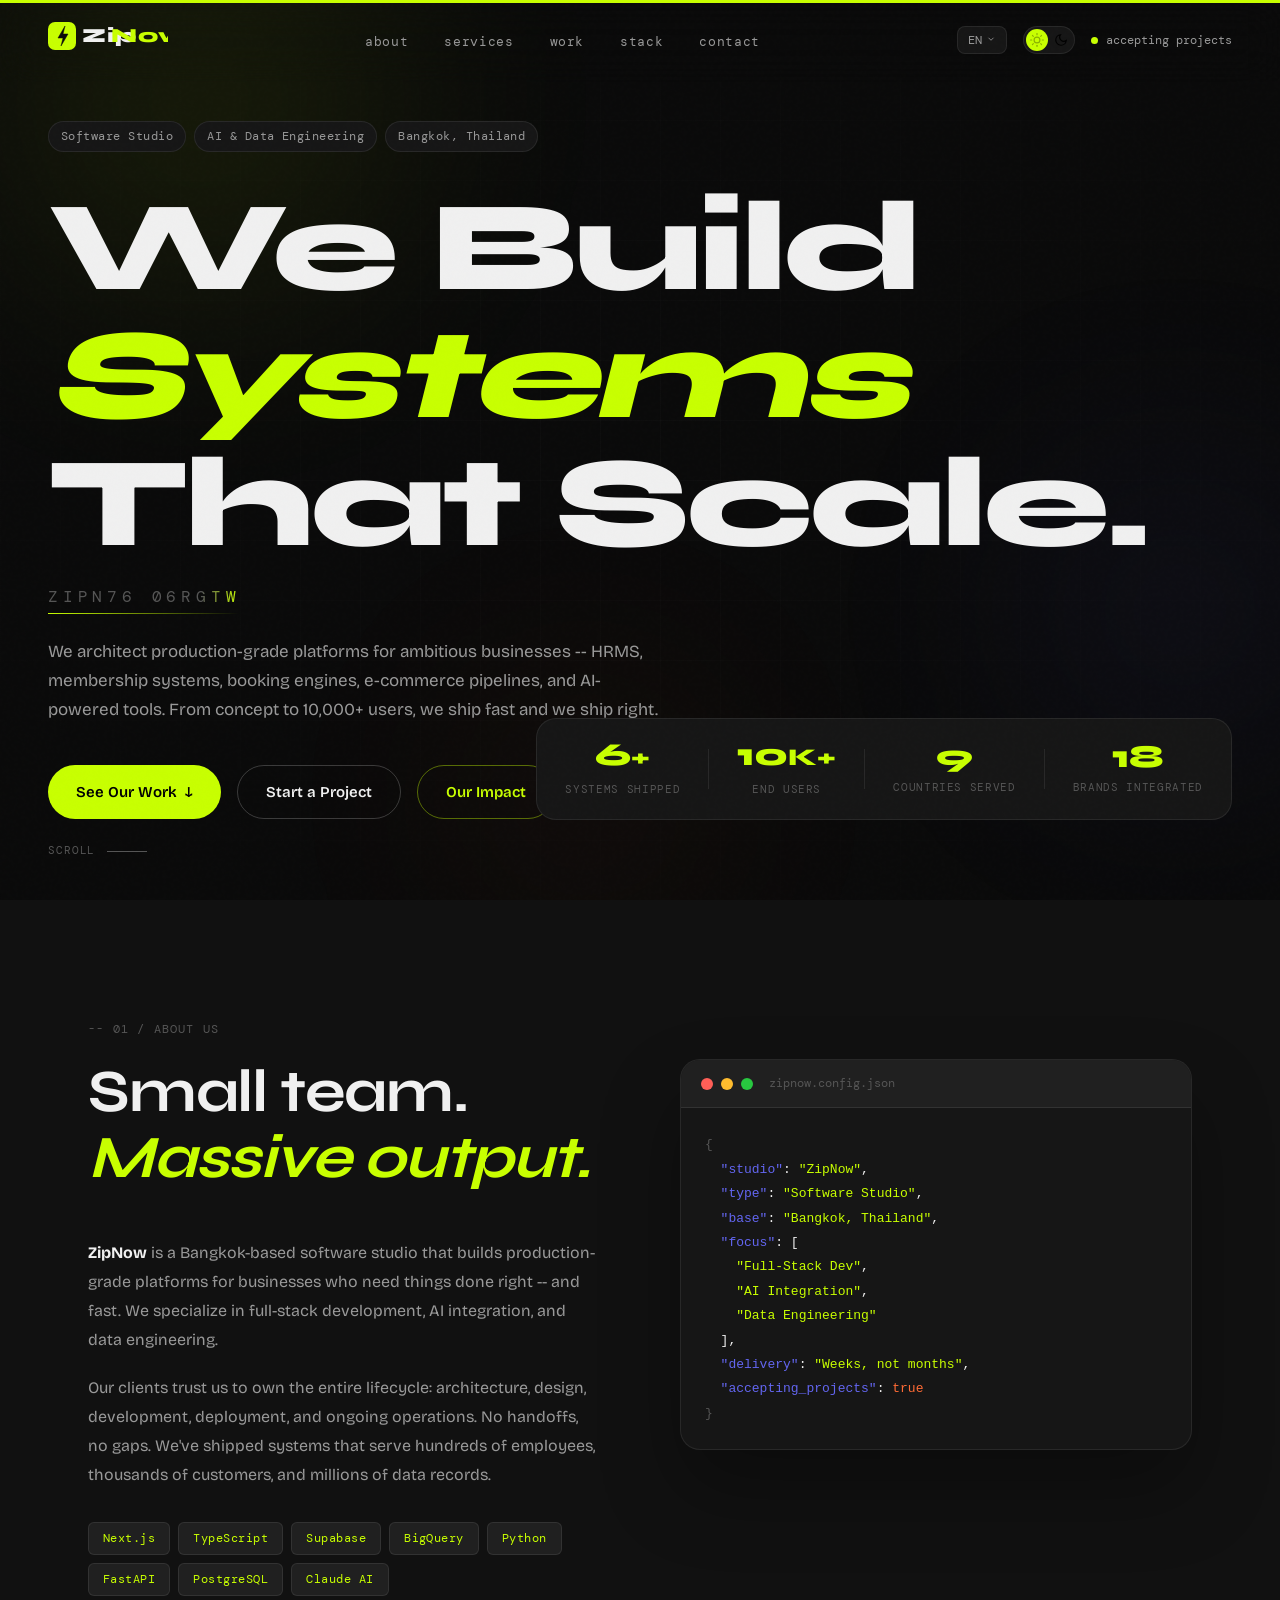
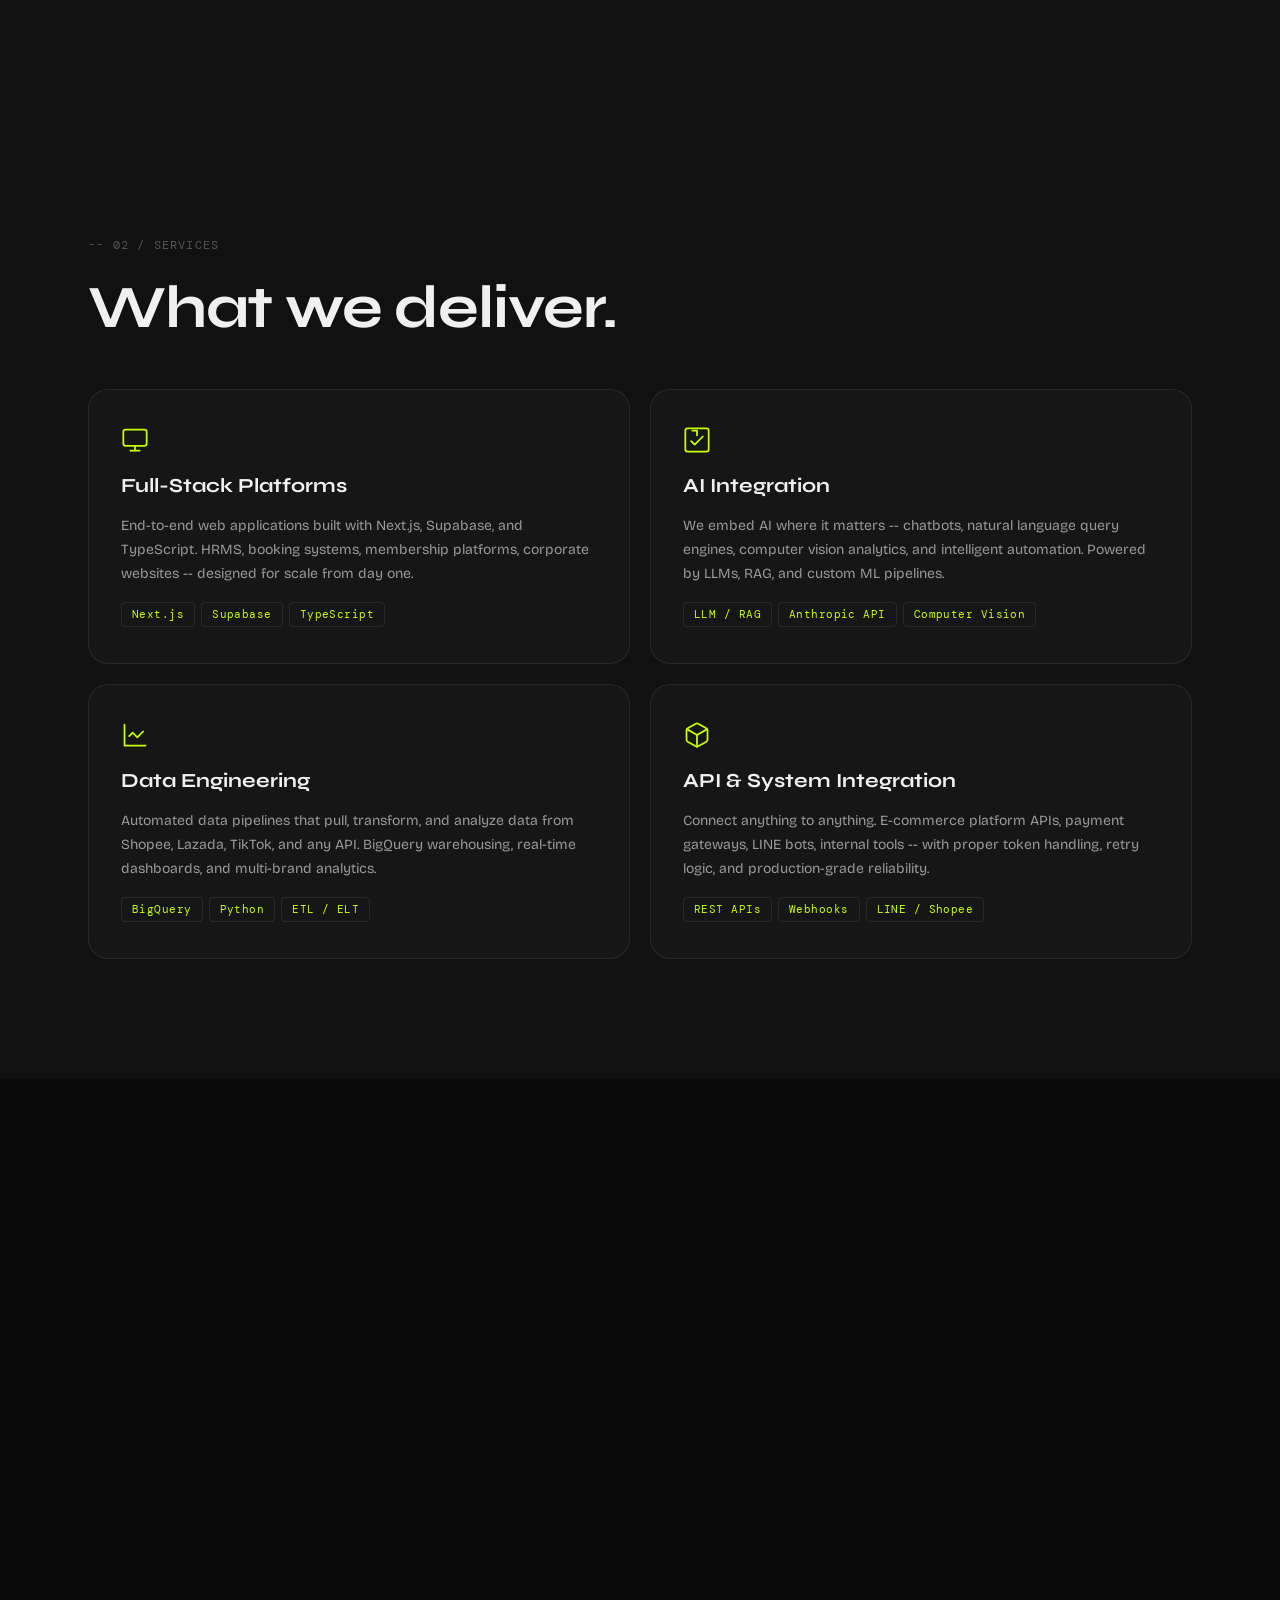
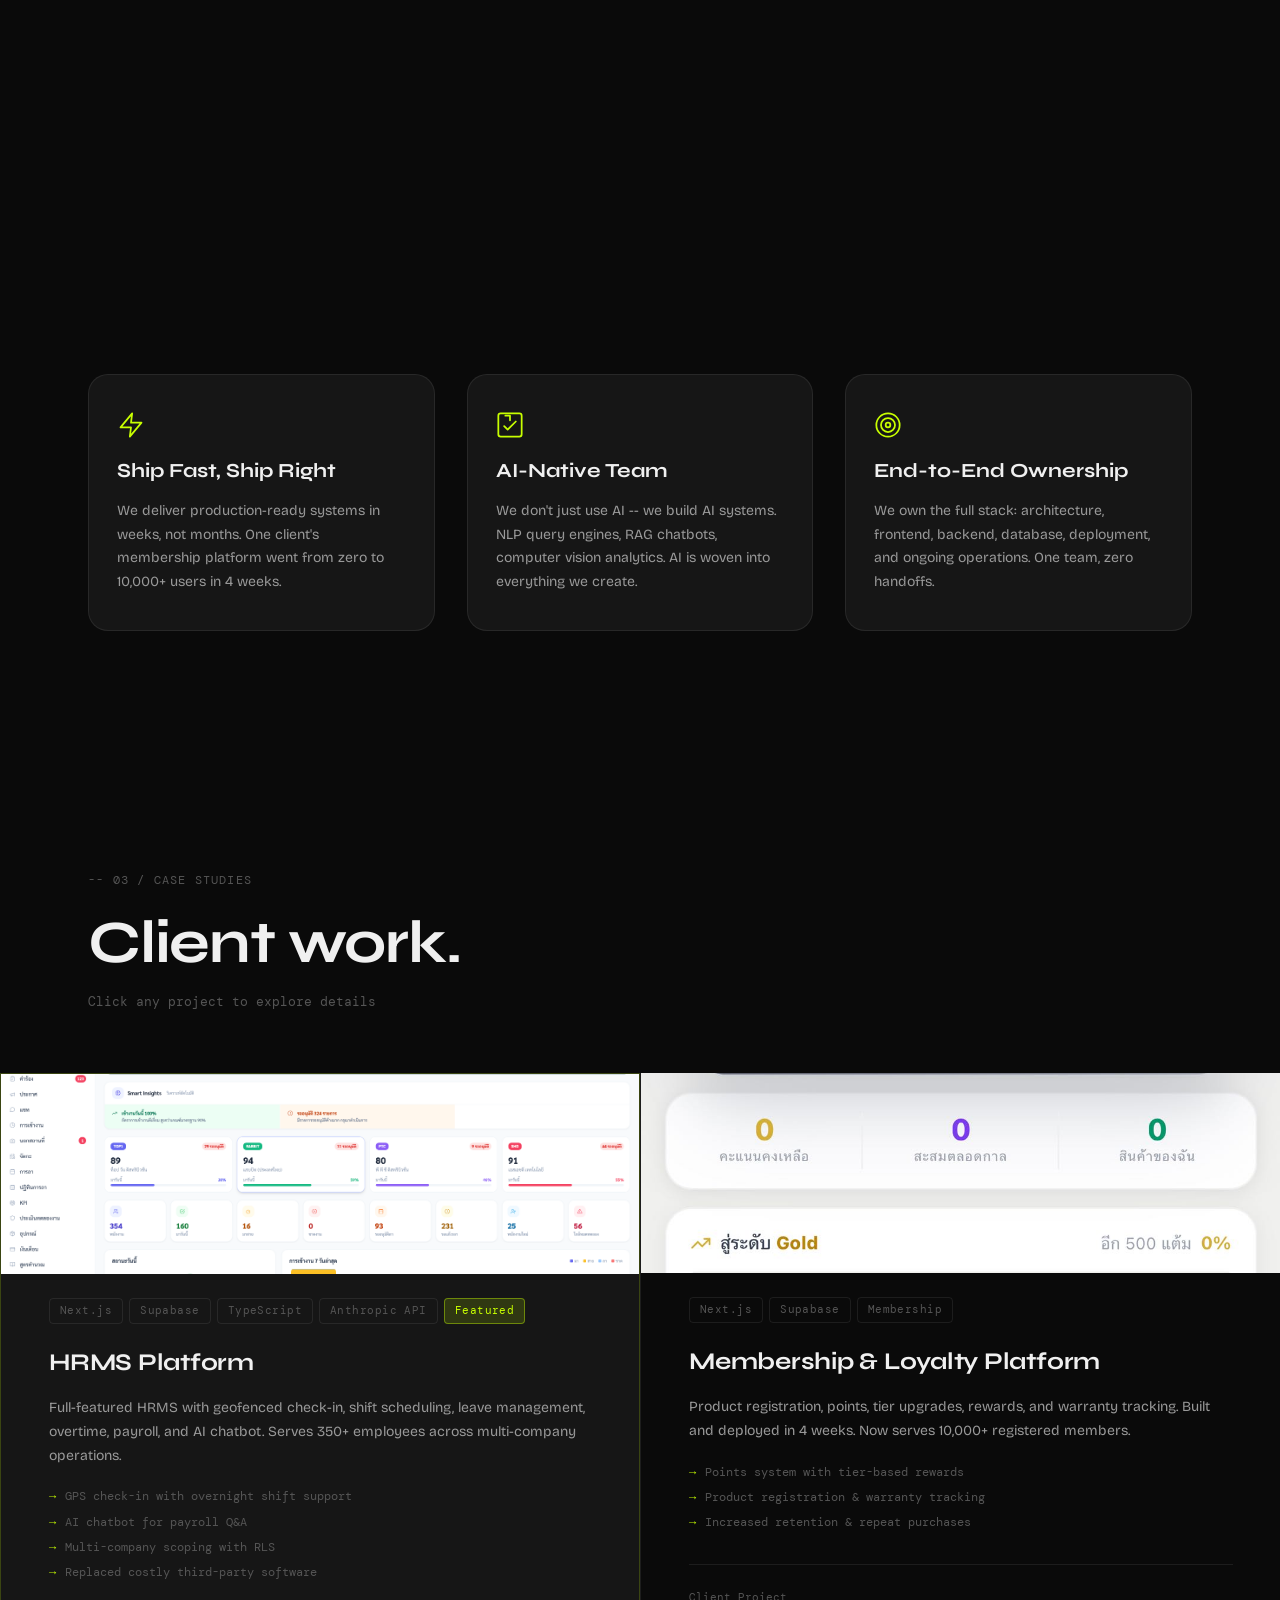
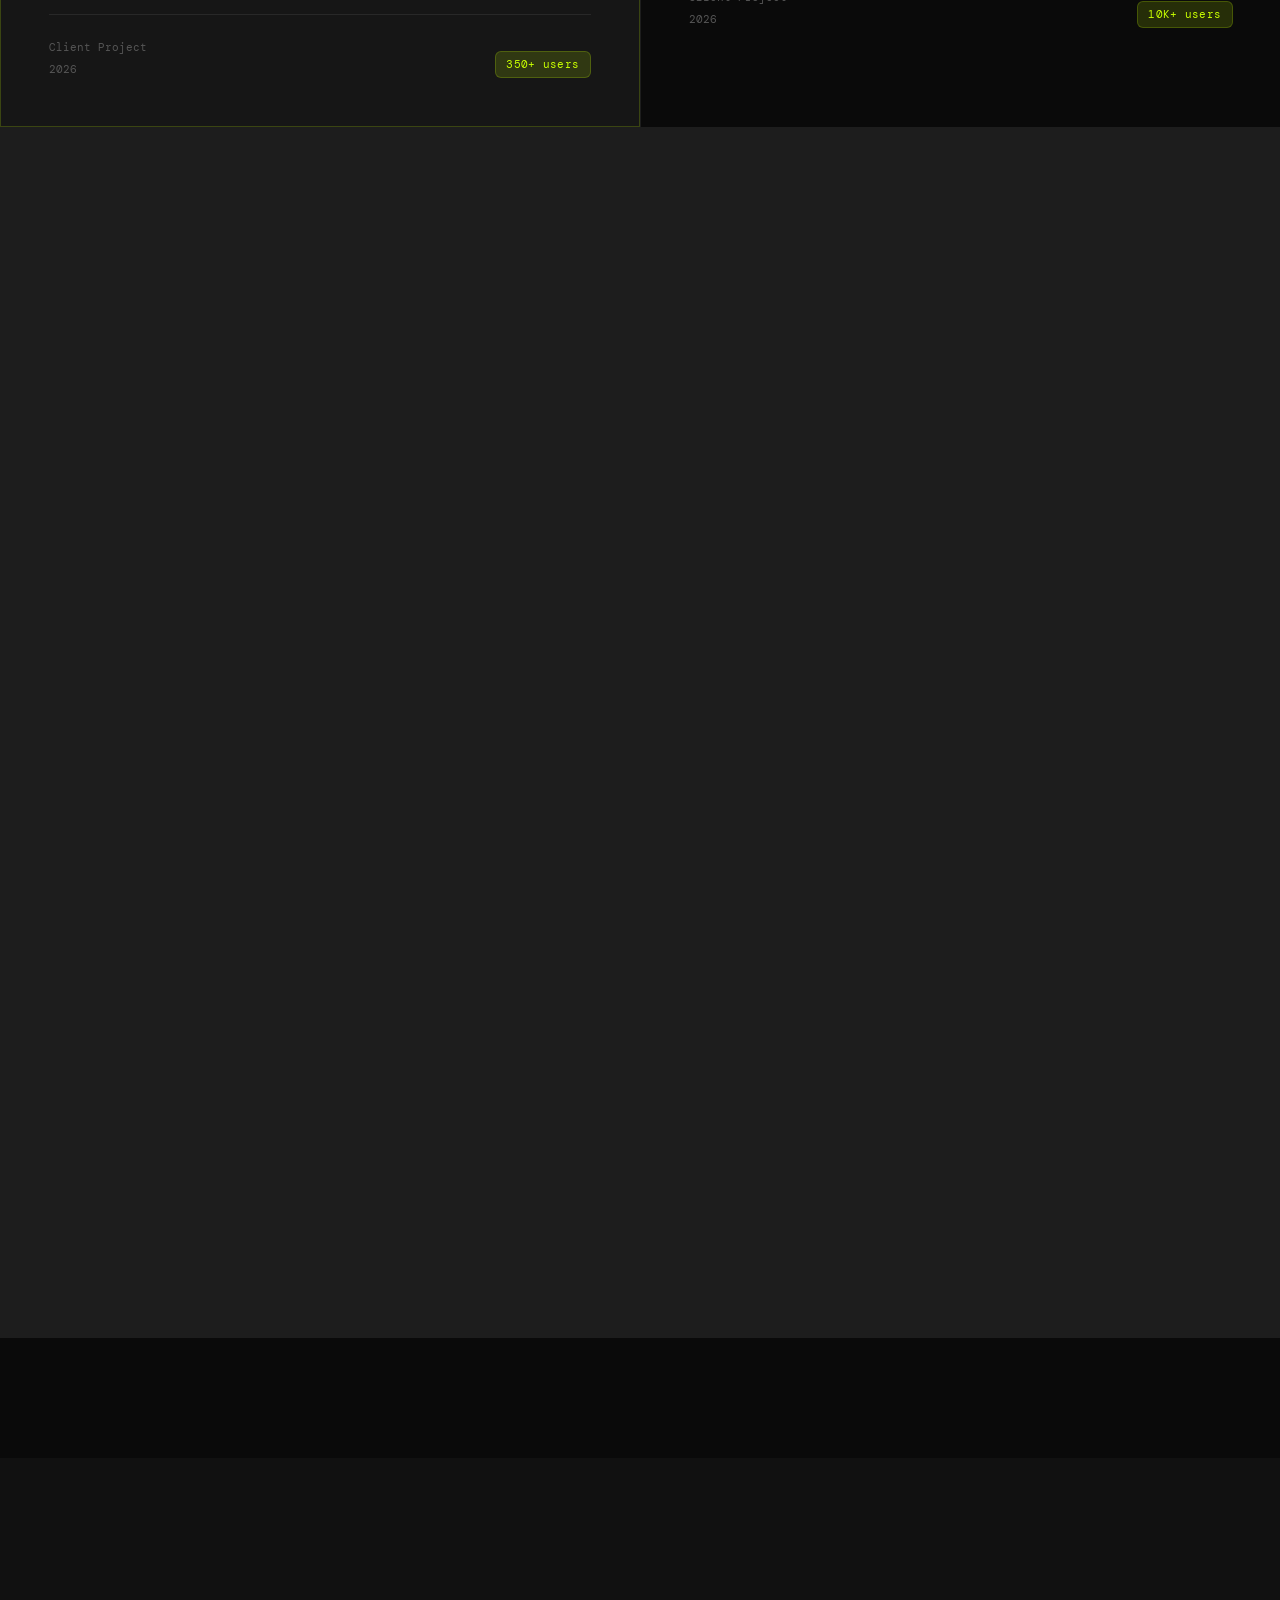
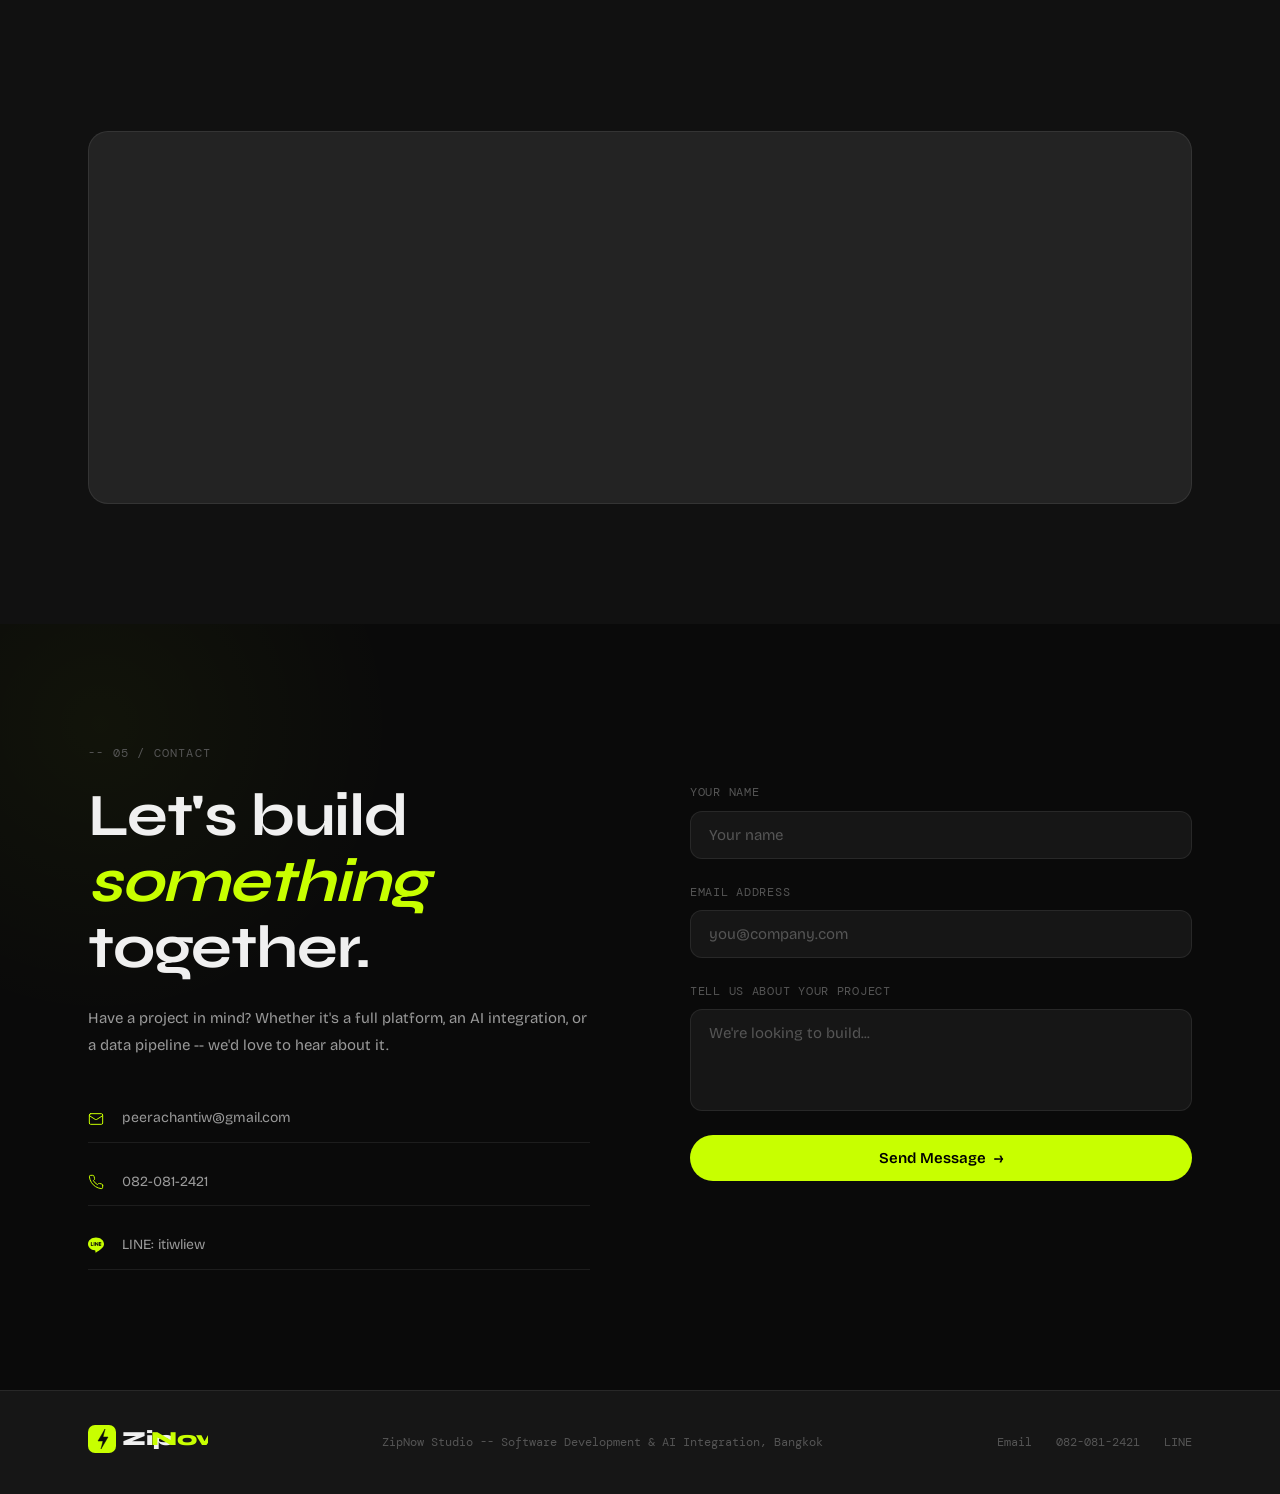
==== commit 2a15540f: "upe" ====
--- a/index.html
+++ b/index.html
@@ -3,8 +3,8 @@
 <head>
   <meta charset="UTF-8" />
   <meta name="viewport" content="width=device-width, initial-scale=1.0"/>
-  <title>GoodJob — We Build Systems That Scale</title>
-  <meta name="description" content="GoodJob is a Bangkok-based software studio specializing in AI-powered platforms, full-stack development, and data engineering. We ship production-grade systems fast.">
+  <title>ZipNow — We Build Systems That Scale</title>
+  <meta name="description" content="ZipNow is a Bangkok-based software studio specializing in AI-powered platforms, full-stack development, and data engineering. We ship production-grade systems fast.">
   <link rel="stylesheet" href="css/main.css" />
   <link rel="stylesheet" href="css/animations.css" />
   <link rel="preconnect" href="https://fonts.googleapis.com">
@@ -25,7 +25,14 @@
   <!-- Navigation -->
   <nav class="nav" id="nav">
     <div class="nav-logo">
-      <span class="logo-bracket">[</span>GoodJob<span class="logo-bracket">]</span>
+      <svg class="logo-svg" width="120" height="32" viewBox="0 0 120 32" fill="none" xmlns="http://www.w3.org/2000/svg">
+        <!-- Lightning bolt icon -->
+        <rect x="0" y="2" width="28" height="28" rx="7" fill="var(--accent)"/>
+        <path d="M17 6L10 18h5l-2 8 7-12h-5l2-8z" fill="var(--bg)" stroke="var(--bg)" stroke-width="0.5" stroke-linejoin="round"/>
+        <!-- Text -->
+        <text x="34" y="22" font-family="'Syne', sans-serif" font-weight="800" font-size="20" fill="currentColor">Zip</text>
+        <text x="63" y="22" font-family="'Syne', sans-serif" font-weight="800" font-size="20" fill="var(--accent)">Now</text>
+      </svg>
     </div>
     <ul class="nav-links">
       <li><a href="#about" data-i18n="nav.about">about</a></li>
@@ -89,7 +96,7 @@
         <span class="line line-3" data-i18n="hero.line3">That Scale.</span>
       </h1>
       <div class="hero-name">
-        <span class="hero-name-text">GOODJOB STUDIO</span>
+        <span class="hero-name-text">ZIPNOW STUDIO</span>
       </div>
       <p class="hero-sub" data-i18n="hero.sub">
         We architect production-grade platforms for ambitious businesses — HRMS, membership systems, booking engines, e-commerce pipelines, and AI-powered tools. From concept to 10,000+ users, we ship fast and we ship right.
@@ -134,7 +141,7 @@
       <div class="about-grid">
         <div class="about-text">
           <h2 class="section-title"><span data-i18n="about.title1">Small team.</span><br/><em data-i18n="about.title2">Massive output.</em></h2>
-          <p data-i18n="about.p1" data-i18n-html><strong>GoodJob</strong> is a Bangkok-based software studio that builds production-grade platforms for businesses who need things done right -- and fast. We specialize in full-stack development, AI integration, and data engineering.</p>
+          <p data-i18n="about.p1" data-i18n-html><strong>ZipNow</strong> is a Bangkok-based software studio that builds production-grade platforms for businesses who need things done right -- and fast. We specialize in full-stack development, AI integration, and data engineering.</p>
           <p data-i18n="about.p2" data-i18n-html>Our clients trust us to own the entire lifecycle: architecture, design, development, deployment, and ongoing operations. No handoffs, no gaps. We've shipped systems that serve hundreds of employees, thousands of customers, and millions of data records.</p>
           <div class="about-stack">
             <span>Next.js</span><span>TypeScript</span><span>Supabase</span><span>BigQuery</span><span>Python</span><span>FastAPI</span><span>PostgreSQL</span><span>Claude AI</span>
@@ -146,11 +153,11 @@
               <span class="dot red"></span>
               <span class="dot yellow"></span>
               <span class="dot green"></span>
-              <span class="terminal-title">goodjob.config.json</span>
+              <span class="terminal-title">zipnow.config.json</span>
             </div>
             <div class="terminal-body">
               <pre><code><span class="c-bracket">{</span>
-  <span class="c-key">"studio"</span>: <span class="c-str">"GoodJob"</span>,
+  <span class="c-key">"studio"</span>: <span class="c-str">"ZipNow"</span>,
   <span class="c-key">"type"</span>: <span class="c-str">"Software Studio"</span>,
   <span class="c-key">"base"</span>: <span class="c-str">"Bangkok, Thailand"</span>,
   <span class="c-key">"focus"</span>: [
@@ -285,8 +292,8 @@
       <article class="project-card card-featured" data-index="01" data-project="hrms">
         <div class="project-preview">
           <div class="preview-placeholder" style="background: linear-gradient(135deg, #1a1a2e 0%, #16213e 50%, #0f3460 100%)">
+            <img src="images/hrms/preview.png" alt="HRMS Platform Preview" class="preview-img" loading="lazy" />
             <div class="preview-overlay"><span class="preview-expand">&#8599; View Case Study</span></div>
-            <div class="preview-mockup"><div class="mockup-bar"></div><div class="mockup-content"><div class="mockup-sidebar"></div><div class="mockup-main"><div class="mockup-line w80"></div><div class="mockup-line w60"></div><div class="mockup-grid-3"><div class="mockup-card-sm"></div><div class="mockup-card-sm"></div><div class="mockup-card-sm"></div></div><div class="mockup-table"><div class="mockup-row"></div><div class="mockup-row"></div><div class="mockup-row"></div></div></div></div></div>
           </div>
         </div>
         <div class="project-tag-row">
@@ -312,8 +319,8 @@
       <article class="project-card" data-index="02" data-project="dreame">
         <div class="project-preview">
           <div class="preview-placeholder" style="background: linear-gradient(135deg, #0d1b2a 0%, #1b263b 50%, #415a77 100%)">
+            <img src="images/dreame/preview.png" alt="Membership Platform Preview" class="preview-img" loading="lazy" />
             <div class="preview-overlay"><span class="preview-expand">&#8599; View Case Study</span></div>
-            <div class="preview-mockup"><div class="mockup-bar"></div><div class="mockup-content"><div class="mockup-main" style="width:100%"><div class="mockup-hero-block"></div><div class="mockup-grid-3"><div class="mockup-card-sm"></div><div class="mockup-card-sm"></div><div class="mockup-card-sm"></div></div><div class="mockup-line w80"></div><div class="mockup-progress"></div></div></div></div>
           </div>
         </div>
         <div class="project-tag-row"><span class="proj-tag">Next.js</span><span class="proj-tag">Supabase</span><span class="proj-tag">Membership</span></div>
@@ -336,8 +343,8 @@
       <article class="project-card card-dark" data-index="03" data-project="70mai">
         <div class="project-preview">
           <div class="preview-placeholder" style="background: linear-gradient(135deg, #2d3436 0%, #636e72 50%, #b2bec3 100%)">
+            <img src="images/70mai/preview.png" alt="Booking System Preview" class="preview-img" loading="lazy" />
             <div class="preview-overlay"><span class="preview-expand">&#8599; View Case Study</span></div>
-            <div class="preview-mockup"><div class="mockup-bar"></div><div class="mockup-content"><div class="mockup-main" style="width:100%"><div class="mockup-line w60"></div><div class="mockup-calendar"></div><div class="mockup-grid-2"><div class="mockup-card-sm"></div><div class="mockup-card-sm"></div></div></div></div></div>
           </div>
         </div>
         <div class="project-tag-row"><span class="proj-tag">Next.js</span><span class="proj-tag">Booking</span><span class="proj-tag">Supabase</span></div>
@@ -362,8 +369,8 @@
       <article class="project-card" data-index="04" data-project="shd">
         <div class="project-preview">
           <div class="preview-placeholder" style="background: linear-gradient(135deg, #1a1a2e 0%, #e94560 30%, #533483 100%)">
+            <img src="images/shd/preview.png" alt="Corporate & Careers Preview" class="preview-img" loading="lazy" />
             <div class="preview-overlay"><span class="preview-expand">&#8599; View Case Study</span></div>
-            <div class="preview-mockup"><div class="mockup-bar"></div><div class="mockup-content"><div class="mockup-main" style="width:100%"><div class="mockup-hero-block"></div><div class="mockup-line w80"></div><div class="mockup-line w60"></div><div class="mockup-grid-3"><div class="mockup-card-sm"></div><div class="mockup-card-sm"></div><div class="mockup-card-sm"></div></div></div></div></div>
           </div>
         </div>
         <div class="project-tag-row"><span class="proj-tag">Next.js</span><span class="proj-tag">Multilingual</span><span class="proj-tag">Recruitment</span></div>
@@ -389,8 +396,8 @@
       <article class="project-card card-featured" data-index="05" data-project="ecom">
         <div class="project-preview">
           <div class="preview-placeholder" style="background: linear-gradient(135deg, #0c0032 0%, #190061 50%, #240090 100%)">
+            <img src="images/ecom/preview.png" alt="E-Commerce Data Platform Preview" class="preview-img" loading="lazy" />
             <div class="preview-overlay"><span class="preview-expand">&#8599; View Case Study</span></div>
-            <div class="preview-mockup"><div class="mockup-bar"></div><div class="mockup-content"><div class="mockup-main" style="width:100%"><div class="mockup-line w60"></div><div class="mockup-chart"></div><div class="mockup-grid-3"><div class="mockup-card-sm"></div><div class="mockup-card-sm"></div><div class="mockup-card-sm"></div></div></div></div></div>
           </div>
         </div>
         <div class="project-tag-row"><span class="proj-tag">BigQuery</span><span class="proj-tag">Python</span><span class="proj-tag">Shopee API</span><span class="proj-tag">Lazada API</span><span class="proj-tag">TikTok API</span></div>
@@ -409,30 +416,7 @@
         </div>
       </article>
 
-      <!-- AI Query Engine -->
-      <article class="project-card card-dark" data-index="06" data-project="ai">
-        <div class="project-preview">
-          <div class="preview-placeholder" style="background: linear-gradient(135deg, #141e30 0%, #243b55 100%)">
-            <div class="preview-overlay"><span class="preview-expand">&#8599; View Case Study</span></div>
-            <div class="preview-mockup"><div class="mockup-bar"></div><div class="mockup-content"><div class="mockup-main" style="width:100%"><div class="mockup-chat"><div class="mockup-bubble-left"></div><div class="mockup-bubble-right"></div><div class="mockup-bubble-left"></div></div><div class="mockup-input-bar"></div></div></div></div>
-          </div>
-        </div>
-        <div class="project-tag-row"><span class="proj-tag">Anthropic API</span><span class="proj-tag">BigQuery</span><span class="proj-tag">NLP</span></div>
-        <div class="project-content">
-          <h3 class="project-title" data-i18n="proj.ai.title">AI Query Engine</h3>
-          <p class="project-desc" data-i18n="proj.ai.desc">Natural language to SQL engine. Business teams query e-commerce data in Thai or English without writing SQL. Claude AI-powered summarization.</p>
-          <ul class="project-highlights">
-            <li>Thai & English NLP support</li>
-            <li>SQL injection prevention via allowlist</li>
-            <li>Schema-aware context injection</li>
-            <li>Result summarization with Claude AI</li>
-          </ul>
-        </div>
-        <div class="project-footer">
-          <div class="project-meta"><span data-i18n="proj.client">Client Project</span><span>2025</span></div>
-          <div class="project-badge-row"><span class="project-badge badge-ai">AI-Powered</span></div>
-        </div>
-      </article>
+
 
     </div>
   </section>
@@ -485,8 +469,15 @@
   <!-- Footer -->
   <footer class="footer">
     <div class="container footer-inner">
-      <div class="footer-logo"><span class="logo-bracket">[</span>GoodJob<span class="logo-bracket">]</span></div>
-      <p class="footer-copy" data-i18n="footer.copy">&copy; 2025 GoodJob Studio -- Software Development & AI Integration, Bangkok</p>
+      <div class="footer-logo">
+        <svg class="logo-svg" width="120" height="32" viewBox="0 0 120 32" fill="none" xmlns="http://www.w3.org/2000/svg">
+          <rect x="0" y="2" width="28" height="28" rx="7" fill="var(--accent)"/>
+          <path d="M17 6L10 18h5l-2 8 7-12h-5l2-8z" fill="var(--bg)" stroke="var(--bg)" stroke-width="0.5" stroke-linejoin="round"/>
+          <text x="34" y="22" font-family="'Syne', sans-serif" font-weight="800" font-size="20" fill="currentColor">Zip</text>
+          <text x="63" y="22" font-family="'Syne', sans-serif" font-weight="800" font-size="20" fill="var(--accent)">Now</text>
+        </svg>
+      </div>
+      <p class="footer-copy" data-i18n="footer.copy">&copy; 2025 ZipNow Studio -- Software Development & AI Integration, Bangkok</p>
       <div class="footer-links">
         <a href="mailto:peerachantiw@gmail.com">Email</a>
         <a href="tel:+66820812421">082-081-2421</a>
@@ -521,6 +512,23 @@
     </div>
   </div>
 
+  <!-- LIGHTBOX -->
+  <div class="lightbox" id="lightbox">
+    <div class="lightbox-backdrop"></div>
+    <button class="lightbox-close" id="lightboxClose" aria-label="Close">&times;</button>
+    <button class="lightbox-nav lightbox-prev" id="lightboxPrev" aria-label="Previous">
+      <svg width="24" height="24" viewBox="0 0 24 24" fill="none" stroke="currentColor" stroke-width="2" stroke-linecap="round"><polyline points="15 18 9 12 15 6"/></svg>
+    </button>
+    <button class="lightbox-nav lightbox-next" id="lightboxNext" aria-label="Next">
+      <svg width="24" height="24" viewBox="0 0 24 24" fill="none" stroke="currentColor" stroke-width="2" stroke-linecap="round"><polyline points="9 6 15 12 9 18"/></svg>
+    </button>
+    <div class="lightbox-stage" id="lightboxStage">
+      <img class="lightbox-img" id="lightboxImg" src="" alt="" />
+    </div>
+    <div class="lightbox-counter" id="lightboxCounter"></div>
+    <div class="lightbox-strip" id="lightboxStrip"></div>
+  </div>
+
   <script src="js/i18n.js"></script>
   <script src="js/main.js"></script>
 </body>
--- a/css/main.css
+++ b/css/main.css
@@ -142,7 +142,7 @@
     font-family: var(--font-body);
     font-size: 16px;
     line-height: 1.6;
-    cursor: none;
+    cursor: default;
     transition: background 0.5s, color 0.5s;
   }
 
@@ -224,36 +224,11 @@
 
 /* ── Custom Cursor ─────────────────────── */
 .cursor {
-  width: 12px;
-  height: 12px;
-  background: var(--accent);
-  border-radius: 50%;
-  position: fixed;
-  pointer-events: none;
-  z-index: 10000;
-  transform: translate(-50%, -50%);
-  transition: width 0.3s var(--spring), height 0.3s var(--spring), background 0.2s;
-  mix-blend-mode: difference;
-
-  @media (pointer: coarse) {
-    display: none;
-  }
+  display: none;
 }
 
 .cursor-trail {
-  width: 36px;
-  height: 36px;
-  border: 1px solid color-mix(in oklch, var(--accent) 30%, transparent);
-  border-radius: 50%;
-  position: fixed;
-  pointer-events: none;
-  z-index: 9998;
-  transform: translate(-50%, -50%);
-  transition: width 0.3s var(--spring), height 0.3s var(--spring), border-color 0.2s;
-
-  @media (pointer: coarse) {
-    display: none;
-  }
+  display: none;
 }
 
 /* Cursor scales on hover via JS + this class */
@@ -1817,6 +1792,21 @@
   overflow: hidden;
 }
 
+.preview-img {
+  position: absolute;
+  top: 0;
+  left: 0;
+  width: 100%;
+  height: 100%;
+  object-fit: cover;
+  z-index: 1;
+  transition: transform 0.5s cubic-bezier(0.22, 1, 0.36, 1), opacity 0.4s ease;
+}
+
+.project-card:hover .preview-img {
+  transform: scale(1.05);
+}
+
 .preview-overlay {
   position: absolute;
   inset: 0;
@@ -2365,15 +2355,16 @@
 }
 
 .modal-gallery {
-  padding: 32px;
+  padding: 24px;
   display: flex;
   flex-direction: column;
   gap: 12px;
 }
 
+/* ── Main preview — adapts to image ratio ── */
 .modal-img-main {
   width: 100%;
-  aspect-ratio: 16/10;
+  max-height: 55vh;
   background: var(--surface);
   border: 1px solid var(--border);
   border-radius: var(--radius);
@@ -2395,6 +2386,30 @@
   font-family: var(--font-mono);
   font-size: 12px;
   color: var(--text-3);
+  position: relative;
+}
+
+.modal-img-main img {
+  width: 100%;
+  height: auto;
+  max-height: 55vh;
+  object-fit: contain;
+  display: block;
+  transition: opacity 0.3s ease;
+}
+
+/* phone screenshots get centered nicely */
+.modal-img-main.is-portrait {
+  background: var(--bg);
+}
+
+.modal-img-main.is-portrait img {
+  width: auto;
+  max-width: 60%;
+  height: 100%;
+  max-height: 55vh;
+  object-fit: contain;
+  margin: 0 auto;
 }
 
 .modal-placeholder-icon {
@@ -2402,29 +2417,68 @@
   opacity: 0.3;
 }
 
+/* ── Thumb strip — horizontal scroll ── */
 .modal-img-thumbs {
-  display: grid;
-  grid-template-columns: repeat(3, 1fr);
+  display: flex;
   gap: 8px;
-}
-
+  overflow-x: auto;
+  overflow-y: hidden;
+  scroll-snap-type: x mandatory;
+  scrollbar-width: thin;
+  scrollbar-color: var(--accent) transparent;
+  padding: 4px 0 8px;
+  -webkit-overflow-scrolling: touch;
+}
+
+.modal-img-thumbs::-webkit-scrollbar {
+  height: 4px;
+}
+
+.modal-img-thumbs::-webkit-scrollbar-track {
+  background: transparent;
+}
+
+.modal-img-thumbs::-webkit-scrollbar-thumb {
+  background: var(--accent);
+  border-radius: 4px;
+}
+
+/* ── Each thumb — auto-sizes from image ratio ── */
 .modal-thumb {
-  aspect-ratio: 16/10;
+  flex: 0 0 auto;
+  height: 80px;
   background: var(--surface);
-  border: 1px solid var(--border);
+  border: 2px solid transparent;
   border-radius: 8px;
-  display: flex;
-  align-items: center;
-  justify-content: center;
-  font-size: 20px;
-  opacity: 0.4;
+  overflow: hidden;
   cursor: pointer;
-  transition: all 0.2s;
-
-  &:hover, &.active {
-    opacity: 1;
-    border-color: var(--accent);
-  }
+  position: relative;
+  scroll-snap-align: start;
+  transition: border-color 0.25s, transform 0.25s, box-shadow 0.25s;
+}
+
+/* phone thumb = narrow & tall feel */
+.modal-thumb.is-portrait {
+  height: 100px;
+  border-radius: 10px;
+}
+
+.modal-thumb img {
+  height: 100%;
+  width: auto;
+  display: block;
+  object-fit: cover;
+}
+
+.modal-thumb:hover {
+  transform: translateY(-2px);
+  box-shadow: 0 4px 16px rgba(0,0,0,0.35);
+  border-color: rgba(255,255,255,0.25);
+}
+
+.modal-thumb.active {
+  border-color: var(--accent);
+  box-shadow: 0 0 0 3px color-mix(in srgb, var(--accent) 25%, transparent);
 }
 
 .modal-details {
@@ -2488,7 +2542,7 @@
   position: relative;
 
   &::before {
-    content: '\\2713';
+    content: '\2713';
     position: absolute;
     left: 0;
     color: var(--accent);
@@ -2575,3 +2629,192 @@
   .btn { cursor: pointer; }
   .project-card { cursor: pointer; }
 }
+
+/* ══════════════════════════════════════════
+   LIGHTBOX — full-screen image viewer
+   ══════════════════════════════════════════ */
+.lightbox {
+  position: fixed;
+  inset: 0;
+  z-index: 10010;
+  display: flex;
+  flex-direction: column;
+  align-items: center;
+  justify-content: center;
+  opacity: 0;
+  visibility: hidden;
+  transition: opacity 0.3s ease, visibility 0.3s ease;
+  cursor: default;
+}
+
+.lightbox.open {
+  opacity: 1;
+  visibility: visible;
+}
+
+.lightbox-backdrop {
+  position: absolute;
+  inset: 0;
+  background: rgba(0, 0, 0, 0.92);
+  backdrop-filter: blur(20px);
+  -webkit-backdrop-filter: blur(20px);
+}
+
+/* close button */
+.lightbox-close {
+  position: absolute;
+  top: 16px;
+  right: 20px;
+  z-index: 3;
+  background: rgba(255,255,255,0.08);
+  border: 1px solid rgba(255,255,255,0.12);
+  color: #fff;
+  font-size: 28px;
+  width: 44px;
+  height: 44px;
+  border-radius: 50%;
+  cursor: pointer;
+  display: flex;
+  align-items: center;
+  justify-content: center;
+  transition: background 0.2s, transform 0.2s;
+}
+
+.lightbox-close:hover {
+  background: rgba(255,255,255,0.15);
+  transform: scale(1.1);
+}
+
+/* nav arrows */
+.lightbox-nav {
+  position: absolute;
+  top: 50%;
+  transform: translateY(-50%);
+  z-index: 3;
+  background: rgba(255,255,255,0.06);
+  border: 1px solid rgba(255,255,255,0.1);
+  color: #fff;
+  width: 48px;
+  height: 48px;
+  border-radius: 50%;
+  cursor: pointer;
+  display: flex;
+  align-items: center;
+  justify-content: center;
+  transition: background 0.2s, transform 0.2s;
+}
+
+.lightbox-nav:hover {
+  background: rgba(255,255,255,0.15);
+  transform: translateY(-50%) scale(1.1);
+}
+
+.lightbox-prev { left: 16px; }
+.lightbox-next { right: 16px; }
+
+.lightbox-nav.disabled {
+  opacity: 0.2;
+  pointer-events: none;
+}
+
+/* main image stage */
+.lightbox-stage {
+  position: relative;
+  z-index: 2;
+  display: flex;
+  align-items: center;
+  justify-content: center;
+  max-width: calc(100vw - 140px);
+  max-height: calc(100vh - 160px);
+  flex: 1 1 auto;
+}
+
+.lightbox-img {
+  max-width: 100%;
+  max-height: calc(100vh - 160px);
+  object-fit: contain;
+  border-radius: 8px;
+  box-shadow: 0 8px 40px rgba(0,0,0,0.5);
+  transition: opacity 0.25s ease, transform 0.3s ease;
+  user-select: none;
+  -webkit-user-drag: none;
+}
+
+.lightbox-img.loading {
+  opacity: 0;
+  transform: scale(0.95);
+}
+
+/* counter */
+.lightbox-counter {
+  position: absolute;
+  top: 20px;
+  left: 50%;
+  transform: translateX(-50%);
+  z-index: 3;
+  color: rgba(255,255,255,0.5);
+  font-family: var(--font-mono);
+  font-size: 13px;
+  letter-spacing: 2px;
+}
+
+/* bottom thumbnail strip */
+.lightbox-strip {
+  position: absolute;
+  bottom: 16px;
+  left: 50%;
+  transform: translateX(-50%);
+  z-index: 3;
+  display: flex;
+  gap: 6px;
+  max-width: 80vw;
+  overflow-x: auto;
+  padding: 6px 8px;
+  background: rgba(0,0,0,0.5);
+  border-radius: 12px;
+  border: 1px solid rgba(255,255,255,0.06);
+  scrollbar-width: none;
+}
+
+.lightbox-strip::-webkit-scrollbar {
+  display: none;
+}
+
+.lightbox-strip-thumb {
+  flex: 0 0 auto;
+  height: 52px;
+  border-radius: 6px;
+  overflow: hidden;
+  cursor: pointer;
+  border: 2px solid transparent;
+  opacity: 0.45;
+  transition: opacity 0.2s, border-color 0.2s, transform 0.2s;
+}
+
+.lightbox-strip-thumb img {
+  height: 100%;
+  width: auto;
+  display: block;
+  object-fit: cover;
+}
+
+.lightbox-strip-thumb:hover {
+  opacity: 0.8;
+  transform: translateY(-2px);
+}
+
+.lightbox-strip-thumb.active {
+  opacity: 1;
+  border-color: var(--accent);
+}
+
+/* mobile adjustments */
+@media (max-width: 640px) {
+  .lightbox-stage {
+    max-width: calc(100vw - 20px);
+    max-height: calc(100vh - 140px);
+  }
+  .lightbox-nav { display: none; }
+  .lightbox-strip { max-width: 95vw; }
+  .lightbox-img { border-radius: 4px; }
+}
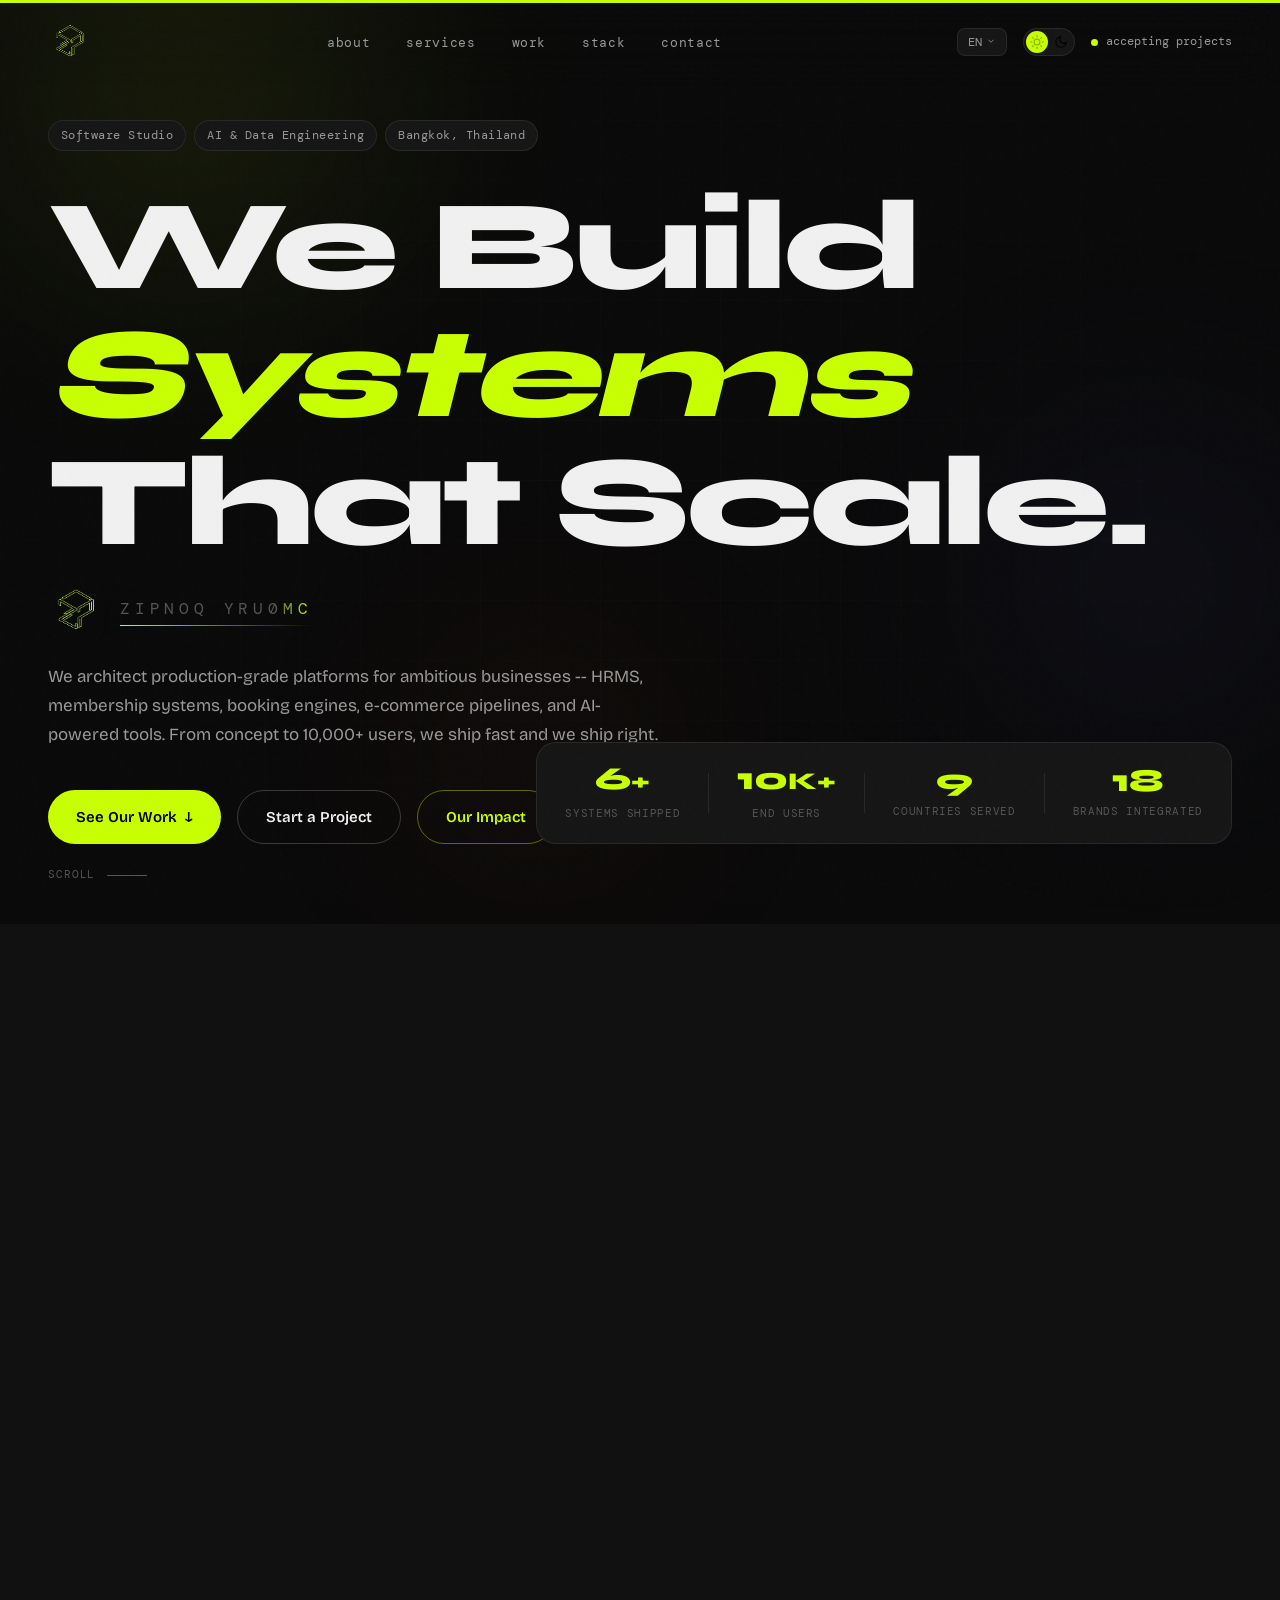
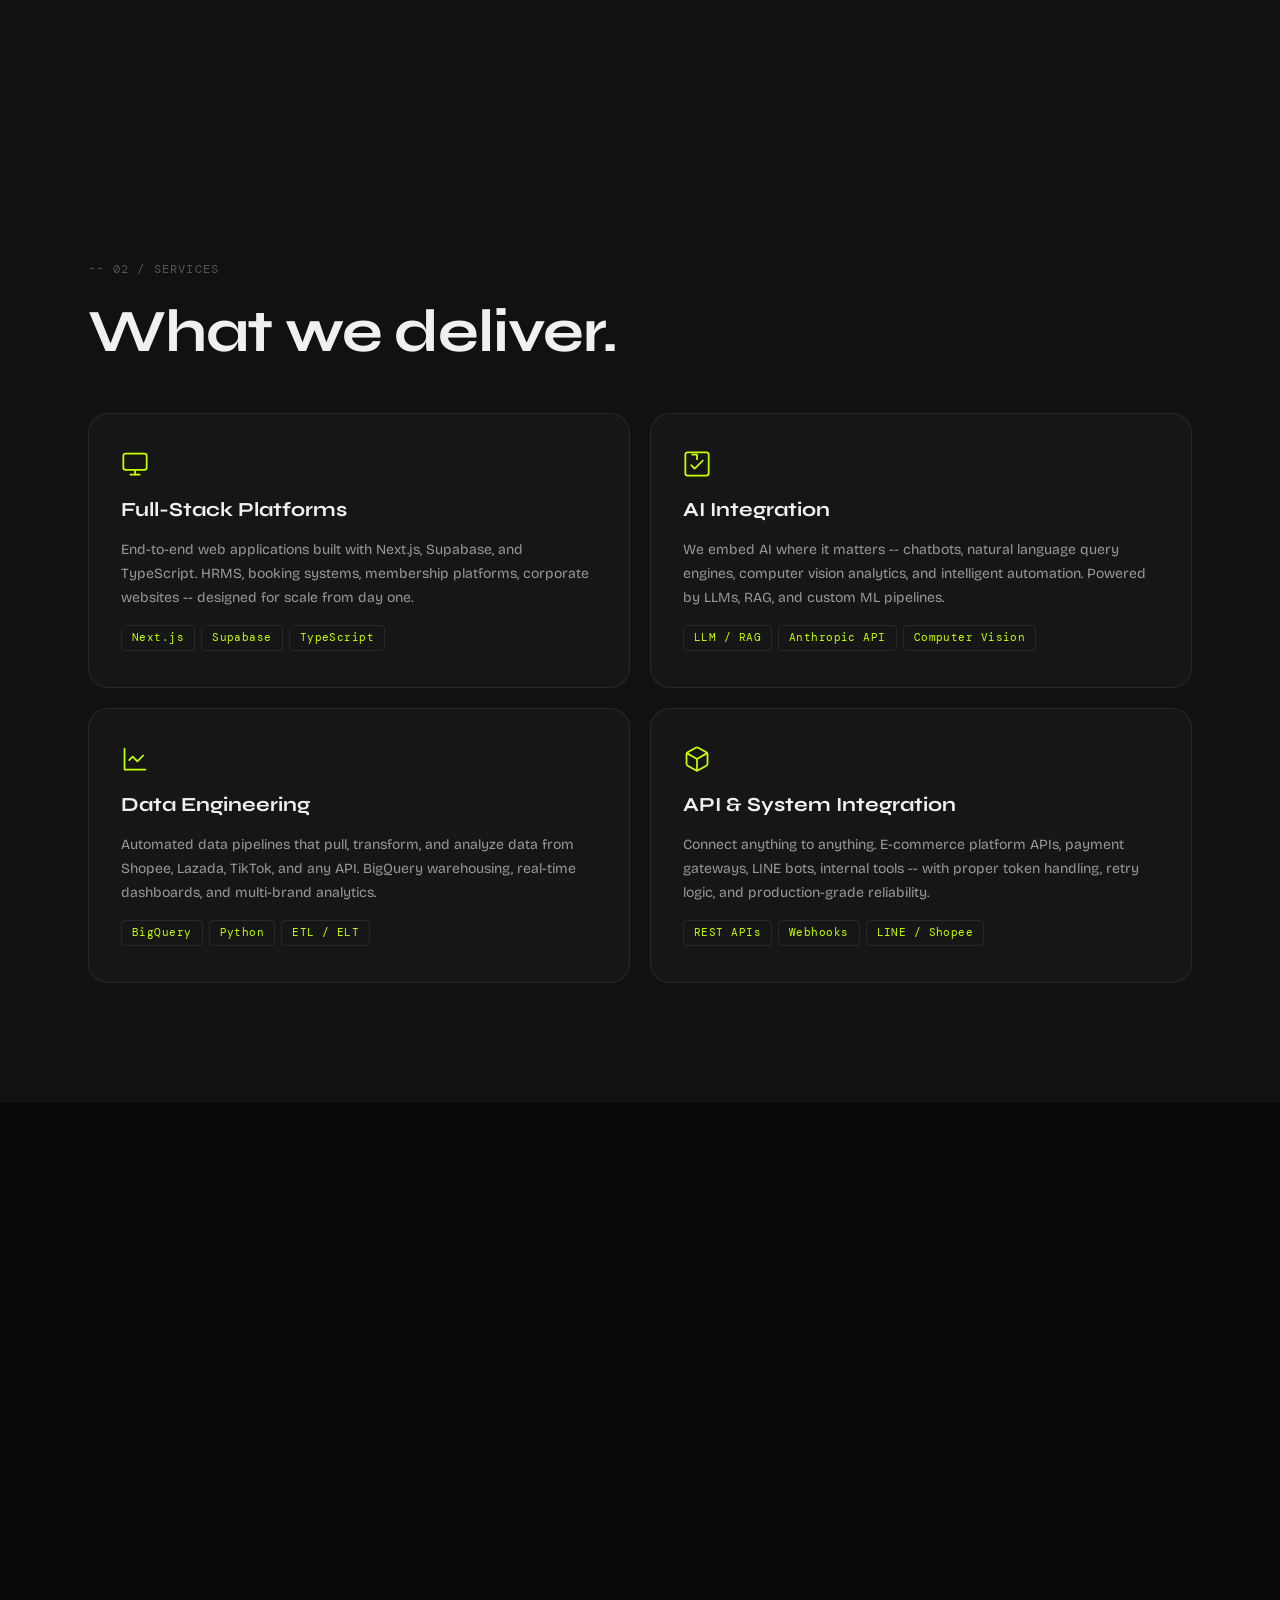
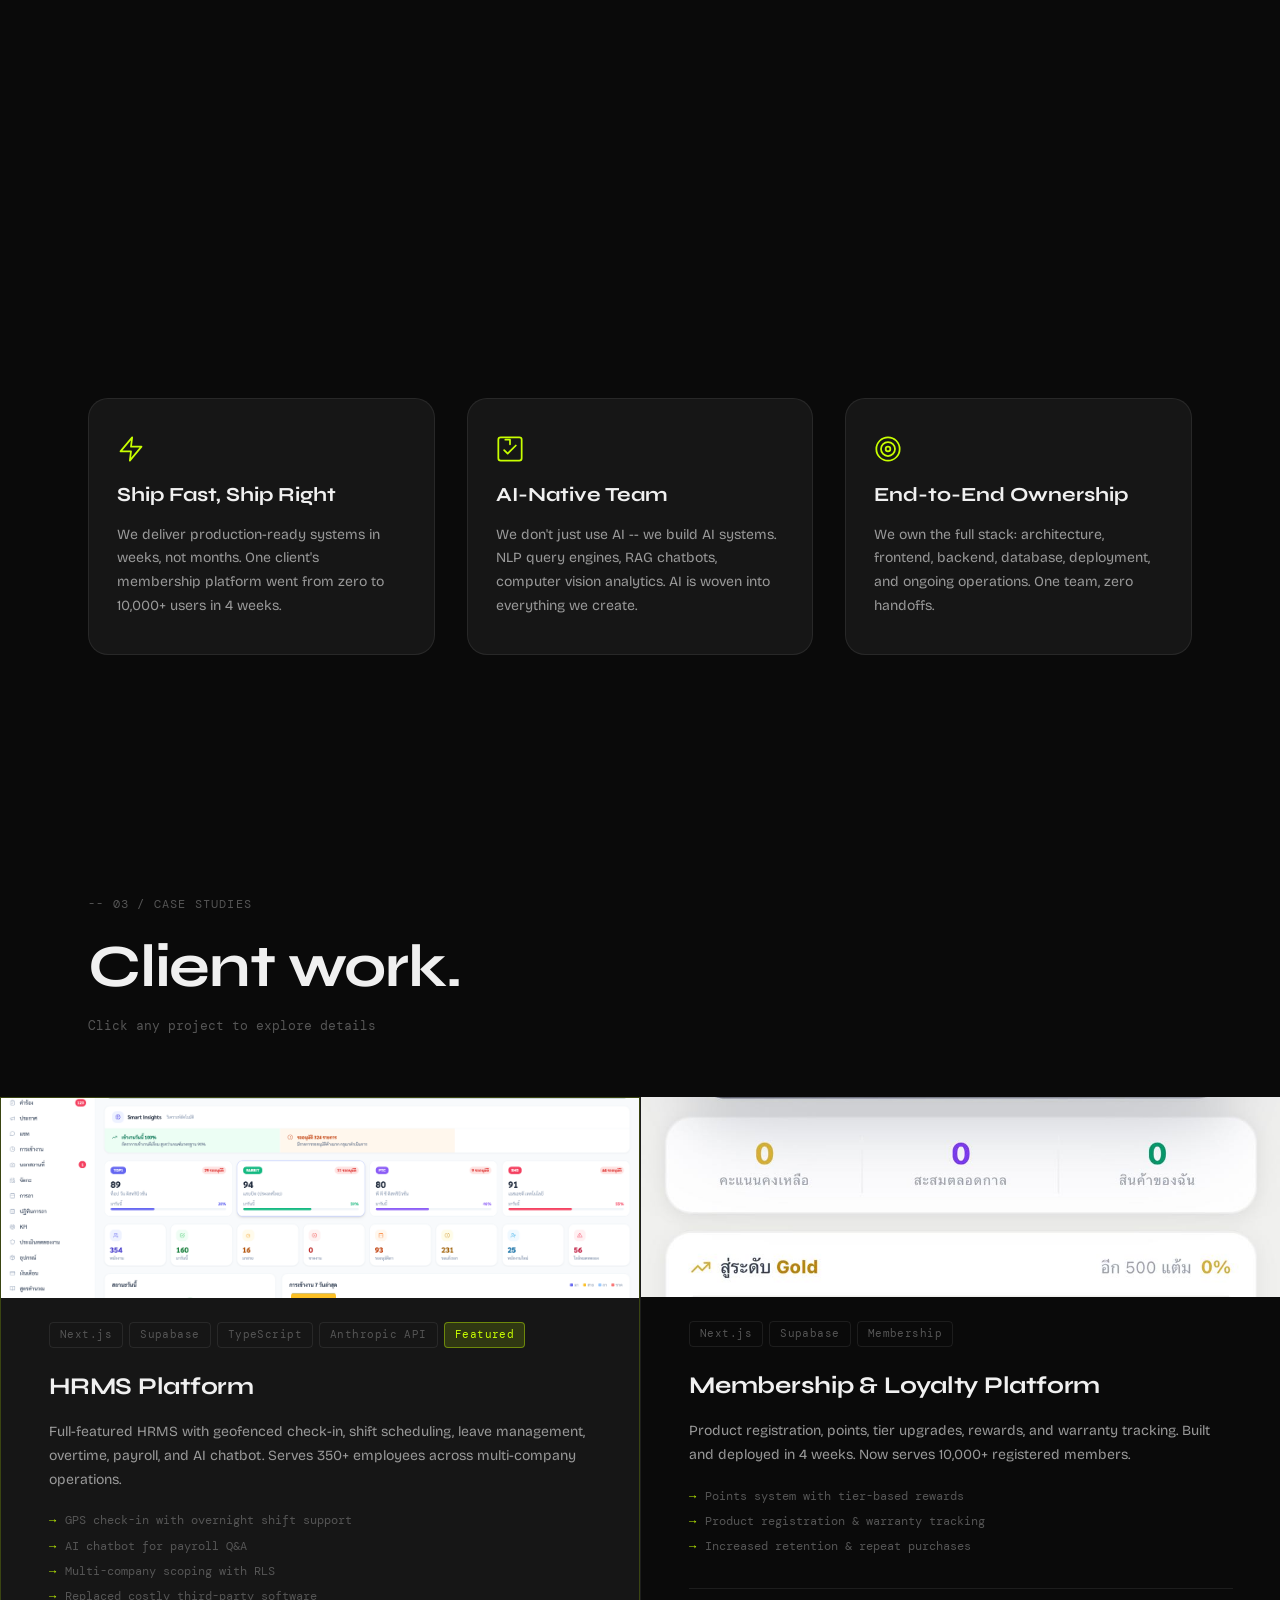
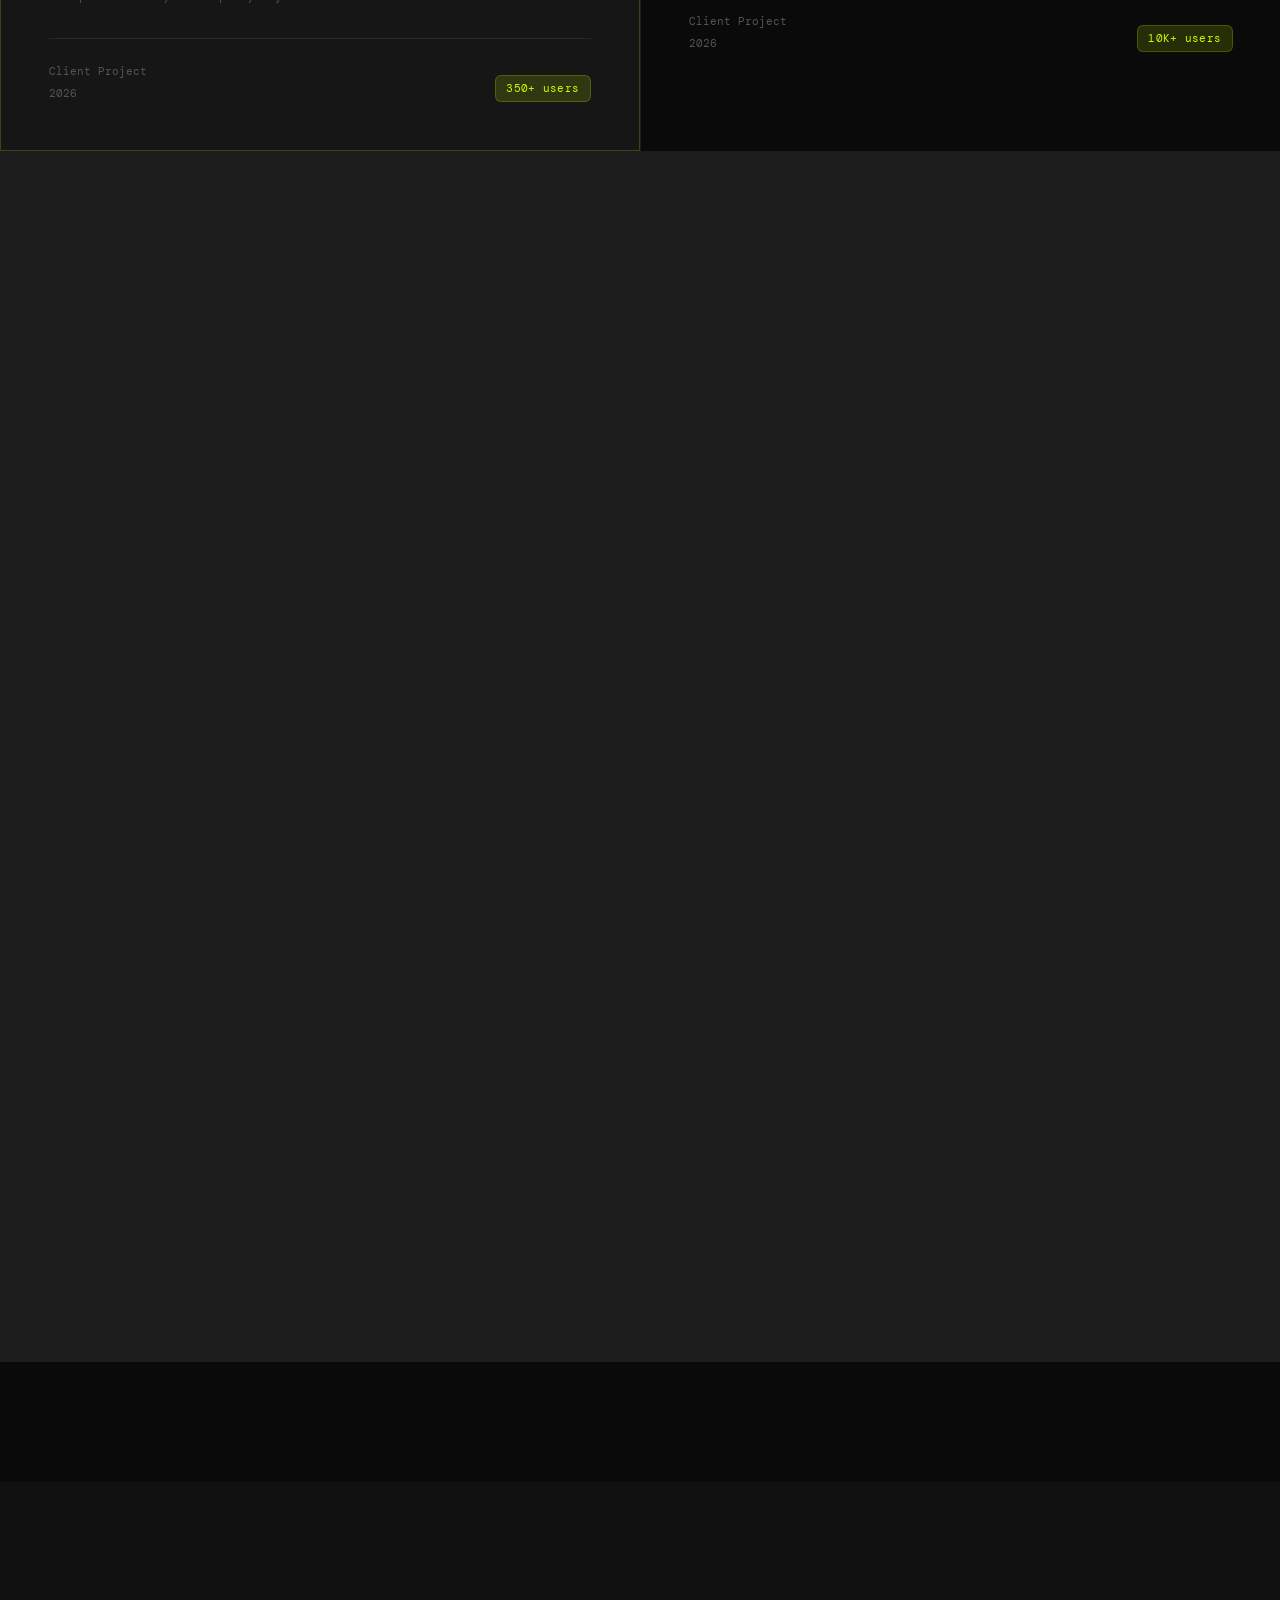
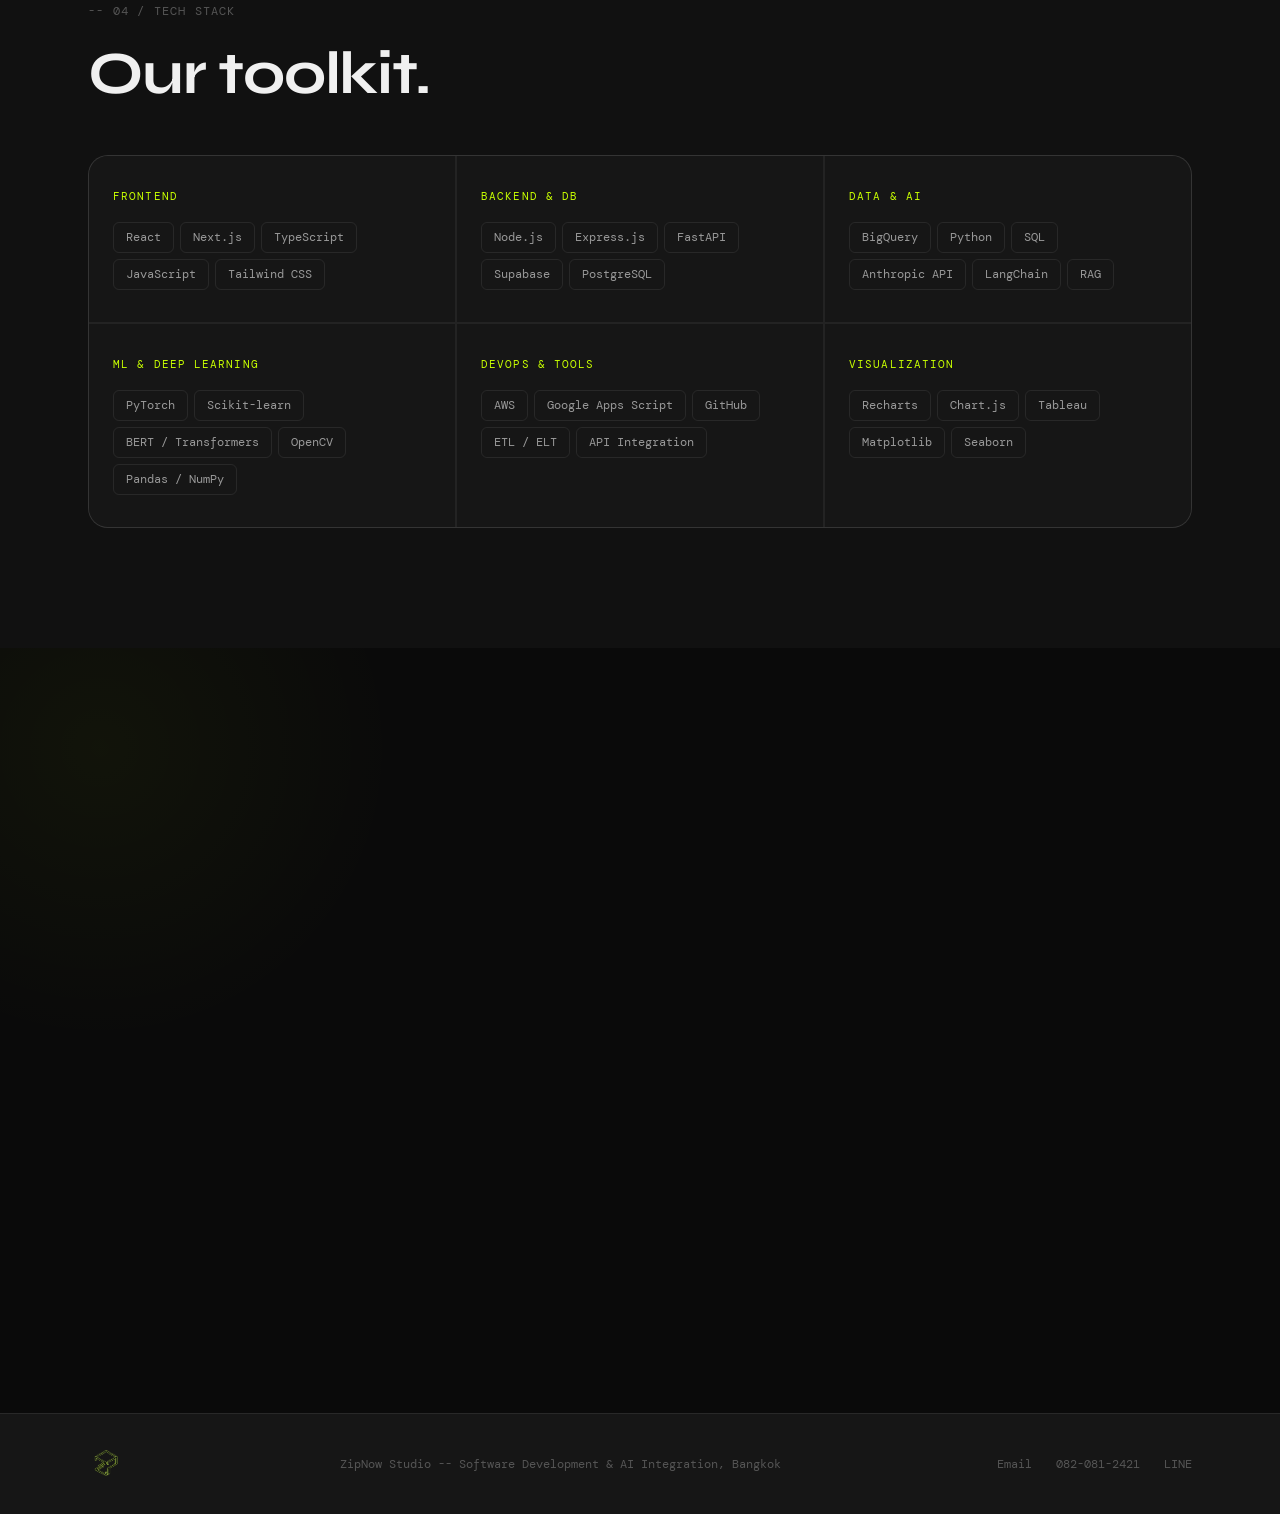
==== commit 8458dcfb: "up" ====
--- a/index.html
+++ b/index.html
@@ -25,14 +25,8 @@
   <!-- Navigation -->
   <nav class="nav" id="nav">
     <div class="nav-logo">
-      <svg class="logo-svg" width="120" height="32" viewBox="0 0 120 32" fill="none" xmlns="http://www.w3.org/2000/svg">
-        <!-- Lightning bolt icon -->
-        <rect x="0" y="2" width="28" height="28" rx="7" fill="var(--accent)"/>
-        <path d="M17 6L10 18h5l-2 8 7-12h-5l2-8z" fill="var(--bg)" stroke="var(--bg)" stroke-width="0.5" stroke-linejoin="round"/>
-        <!-- Text -->
-        <text x="34" y="22" font-family="'Syne', sans-serif" font-weight="800" font-size="20" fill="currentColor">Zip</text>
-        <text x="63" y="22" font-family="'Syne', sans-serif" font-weight="800" font-size="20" fill="var(--accent)">Now</text>
-      </svg>
+      <img src="images/logo/logo-dark.png" alt="ZipNow" class="logo-img logo-for-dark" />
+      <img src="images/logo/logo-light.png" alt="ZipNow" class="logo-img logo-for-light" />
     </div>
     <ul class="nav-links">
       <li><a href="#about" data-i18n="nav.about">about</a></li>
@@ -96,6 +90,10 @@
         <span class="line line-3" data-i18n="hero.line3">That Scale.</span>
       </h1>
       <div class="hero-name">
+        <div class="hero-logo-badge">
+          <img src="images/logo/logo-dark.png" alt="ZipNow" class="hero-logo-img logo-for-dark" />
+          <img src="images/logo/logo-light.png" alt="ZipNow" class="hero-logo-img logo-for-light" />
+        </div>
         <span class="hero-name-text">ZIPNOW STUDIO</span>
       </div>
       <p class="hero-sub" data-i18n="hero.sub">
@@ -470,12 +468,8 @@
   <footer class="footer">
     <div class="container footer-inner">
       <div class="footer-logo">
-        <svg class="logo-svg" width="120" height="32" viewBox="0 0 120 32" fill="none" xmlns="http://www.w3.org/2000/svg">
-          <rect x="0" y="2" width="28" height="28" rx="7" fill="var(--accent)"/>
-          <path d="M17 6L10 18h5l-2 8 7-12h-5l2-8z" fill="var(--bg)" stroke="var(--bg)" stroke-width="0.5" stroke-linejoin="round"/>
-          <text x="34" y="22" font-family="'Syne', sans-serif" font-weight="800" font-size="20" fill="currentColor">Zip</text>
-          <text x="63" y="22" font-family="'Syne', sans-serif" font-weight="800" font-size="20" fill="var(--accent)">Now</text>
-        </svg>
+        <img src="images/logo/logo-dark.png" alt="ZipNow" class="logo-img logo-for-dark" />
+        <img src="images/logo/logo-light.png" alt="ZipNow" class="logo-img logo-for-light" />
       </div>
       <p class="footer-copy" data-i18n="footer.copy">&copy; 2025 ZipNow Studio -- Software Development & AI Integration, Bangkok</p>
       <div class="footer-links">
--- a/css/main.css
+++ b/css/main.css
@@ -267,17 +267,26 @@
 }
 
 .nav-logo {
-  font-family: var(--font-display);
-  font-size: 18px;
-  font-weight: 700;
-  letter-spacing: 0.05em;
   cursor: default;
 }
 
-.logo-bracket {
-  color: var(--accent);
-  transition: color 0.3s;
-}
+.logo-img {
+  height: 44px;
+  width: auto;
+  display: block;
+}
+
+.footer-logo .logo-img {
+  height: 36px;
+}
+
+/* dark theme (default) → show logo-for-dark, hide logo-for-light */
+[data-theme="dark"] .logo-for-dark  { display: block; }
+[data-theme="dark"] .logo-for-light { display: none;  }
+
+/* light theme → show logo-for-light, hide logo-for-dark */
+[data-theme="light"] .logo-for-dark  { display: none;  }
+[data-theme="light"] .logo-for-light { display: block; }
 
 .nav-links {
   display: flex;
@@ -627,6 +636,27 @@
 .hero-name {
   margin-bottom: 24px;
   overflow: hidden;
+  display: flex;
+  align-items: center;
+  gap: 16px;
+}
+
+.hero-logo-badge {
+  flex-shrink: 0;
+}
+
+.hero-logo-img {
+  height: 56px;
+  width: auto;
+  border-radius: 12px;
+}
+
+[data-theme="dark"] .hero-logo-img {
+  box-shadow: 0 4px 24px rgba(0,0,0,0.3);
+}
+
+[data-theme="light"] .hero-logo-img {
+  box-shadow: none;
 }
 
 .hero-name-text {
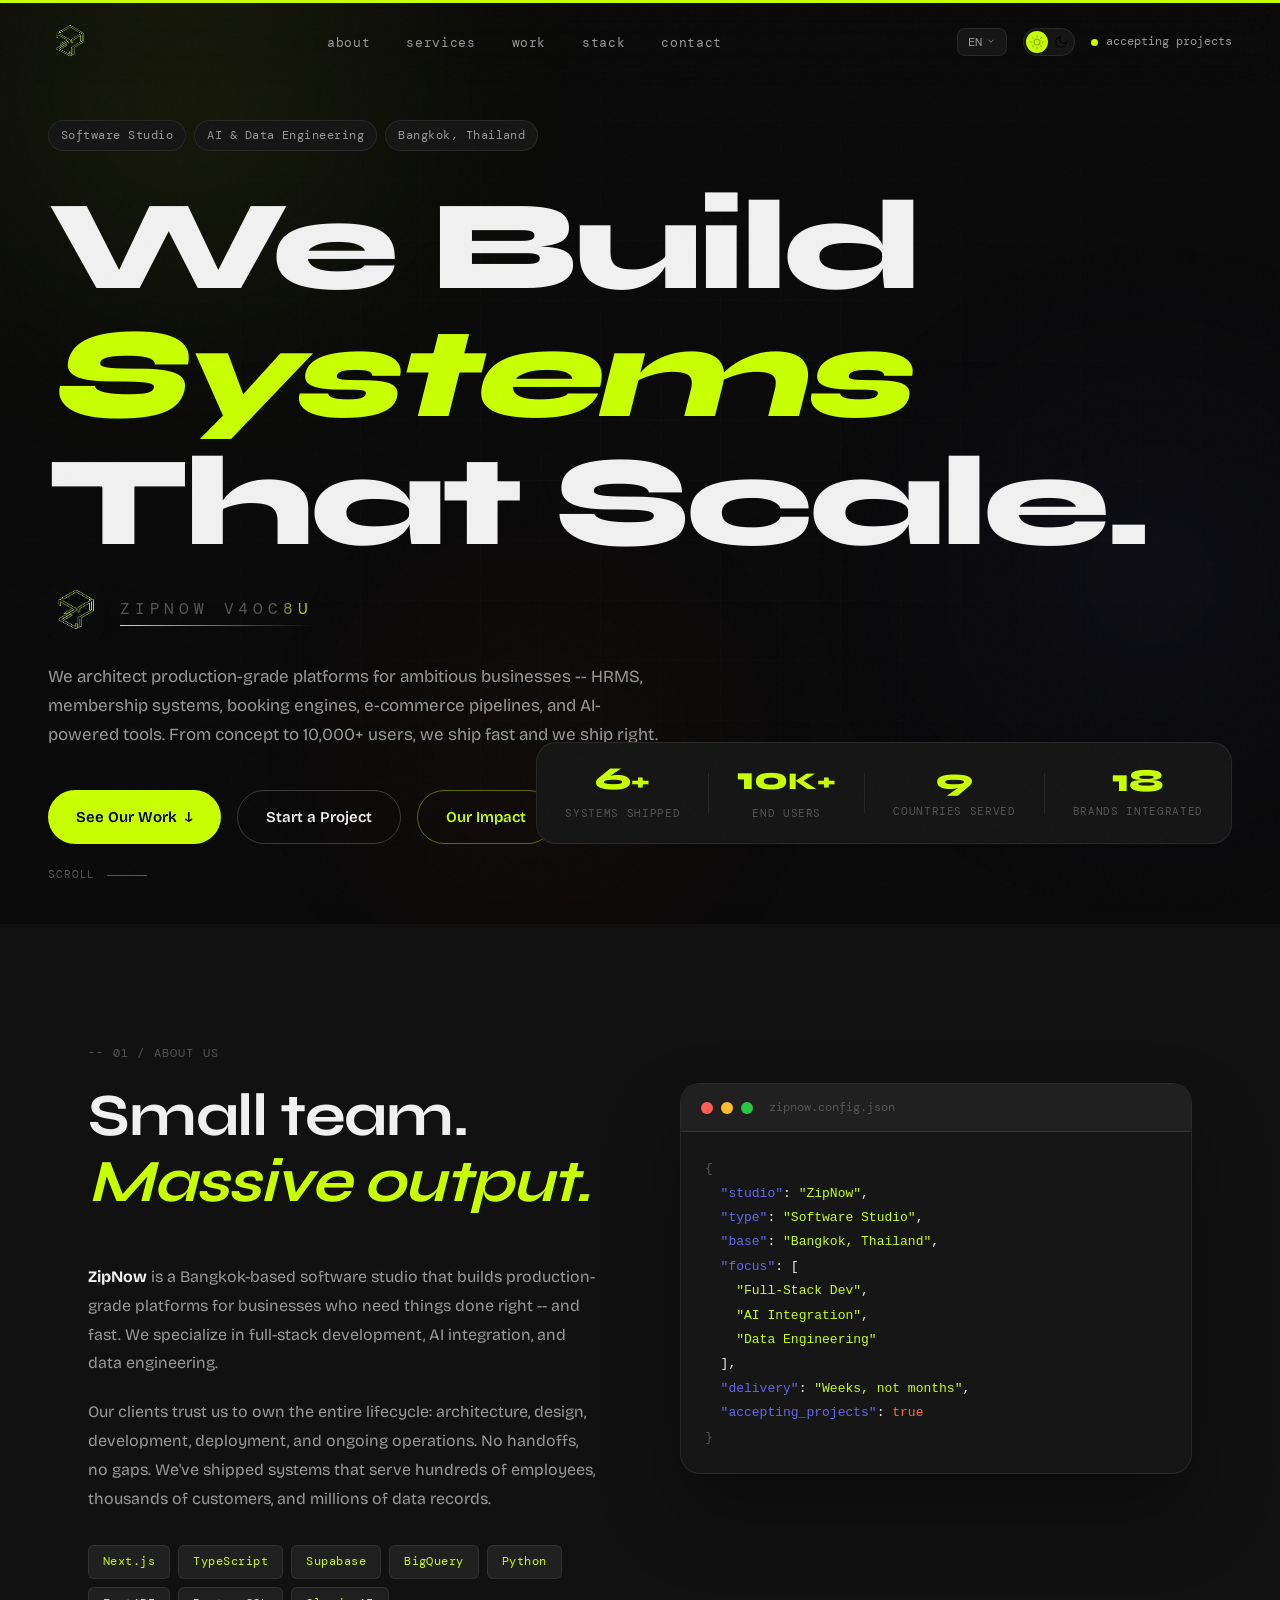
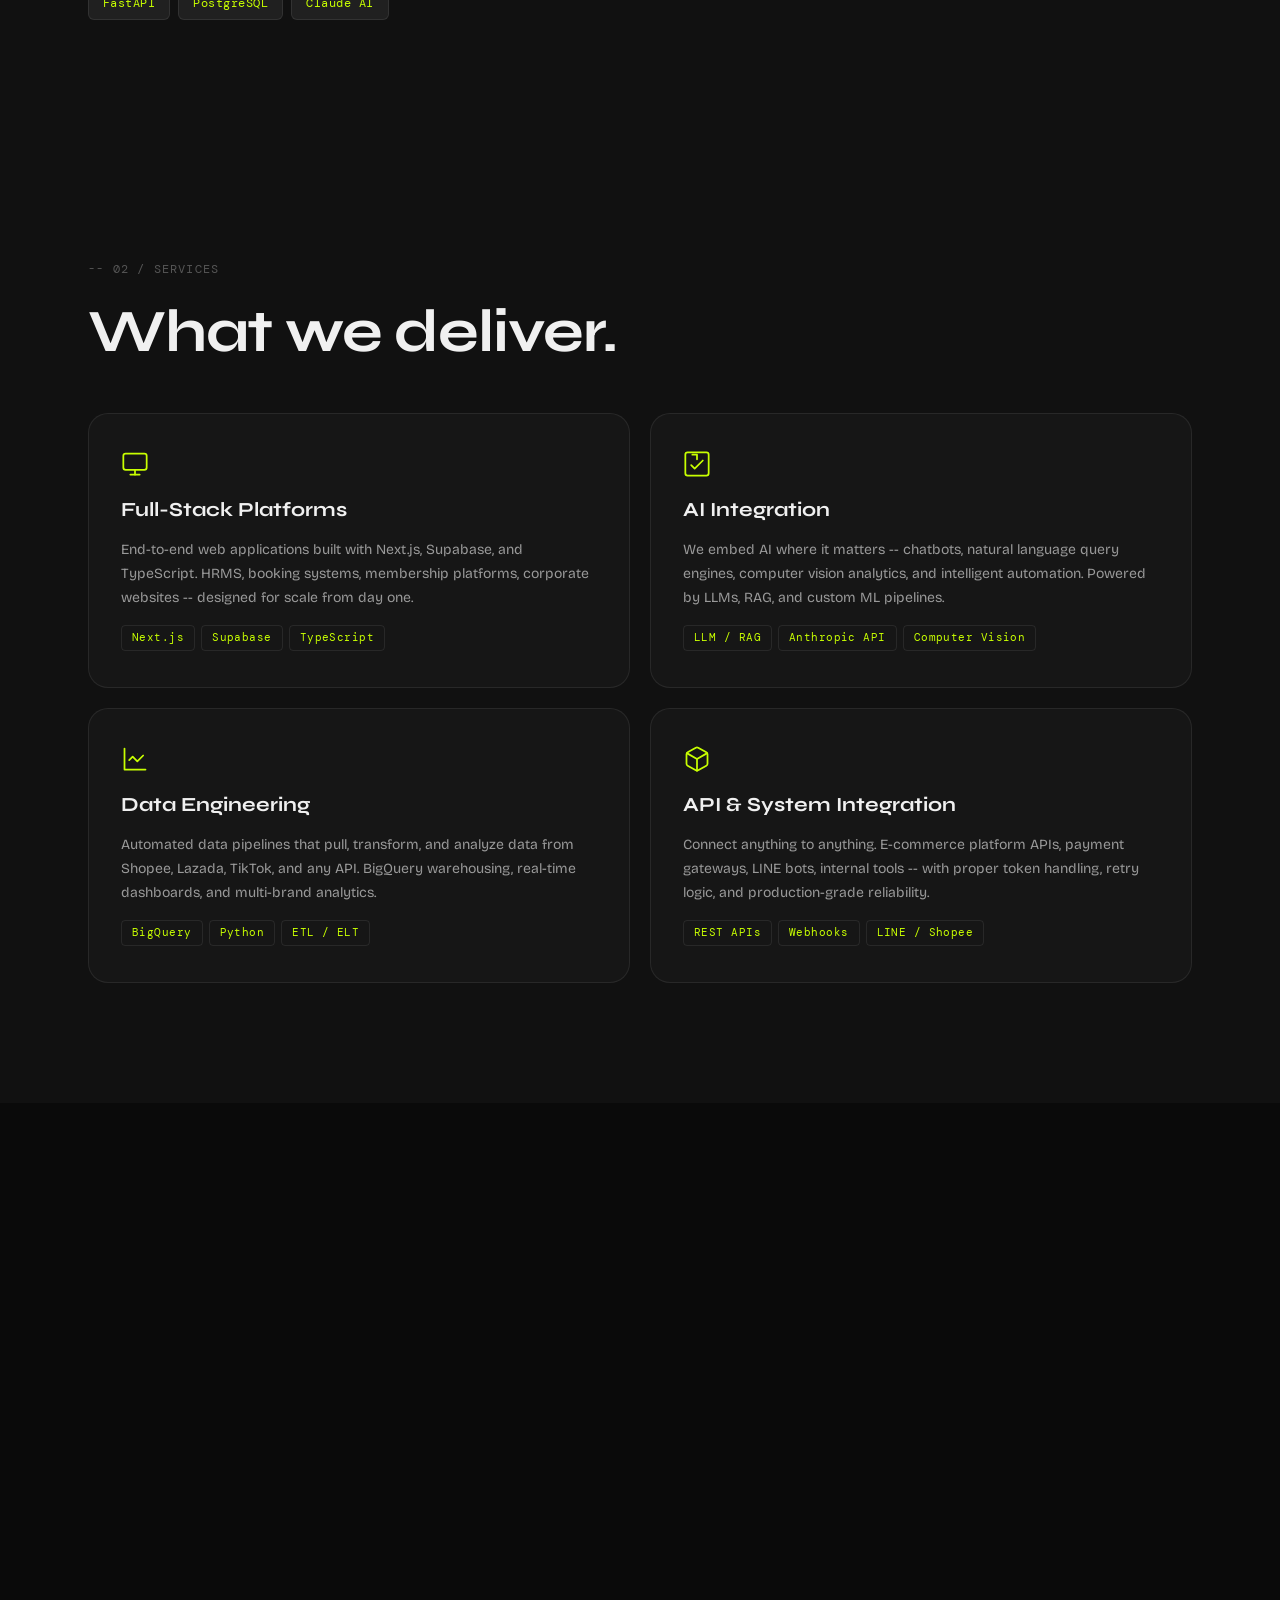
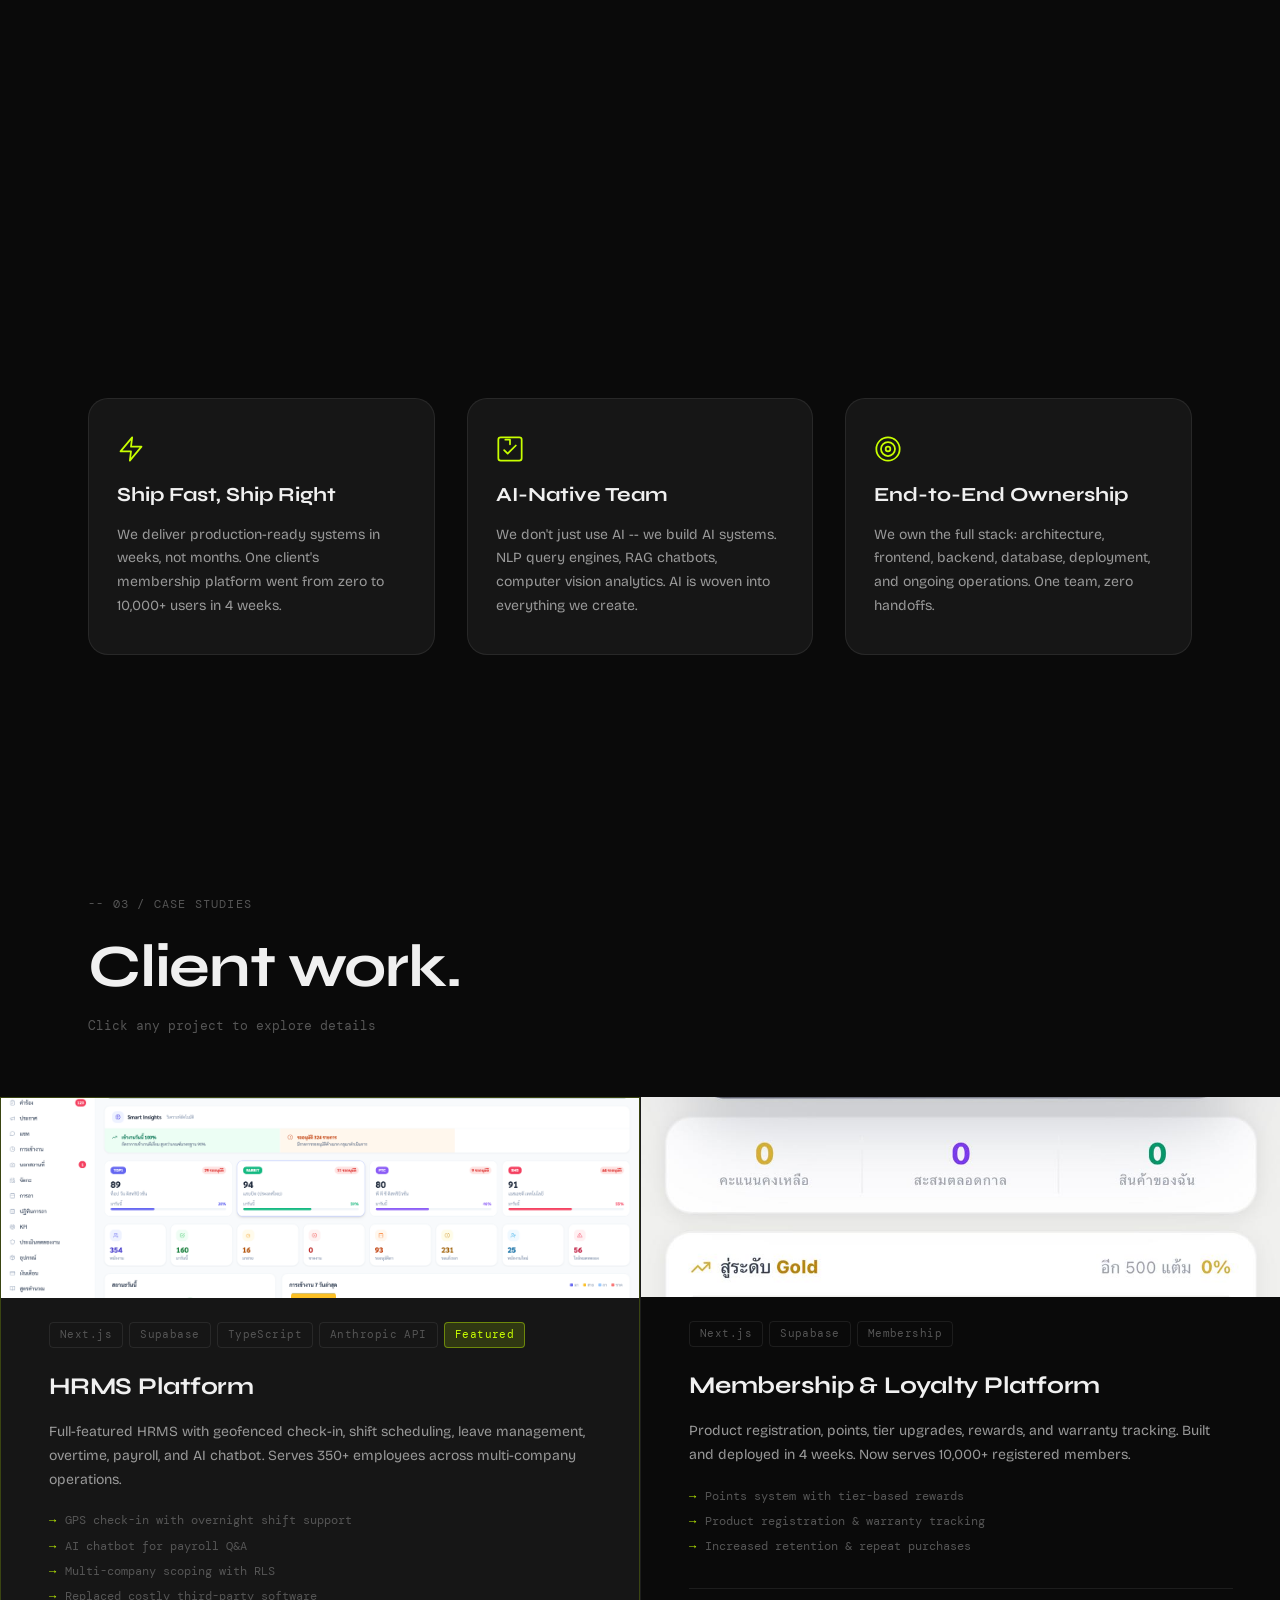
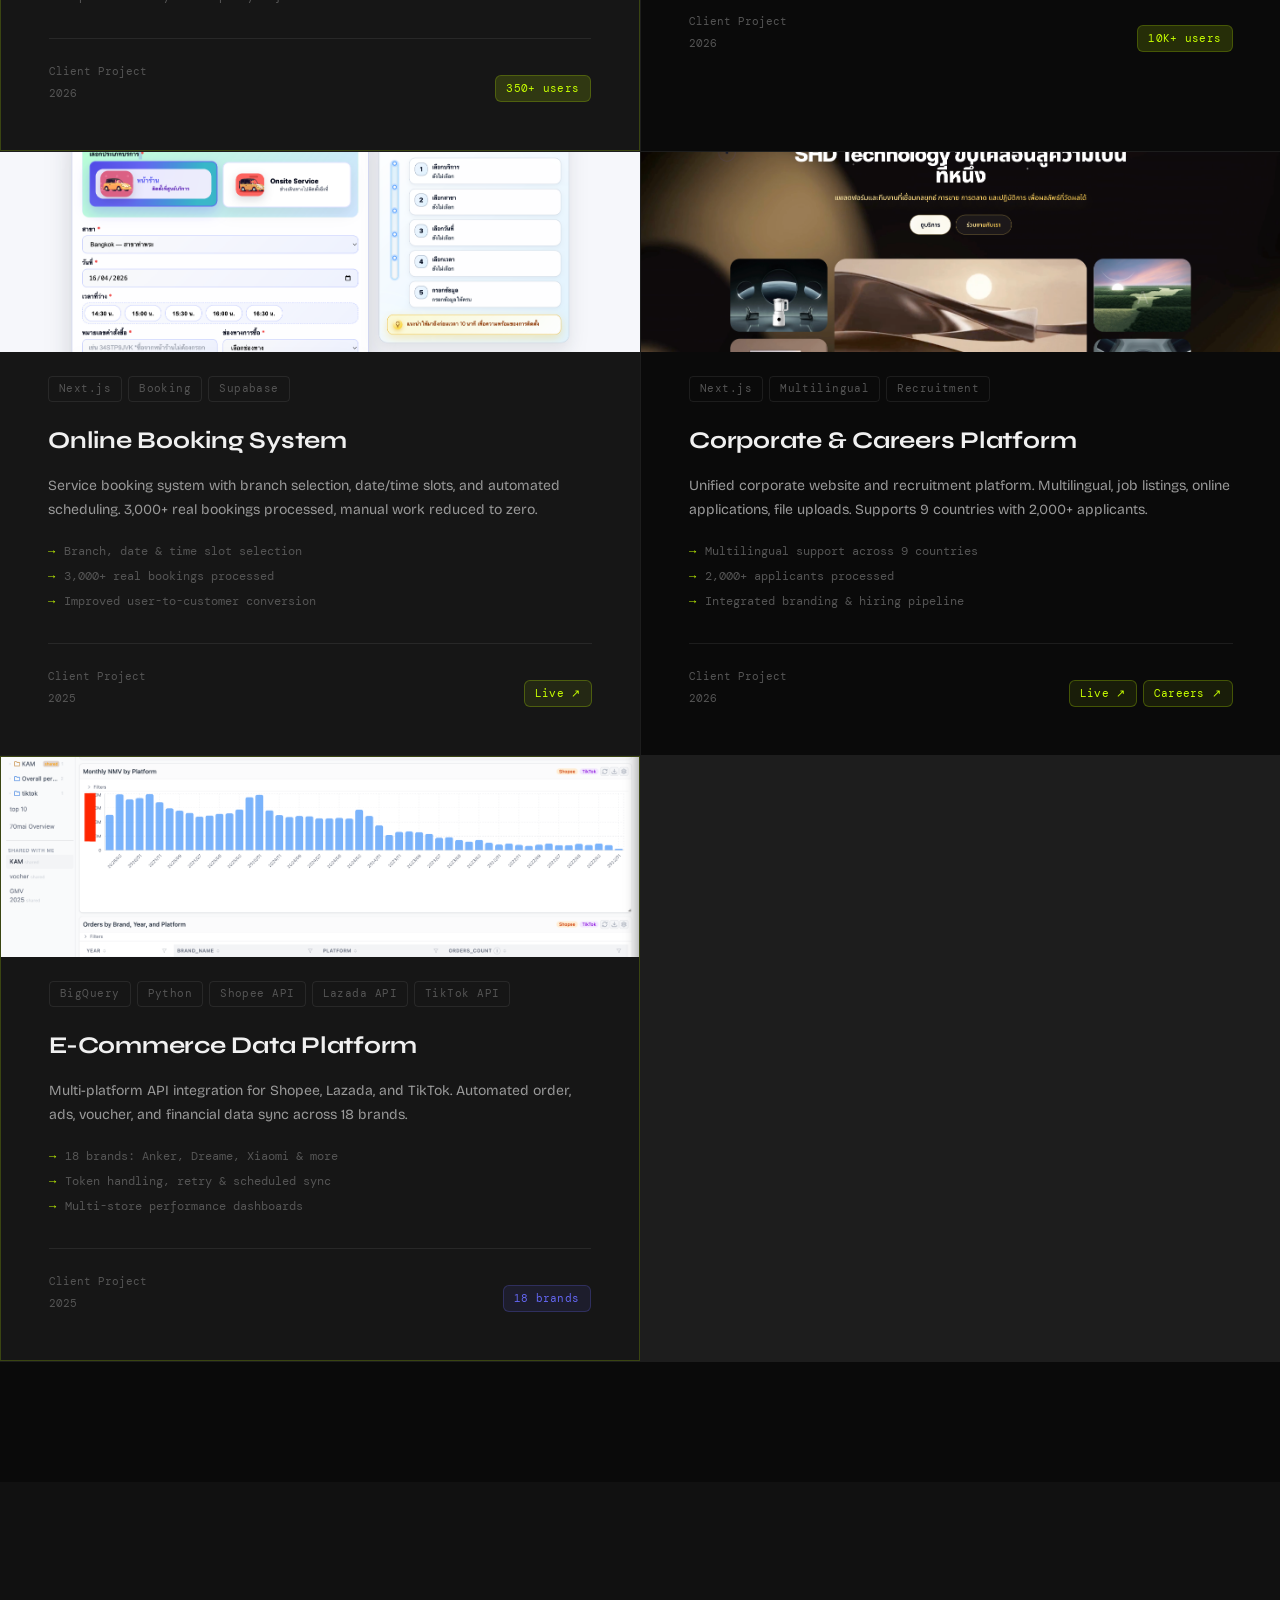
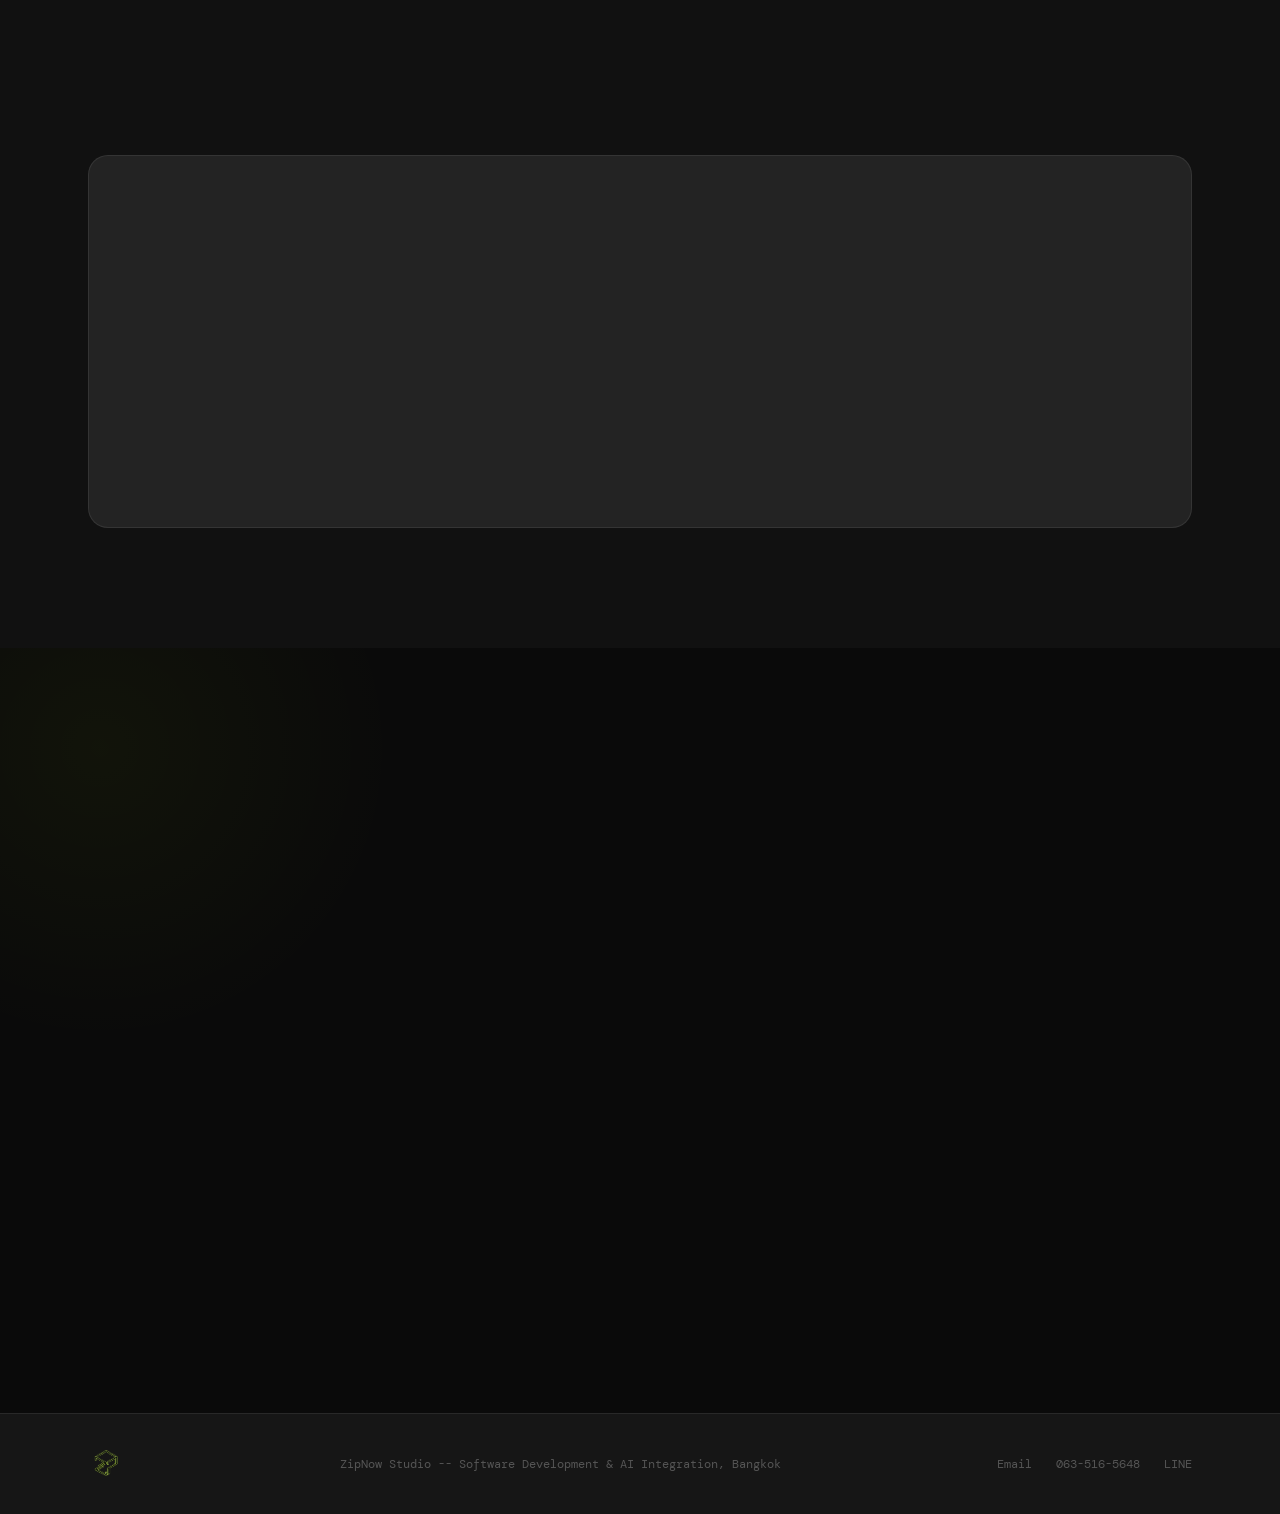
==== commit bf0e7056: "up" ====
--- a/index.html
+++ b/index.html
@@ -448,9 +448,9 @@
           </h2>
           <p class="contact-sub" data-i18n="contact.sub">Have a project in mind? Whether it's a full platform, an AI integration, or a data pipeline -- we'd love to hear about it.</p>
           <div class="contact-links">
-            <a href="mailto:peerachantiw@gmail.com" class="contact-link"><span class="link-icon"><svg width="16" height="16" viewBox="0 0 24 24" fill="none" stroke="currentColor" stroke-width="1.5" stroke-linecap="round" stroke-linejoin="round"><rect x="2" y="4" width="20" height="16" rx="2"/><path d="m22 7-8.97 5.7a1.94 1.94 0 0 1-2.06 0L2 7"/></svg></span><span>peerachantiw@gmail.com</span></a>
-            <a href="tel:+66820812421" class="contact-link"><span class="link-icon"><svg width="16" height="16" viewBox="0 0 24 24" fill="none" stroke="currentColor" stroke-width="1.5" stroke-linecap="round" stroke-linejoin="round"><path d="M22 16.92v3a2 2 0 0 1-2.18 2 19.79 19.79 0 0 1-8.63-3.07 19.5 19.5 0 0 1-6-6 19.79 19.79 0 0 1-3.07-8.67A2 2 0 0 1 4.11 2h3a2 2 0 0 1 2 1.72c.127.96.361 1.903.7 2.81a2 2 0 0 1-.45 2.11L8.09 9.91a16 16 0 0 0 6 6l1.27-1.27a2 2 0 0 1 2.11-.45c.907.339 1.85.573 2.81.7A2 2 0 0 1 22 16.92z"/></svg></span><span>082-081-2421</span></a>
-            <a href="https://line.me/ti/p/itiwliew" class="contact-link" target="_blank" rel="noopener"><span class="link-icon"><svg width="16" height="16" viewBox="0 0 24 24" fill="currentColor"><path d="M19.365 9.863c.349 0 .63.285.63.631 0 .345-.281.63-.63.63H17.61v1.125h1.755c.349 0 .63.283.63.63 0 .344-.281.629-.63.629h-2.386c-.345 0-.627-.285-.627-.629V8.108c0-.345.282-.63.63-.63h2.386c.346 0 .627.285.627.63 0 .349-.281.63-.63.63H17.61v1.125h1.755zm-3.855 3.016c0 .27-.174.51-.432.596-.064.021-.133.031-.199.031-.211 0-.391-.09-.51-.25l-2.443-3.317v2.94c0 .344-.279.629-.631.629-.346 0-.626-.285-.626-.629V8.108c0-.27.173-.51.43-.595.06-.023.136-.033.194-.033.195 0 .375.104.495.254l2.462 3.33V8.108c0-.345.282-.63.63-.63.345 0 .63.285.63.63v4.771zm-5.741 0c0 .344-.282.629-.631.629-.345 0-.627-.285-.627-.629V8.108c0-.345.282-.63.63-.63.346 0 .628.285.628.63v4.771zm-2.466.629H4.917c-.345 0-.63-.285-.63-.629V8.108c0-.345.285-.63.63-.63.348 0 .63.285.63.63v4.141h1.756c.348 0 .629.283.629.63 0 .344-.282.629-.629.629M24 10.314C24 4.943 18.615.572 12 .572S0 4.943 0 10.314c0 4.811 4.27 8.842 10.035 9.608.391.082.923.258 1.058.59.12.301.079.766.038 1.08l-.164 1.02c-.045.301-.24 1.186 1.049.645 1.291-.539 6.916-4.078 9.436-6.975C23.176 14.393 24 12.458 24 10.314"/></svg></span><span>LINE: itiwliew</span></a>
+            <a href="mailto:ZipnowStudio@gmail.com" class="contact-link"><span class="link-icon"><svg width="16" height="16" viewBox="0 0 24 24" fill="none" stroke="currentColor" stroke-width="1.5" stroke-linecap="round" stroke-linejoin="round"><rect x="2" y="4" width="20" height="16" rx="2"/><path d="m22 7-8.97 5.7a1.94 1.94 0 0 1-2.06 0L2 7"/></svg></span><span>ZipnowStudio@gmail.com</span></a>
+            <a href="tel:+66635165648" class="contact-link"><span class="link-icon"><svg width="16" height="16" viewBox="0 0 24 24" fill="none" stroke="currentColor" stroke-width="1.5" stroke-linecap="round" stroke-linejoin="round"><path d="M22 16.92v3a2 2 0 0 1-2.18 2 19.79 19.79 0 0 1-8.63-3.07 19.5 19.5 0 0 1-6-6 19.79 19.79 0 0 1-3.07-8.67A2 2 0 0 1 4.11 2h3a2 2 0 0 1 2 1.72c.127.96.361 1.903.7 2.81a2 2 0 0 1-.45 2.11L8.09 9.91a16 16 0 0 0 6 6l1.27-1.27a2 2 0 0 1 2.11-.45c.907.339 1.85.573 2.81.7A2 2 0 0 1 22 16.92z"/></svg></span><span>063-516-5648</span></a>
+            <a href="https://line.me/ti/p/Perth789" class="contact-link" target="_blank" rel="noopener"><span class="link-icon"><svg width="16" height="16" viewBox="0 0 24 24" fill="currentColor"><path d="M19.365 9.863c.349 0 .63.285.63.631 0 .345-.281.63-.63.63H17.61v1.125h1.755c.349 0 .63.283.63.63 0 .344-.281.629-.63.629h-2.386c-.345 0-.627-.285-.627-.629V8.108c0-.345.282-.63.63-.63h2.386c.346 0 .627.285.627.63 0 .349-.281.63-.63.63H17.61v1.125h1.755zm-3.855 3.016c0 .27-.174.51-.432.596-.064.021-.133.031-.199.031-.211 0-.391-.09-.51-.25l-2.443-3.317v2.94c0 .344-.279.629-.631.629-.346 0-.626-.285-.626-.629V8.108c0-.27.173-.51.43-.595.06-.023.136-.033.194-.033.195 0 .375.104.495.254l2.462 3.33V8.108c0-.345.282-.63.63-.63.345 0 .63.285.63.63v4.771zm-5.741 0c0 .344-.282.629-.631.629-.345 0-.627-.285-.627-.629V8.108c0-.345.282-.63.63-.63.346 0 .628.285.628.63v4.771zm-2.466.629H4.917c-.345 0-.63-.285-.63-.629V8.108c0-.345.285-.63.63-.63.348 0 .63.285.63.63v4.141h1.756c.348 0 .629.283.629.63 0 .344-.282.629-.629.629M24 10.314C24 4.943 18.615.572 12 .572S0 4.943 0 10.314c0 4.811 4.27 8.842 10.035 9.608.391.082.923.258 1.058.59.12.301.079.766.038 1.08l-.164 1.02c-.045.301-.24 1.186 1.049.645 1.291-.539 6.916-4.078 9.436-6.975C23.176 14.393 24 12.458 24 10.314"/></svg></span><span>LINE: Perth789</span></a>
           </div>
         </div>
         <form class="contact-form" id="contactForm">
@@ -473,9 +473,9 @@
       </div>
       <p class="footer-copy" data-i18n="footer.copy">&copy; 2025 ZipNow Studio -- Software Development & AI Integration, Bangkok</p>
       <div class="footer-links">
-        <a href="mailto:peerachantiw@gmail.com">Email</a>
-        <a href="tel:+66820812421">082-081-2421</a>
-        <a href="https://line.me/ti/p/itiwliew" target="_blank" rel="noopener">LINE</a>
+        <a href="mailto:ZipnowStudio@gmail.com">Email</a>
+        <a href="tel:+66635165648">063-516-5648</a>
+        <a href="https://line.me/ti/p/Perth789" target="_blank" rel="noopener">LINE</a>
       </div>
     </div>
   </footer>
